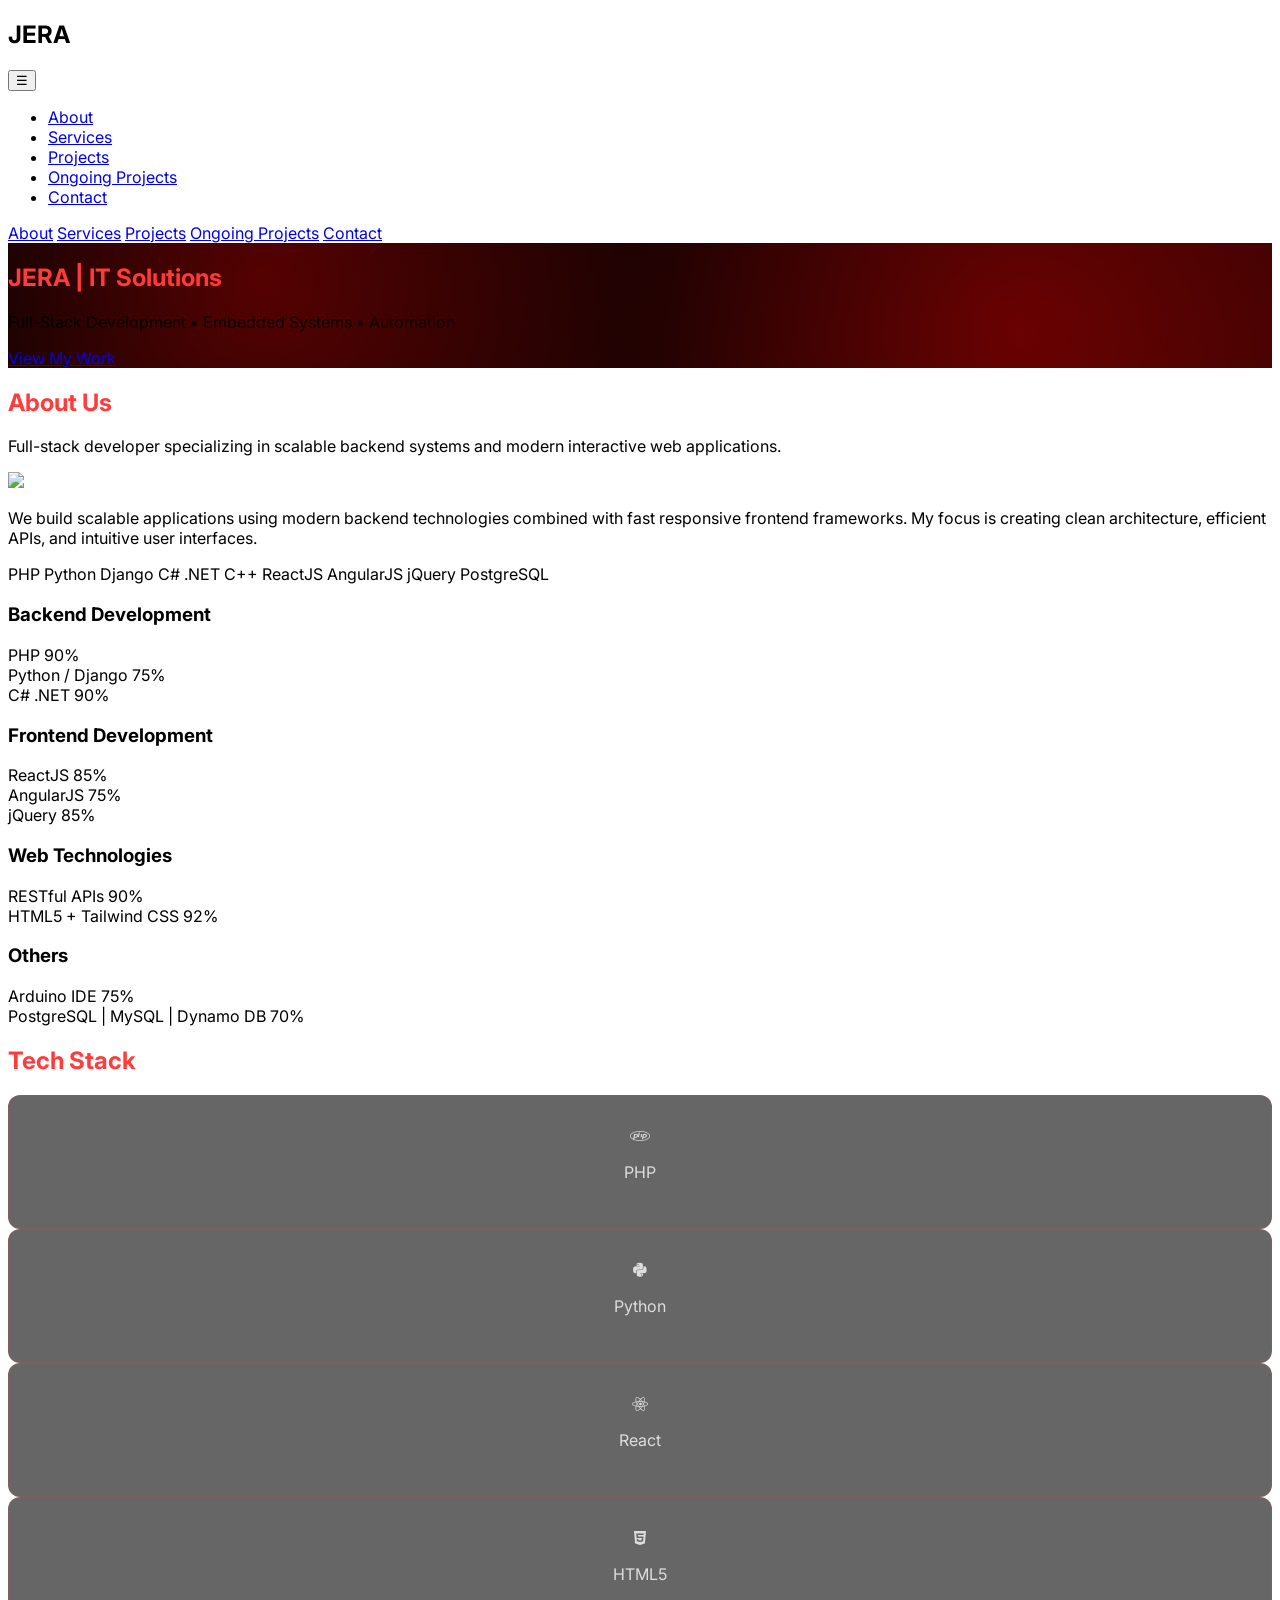
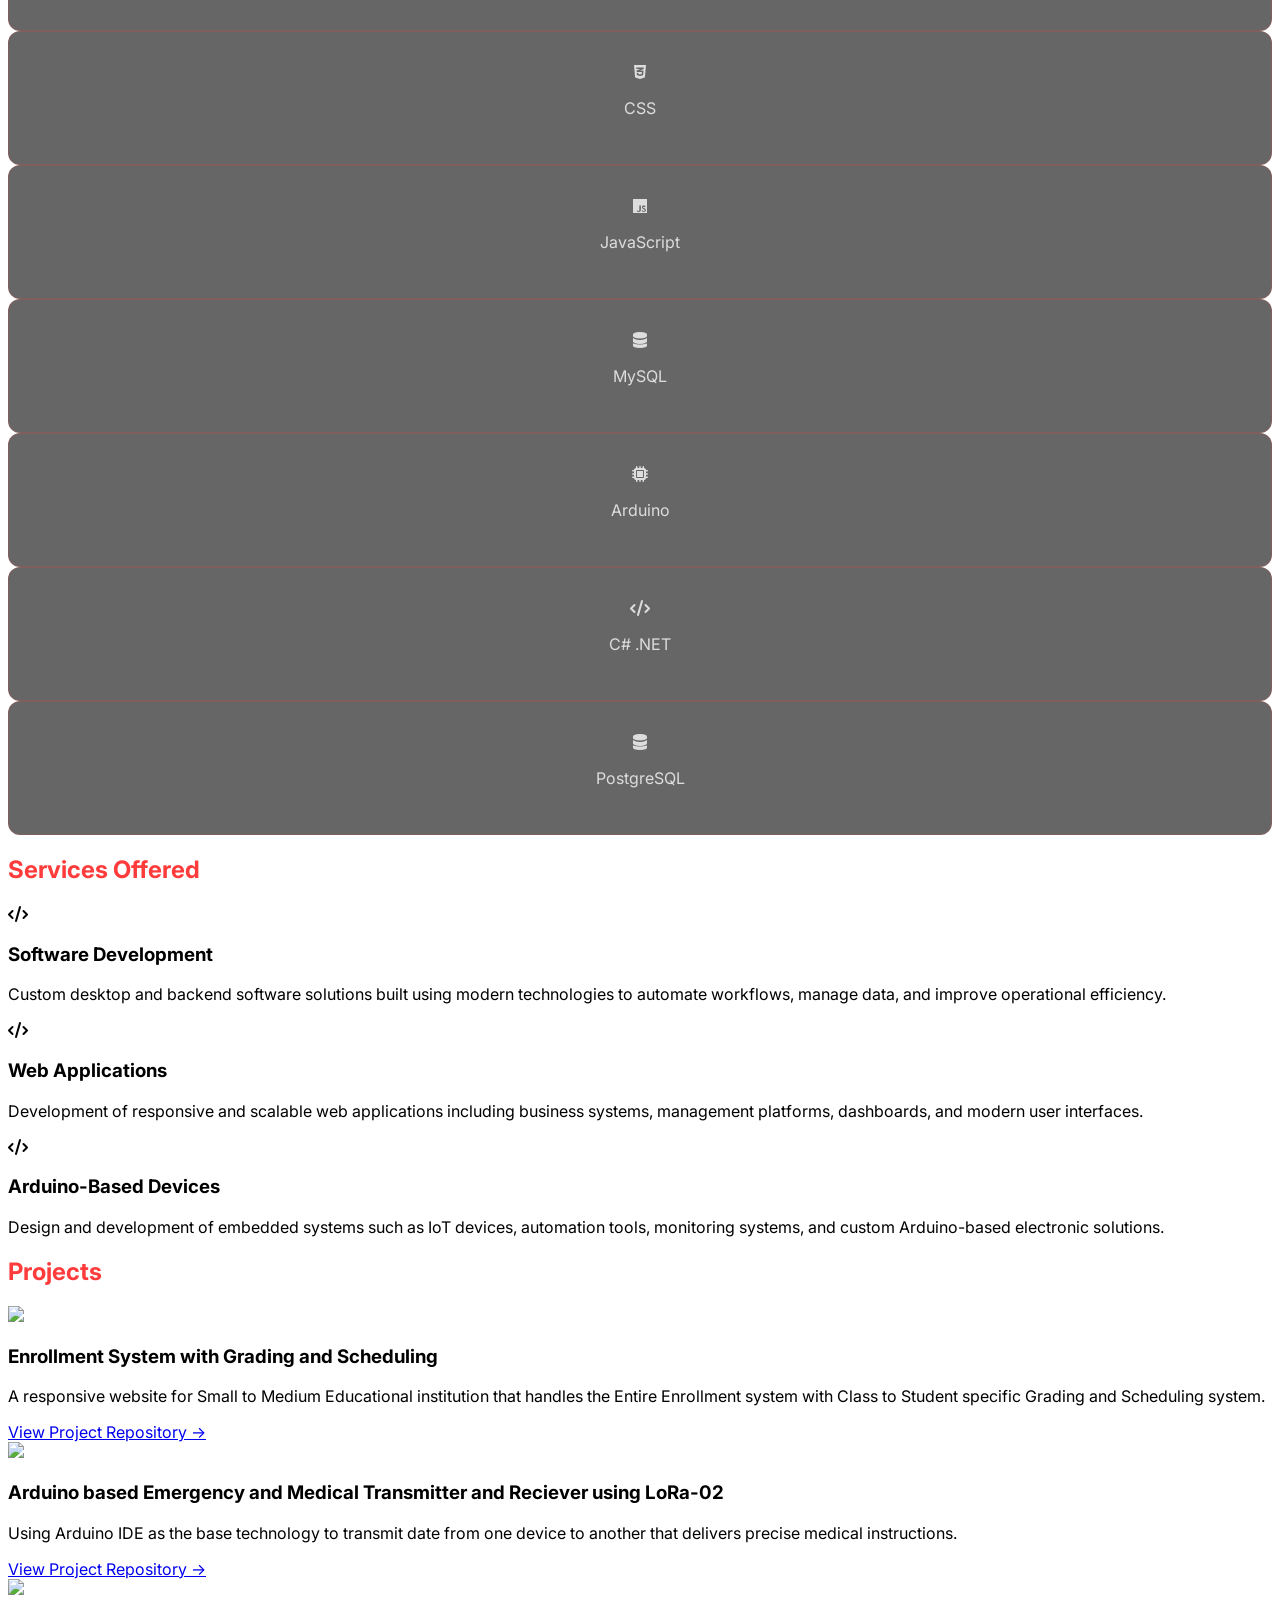
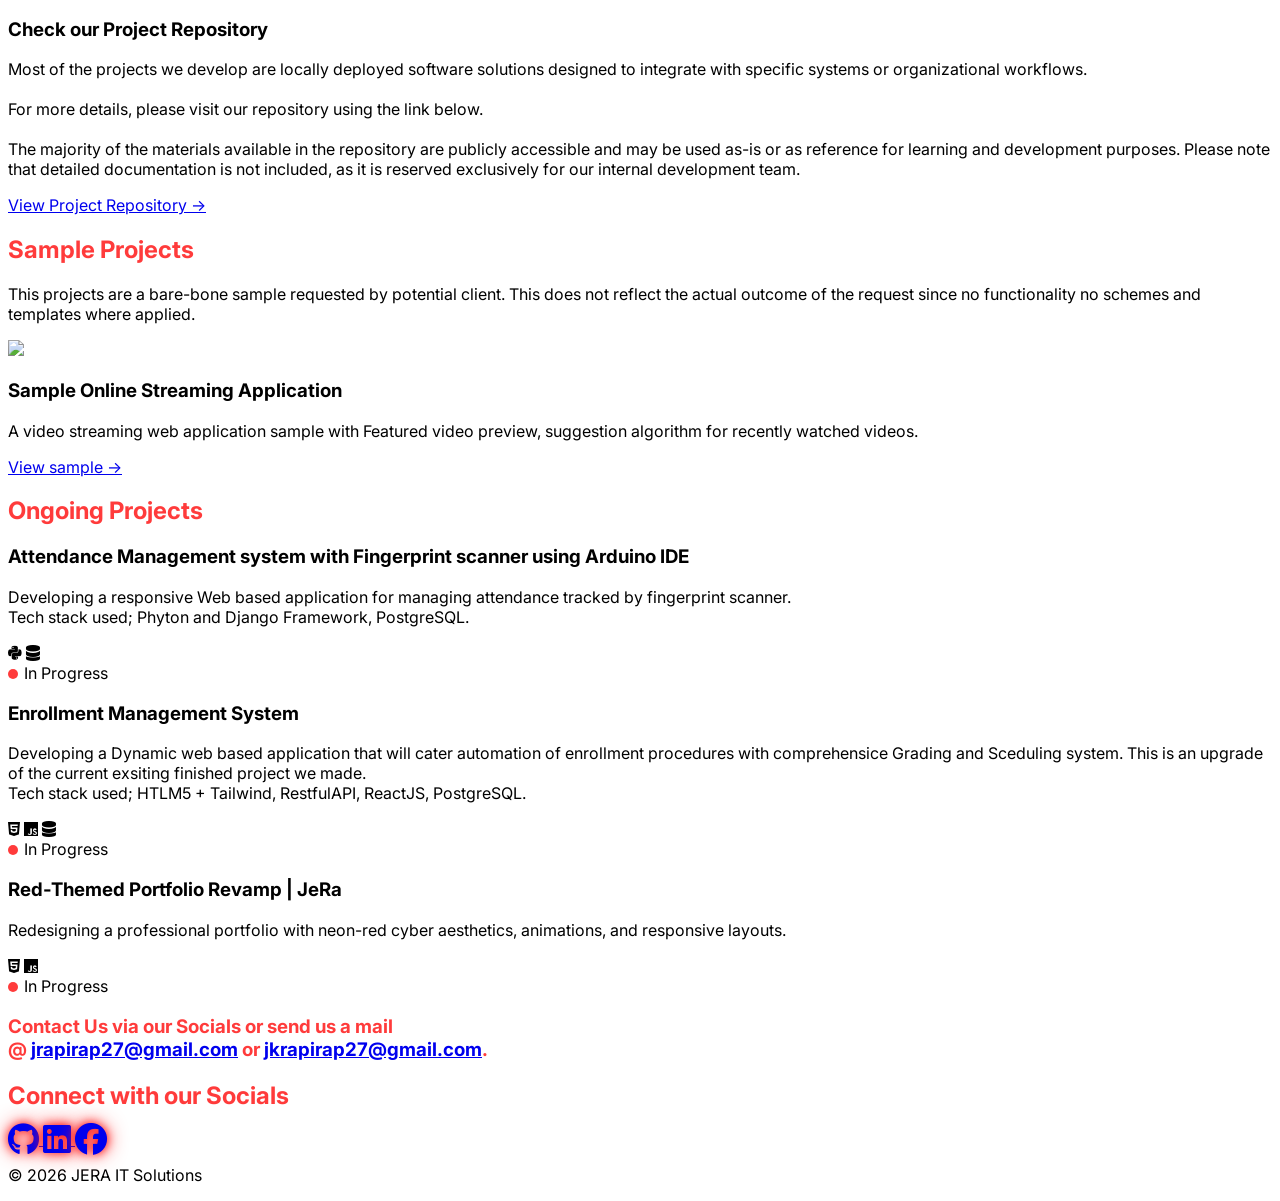
==== index.html @ 1ac3132b "Add files via upload" ====
<!DOCTYPE html>
<html lang="en" class="scroll-smooth">
<head>
    <meta charset="UTF-8">
    <meta name="viewport" content="width=device-width, initial-scale=1.0">
    <title>JeRa - IT Solutions</title>
    <!-- Tailwind CDN -->
    <script src="https://cdn.tailwindcss.com"></script>
    <link rel="stylesheet" href="https://cdnjs.cloudflare.com/ajax/libs/font-awesome/6.6.0/css/all.min.css">
    <link rel="stylesheet" href="https://cdn.jsdelivr.net/gh/devicons/devicon@latest/devicon.min.css">
    <style>
        @import url('https://fonts.googleapis.com/css2?family=Inter:wght@400;500;600;700&family=Space+Grotesk:wght@500;600;700&display=swap');
        
        :root{
            --red-primary:#ef4444;
            --red-dark:#7f1d1d;
            --red-glow:#ff2b2b;
        }

        .neon-text{
            color:#ff3b3b;
            text-shadow:
            0 0 10px #ff0000,
            0 0 20px #ff0000,
            0 0 40px #ff3333,
            0 0 80px #ff0000;
        }

        body {
            font-family: 'Inter', system_ui, sans-serif;
        }
        
        .hero{
            background:
            radial-gradient(circle at 20% 30%, rgba(255,0,0,0.3), transparent 40%),
            radial-gradient(circle at 80% 70%, rgba(255,0,0,0.3), transparent 40%),
            #020202;
            position:relative;
            overflow:hidden;
        }

        .hero::before{
            content:"";
            position:absolute;
            width:200%;
            height:200%;
            background:linear-gradient(120deg, transparent, rgba(255,0,0,0.2), transparent);
            animation:heroMove 10s linear infinite;
        }

        @keyframes heroMove{
            0%{transform:translateX(-50%) rotate(0deg);}
            100%{transform:translateX(50%) rotate(360deg);}
        }

        .reveal{
            opacity:0;
            transform:translateY(40px);
            transition:all 0.8s ease;
        }

        .reveal.active{
            opacity:1;
            transform:translateY(0);
        }

        .project-img{
            transition:transform 0.6s ease;
        }

        .project-img:hover{
            transform:scale(1.12);
        }

        .project-card span::before {
            content: '';
            display: inline-block;
            width: 10px;
            height: 10px;
            background: #ff3b3b;
            border-radius: 50%;
            margin-right: 6px;
            animation: blink 1.2s infinite;
        }

        @keyframes blink {
            0%, 50%, 100% { opacity: 1; }
            25%, 75% { opacity: 0; }
        }        

        .service-icon{
            transition: transform 0.3s ease;
        }

        .service-icon:hover{
            transform: scale(1.2);
        }        

        .stack-card{
            background: rgba(0,0,0,0.6);
            border:1px solid rgba(239,68,68,0.2);
            backdrop-filter: blur(12px);
            padding:30px;
            border-radius:12px;
            text-align:center;
            color:#ddd;
            transition: all 0.3s ease;
        }

        .stack-card:hover{
            transform: translateY(-10px) scale(1.05);
            box-shadow:0 0 30px rgba(239,68,68,0.5);
        }        

        .social-icon {
            transition: all 0.3s ease;
            text-shadow: 0 0 10px #ff0000, 0 0 20px #ff2b2b;
        }

        .social-icon:hover {
            text-shadow: 0 0 20px #ff0000, 0 0 40px #ff3333, 0 0 60px #ff4444;
        }

        .glass {
            background: rgba(255,255,255,0.05);
            backdrop-filter: blur(20px);
            border: 1px solid rgba(255,255,255,0.1);
        }

        .neon-text {
            text-shadow: 0 0 30px var(--neon-cyan),
                         0 0 60px var(--neon-violet);
        }

        .card-hover {
            transition: all 0.4s cubic-bezier(0.4, 0, 0.2, 1);
        }
        
        .card-hover:hover {
            transform: translateY(-20px) scale(1.03);
            box-shadow: 0 0 60px -10px rgb(0 245 255 / 0.6);
        }

        .scanline {
            position: relative;
        }
        
        .scanline::after {
            content: '';
            position: absolute;
            top: 0;
            left: 0;
            width: 100%;
            height: 100%;
            background: linear-gradient(transparent, rgba(0,245,255,0.15), transparent);
            /* animation: scan 4s linear infinite; */
        }

        @keyframes scan {
            0% { transform: translateY(-100%); }
            100% { transform: translateY(400%); }
        }

        .gallery-img {
            transition: all 0.6s cubic-bezier(0.23, 1, 0.32, 1);
        }
        
        .gallery-img:hover {
            transform: scale(1.08);
            filter: brightness(1.2) contrast(1.15);
        }

        .audio-wave {
            animation: waveform 1.2s infinite ease-in-out;
        }
        .avatar {
            width:  50px;           /* or any size you want */
            height: 50px;
            object-fit: cover;       /* very important – prevents stretching */
            border-radius: 50%;      /* this makes it circular */
            border: 1px solid #00aff0;   /* optional: Skype-like blue border */
            box-shadow: 0 4px 12px rgba(0, 0, 0, 0.2); /* optional nice shadow */
            }
            /* Gallery modal enhancements */
        #gallery-modal {
            opacity: 0;
            backdrop-filter: blur(8px);
        }

        #gallery-modal img {
            height: 90vh;
            transition: transform 0.4s ease;
        }

        #gallery-modal img:hover {
            transform: scale(1.02);
        }

        .card:hover .overlay {
            opacity: 0;
            transition: opacity 0.7s;
        }        
    </style>    
</head>

<body class="bg-red-900 text-gray-300 overflow-x-hidden">

<!-- Navbar -->
<header class="fixed w-full z-50 backdrop-blur-lg bg-black/40 border-b border-red-500/20">
  <nav class="max-w-6xl mx-auto flex justify-between items-center p-4">

    <!-- Logo -->
    <h1 class="text-xl font-bold text-red-500 tracking-widest logo-font">
      JERA
    </h1>

    <!-- Hamburger Button -->
    <button id="menu-btn" class="md:hidden text-gray-300 text-2xl">
      ☰
    </button>

    <!-- Desktop Menu -->
    <ul class="hidden md:flex gap-6 text-gray-300">
      <li><a href="#about" class="hover:text-red-400 transition">About</a></li>
      <li><a href="#services" class="hover:text-red-400 transition">Services</a></li>
      <li><a href="#projects" class="hover:text-red-400 transition">Projects</a></li>
      <li><a href="#ongoing-projects" class="hover:text-red-400 transition">Ongoing Projects</a></li>
      <li><a href="#contact" class="hover:text-red-400 transition">Contact</a></li>
    </ul>

  </nav>

  <!-- Mobile Menu -->
  <div id="mobile-menu" class="hidden md:hidden flex flex-col gap-4 p-4 bg-black/90 text-gray-300 border-t border-red-500/20">
    <a href="#about" class="hover:text-red-400 transition">About</a>
    <a href="#services" class="hover:text-red-400 transition">Services</a>
    <a href="#projects" class="hover:text-red-400 transition">Projects</a>
    <a href="#ongoing-projects" class="hover:text-red-400 transition">Ongoing Projects</a>
    <a href="#contact" class="hover:text-red-400 transition">Contact</a>
  </div>
</header>

<!-- Hero -->
<section class="hero h-screen flex items-center justify-center text-center text-white">
  <div class="z-10">
    <h2 class="text-6xl font-bold mb-6 neon-text">JERA | IT Solutions</h2>
    <p class="text-xl text-gray-200 mb-8">
      Full-Stack Development • Embedded Systems • Automation
    </p>

    <a href="#projects"
    class="px-8 py-3 bg-red-600 rounded-xl font-semibold
    hover:bg-red-700 shadow-lg shadow-red-600/40 transition">
      View My Work
    </a>
  </div>
</section>

<!-- About -->
<section id="about" class="reveal py-24 bg-gradient-to-b from-black to-red-500">
  <div class="max-w-7xl mx-auto px-6">

    <!-- Section Title -->
    <div class="text-center mb-16">
      <h2 class="text-4xl font-bold text-red-500 neon-text">About Us</h2>
      <p class="text-gray-200 mt-4 max-w-2xl mx-auto">
        Full-stack developer specializing in scalable backend systems and
        modern interactive web applications.
      </p>
    </div>

    <div class="grid md:grid-cols-2 gap-16 items-start">

      <!-- LEFT SIDE -->
      <div>
        <div class="overflow-hidden rounded-xl group">
          <img src="https://lh3.googleusercontent.com/d/1ExCo89WO0HVMukbGLh0-NM4XYe43iur9=w1000"
              class="rounded-xl shadow-2xl shadow-red-500/40 border border-red-500/30 
                      transform transition duration-500 
                      group-hover:scale-110 group-hover:brightness-110">
        </div>

        <p class="text-white mt-6 leading-relaxed">
          We build scalable applications using modern backend technologies
          combined with fast responsive frontend frameworks. My focus is
          creating clean architecture, efficient APIs, and intuitive user
          interfaces.
        </p>

        <!-- Tech Stack Icons -->
        <div class="mt-6 flex flex-wrap gap-3">

            <span class="px-4 py-2 bg-blue-100 text-blue-700 rounded-lg text-sm font-medium">PHP</span>
            <span class="px-4 py-2 bg-green-100 text-green-700 rounded-lg text-sm font-medium">Python</span>
            <span class="px-4 py-2 bg-purple-100 text-purple-700 rounded-lg text-sm font-medium">Django</span>
            <span class="px-4 py-2 bg-red-100 text-red-700 rounded-lg text-sm font-medium">C# .NET</span>
            <span class="px-4 py-2 bg-yellow-100 text-yellow-700 rounded-lg text-sm font-medium">C++</span>
            <span class="px-4 py-2 bg-indigo-100 text-indigo-700 rounded-lg text-sm font-medium">ReactJS</span>
            <span class="px-4 py-2 bg-pink-100 text-pink-700 rounded-lg text-sm font-medium">AngularJS</span>
            <span class="px-4 py-2 bg-gray-200 text-gray-700 rounded-lg text-sm font-medium">jQuery</span>
            <span class="px-4 py-2 bg-gray-200 text-pink-700 rounded-lg text-sm font-medium">PostgreSQL</span>
        </div>
      </div>

      <!-- RIGHT SIDE SKILLS -->
      <div>

        <!-- Backend -->
        <div class="mb-8">
          <h3 class="text-xl font-semibold mb-4 text-gray-300">Backend Development</h3>

          <div class="mb-4">
            <div class="flex justify-between mb-1">
              <span>PHP</span>
              <span>90%</span>
            </div>
            <div class="w-full bg-gray-200 rounded-full h-2">
              <div class="bg-blue-600 h-2 rounded-full w-[90%]"></div>
            </div>
          </div>

          <div class="mb-4">
            <div class="flex justify-between mb-1">
              <span>Python / Django</span>
              <span>75%</span>
            </div>
            <div class="w-full bg-gray-200 rounded-full h-2">
              <div class="bg-green-600 h-2 rounded-full w-[75%]"></div>
            </div>
          </div>

          <div>
            <div class="flex justify-between mb-1">
              <span>C# .NET</span>
              <span>90%</span>
            </div>
            <div class="w-full bg-gray-200 rounded-full h-2">
              <div class="bg-purple-600 h-2 rounded-full w-[90%]"></div>
            </div>
          </div>
        </div>

        <!-- Frontend -->
        <div class="mb-8">
          <h3 class="text-xl font-semibold mb-4 text-gray-300">Frontend Development</h3>

          <div class="mb-4">
            <div class="flex justify-between mb-1">
              <span>ReactJS</span>
              <span>85%</span>
            </div>
            <div class="w-full bg-gray-200 rounded-full h-2">
              <div class="bg-cyan-500 h-2 rounded-full w-[85%]"></div>
            </div>
          </div>

          <div class="mb-4">
            <div class="flex justify-between mb-1">
              <span>AngularJS</span>
              <span>75%</span>
            </div>
            <div class="w-full bg-gray-200 rounded-full h-2">
              <div class="bg-red-500 h-2 rounded-full w-[75%]"></div>
            </div>
          </div>

          <div>
            <div class="flex justify-between mb-1">
              <span>jQuery</span>
              <span>85%</span>
            </div>
            <div class="w-full bg-gray-200 rounded-full h-2">
              <div class="bg-gray-700 h-2 rounded-full w-[85%]"></div>
            </div>
          </div>
        </div>

        <!-- Web Technologies -->
        <div>
          <h3 class="text-xl font-semibold mb-4 text-gray-300">Web Technologies</h3>

          <div class="mb-4">
            <div class="flex justify-between mb-1">
              <span>RESTful APIs</span>
              <span>90%</span>
            </div>
            <div class="w-full bg-gray-200 rounded-full h-2">
              <div class="bg-orange-500 h-2 rounded-full w-[90%]"></div>
            </div>
          </div>

          <div class="mb-4">
            <div class="flex justify-between mb-1">
              <span>HTML5 + Tailwind CSS</span>
              <span>92%</span>
            </div>
            <div class="w-full bg-gray-200 rounded-full h-2">
              <div class="bg-teal-500 h-2 rounded-full w-[92%]"></div>
            </div>
          </div>

        </div>

        <!-- Arduino Technologies -->
        <div>
          <h3 class="text-xl font-semibold mb-4 text-gray-300">Others</h3>

          <div class="mb-4">
            <div class="flex justify-between mb-1">
              <span>Arduino IDE</span>
              <span>75%</span>
            </div>
            <div class="w-full bg-gray-200 rounded-full h-2">
              <div class="bg-teal-900 h-2 rounded-full w-[75%]"></div>
            </div>
          </div>

          <div class="mb-4">
            <div class="flex justify-between mb-1">
              <span>PostgreSQL | MySQL | Dynamo DB</span>
              <span>70%</span>
            </div>
            <div class="w-full bg-gray-200 rounded-full h-2">
              <div class="bg-pink-500 h-2 rounded-full w-[70%]"></div>
            </div>
          </div>          
        </div>        

      </div>

    </div>
  </div>
</section>

<section id="tech-stack" class="reveal py-24 bg-gradient-to-b from-red-500 to-black/60 text-white">

  <h2 class="text-3xl font-bold text-center mb-16 text-gray-200 neon-text">
    Tech Stack
  </h2>

  <div class="max-w-6xl mx-auto grid grid-cols-2 md:grid-cols-4 gap-10 px-6">

    <!-- PHP -->
    <div class="stack-card">
      <i class="fa-brands fa-php text-5xl text-red-500 mb-4"></i>
      <p>PHP</p>
    </div>

    <!-- Python -->
    <div class="stack-card">
      <i class="fa-brands fa-python text-5xl text-red-500 mb-4"></i>
      <p>Python</p>
    </div>

    <!-- React -->
    <div class="stack-card">
      <i class="fa-brands fa-react text-5xl text-red-500 mb-4"></i>
      <p>React</p>
    </div>

    <!-- HTML -->
    <div class="stack-card">
      <i class="fa-brands fa-html5 text-5xl text-red-500 mb-4"></i>
      <p>HTML5</p>
    </div>

    <!-- CSS -->
    <div class="stack-card">
      <i class="fa-brands fa-css3-alt text-5xl text-red-500 mb-4"></i>
      <p>CSS</p>
    </div>

    <!-- JS -->
    <div class="stack-card">
      <i class="fa-brands fa-js text-5xl text-red-500 mb-4"></i>
      <p>JavaScript</p>
    </div>

    <!-- Database -->
    <div class="stack-card">
      <i class="fa-solid fa-database text-5xl text-red-500 mb-4"></i>
      <p>MySQL</p>
    </div>

    <!-- Arduino -->
    <div class="stack-card">
      <i class="fa-solid fa-microchip text-5xl text-red-500 mb-4"></i>
      <p>Arduino</p>
    </div>

    <div class="stack-card">
    <i class="fa-solid fa-code text-5xl text-red-500 mb-4"></i>
        <p>C# .NET</p>
    </div>

    <div class="stack-card">
        <i class="fa-solid fa-database text-5xl text-red-500 mb-4"></i>
        <p>PostgreSQL</p>
    </div>
  </div>

</section>

<section id="services" class="reveal py-24 bg-gradient-to-b from-black/60 to-black backdrop-blur-lg shadow-lg">

  <h2 class="text-3xl font-bold text-center mb-16 text-red-500 neon-text">
    Services Offered
  </h2>

  <div class="max-w-6xl mx-auto grid md:grid-cols-3 gap-10 px-6">

    <!-- Software Development -->
    <div class="bg-black/60 backdrop-blur-lg border border-red-500/20 rounded-xl
    p-8 text-center shadow-lg hover:shadow-red-500/40 hover:-translate-y-3 transition duration-300">

      <i class="fa-solid fa-code service-icon text-4xl text-red-500 mb-6"></i>

      <h3 class="text-xl font-semibold mb-3 text-red-400">
        Software Development
      </h3>

      <p class="text-gray-200">
        Custom desktop and backend software solutions built using modern
        technologies to automate workflows, manage data, and improve
        operational efficiency.
      </p>

    </div>

    <!-- Web Applications -->
    <div class="bg-black/60 backdrop-blur-lg border border-red-500/20 rounded-xl
    p-8 text-center shadow-lg hover:shadow-red-500/40 hover:-translate-y-3 transition duration-300">

      <i class="fa-solid fa-code service-icon text-4xl text-red-500 mb-6"></i>

      <h3 class="text-xl font-semibold mb-3 text-red-400">
        Web Applications
      </h3>

      <p class="text-gray-200">
        Development of responsive and scalable web applications including
        business systems, management platforms, dashboards, and modern
        user interfaces.
      </p>

    </div>

    <!-- Arduino Devices -->
    <div class="bg-black/60 backdrop-blur-lg border border-red-500/20 rounded-xl
    p-8 text-center shadow-lg hover:shadow-red-500/40 hover:-translate-y-3 transition duration-300">

      <i class="fa-solid fa-code service-icon text-4xl text-red-500 mb-6"></i>

      <h3 class="text-xl font-semibold mb-3 text-red-400">
        Arduino-Based Devices
      </h3>

      <p class="text-gray-200">
        Design and development of embedded systems such as IoT devices,
        automation tools, monitoring systems, and custom Arduino-based
        electronic solutions.
      </p>

    </div>

  </div>

</section>

<!-- Projects -->
<section id="projects" class="reveal py-24 bg-black text-white">
  <div class="max-w-6xl mx-auto px-6">
    <h2 class="text-3xl font-bold text-center mb-12 text-red-500 neon-text">Projects</h2>

    <div class="grid md:grid-cols-3 gap-8">

      <!-- Project Card -->
      <div class="card bg-black/50 backdrop-blur-xl border border-red-500/20 rounded-xl shadow-lg hover:shadow-red-500/40 transition duration-300 hover:-translate-y-4"> 
        <div class="relative overflow-hidden group">
          <div class="absolute inset-0 flex items-center justify-center bg-black/40" id="loader">
            <div class="w-8 h-8 border-4 border-red-500 border-t-transparent rounded-full animate-spin"></div>
          </div>
          <img src="https://lh3.googleusercontent.com/d/1l4umaZQM8X5EB-Pi2LjHsZ992CKSxOUO=w1000" class="project-img w-full" onload="this.previousElementSibling.style.display='none'" >
          <div class="absolute inset-0 bg-red-600/40 backdrop-blur-sm opacity-100 group-hover:opacity-10 transition duration-500"></div>
        </div>        
        <div class="p-5">
            <h3 class="text-xl font-semibold mb-2 text-red-400">
              Enrollment System with Grading and Scheduling
            </h3>
            <p class="text-gray-200 mb-3">
              A responsive website for Small to Medium Educational institution that handles the Entire Enrollment system with Class to Student specific Grading and Scheduling system.
            </p>
            <a href="https://github.com/jrapirap-local/Enrolment-Management-system-with-Gradng-and-Sceduling"
              class="text-red-400 font-medium hover:text-red-500"
              target="_blank">
              View Project Repository →
            </a>
        </div>
      </div>
      <div class="card bg-black/50 backdrop-blur-xl border border-red-500/20 rounded-xl shadow-lg hover:shadow-red-500/40 transition duration-300 hover:-translate-y-4">
        <div class="relative overflow-hidden group">
          <div class="absolute inset-0 flex items-center justify-center bg-black/40" id="loader">
            <div class="w-8 h-8 border-4 border-red-500 border-t-transparent rounded-full animate-spin"></div>
          </div>
          <img src="https://lh3.googleusercontent.com/d/1LMKwOX7fU62uqXlq9dDKEbSEcb7TctAk=w1000" class="project-img w-full" onload="this.previousElementSibling.style.display='none'" >
          <div class="absolute inset-0 bg-red-600/40 backdrop-blur-sm opacity-100 group-hover:opacity-10 transition duration-500"></div>
        </div>        
        <div class="p-5">
            <h3 class="text-xl font-semibold mb-2 text-red-400">
              Arduino based Emergency and Medical Transmitter and Reciever using LoRa-02
            </h3>
            <p class="text-gray-200 mb-3">
              Using Arduino IDE as the base technology to transmit date from one device to another that delivers precise medical instructions.
            </p>
            <a href="https://github.com/jrapirap-local/Arduino-Based-Transmitter-and-Reciever" class="text-red-400 font-medium hover:text-red-500" target="_blank">
              View Project Repository →
            </a>
        </div>
      </div>
      <div class="card bg-black/50 backdrop-blur-xl border border-red-500/20 rounded-xl shadow-lg hover:shadow-red-500/40 transition duration-300 hover:-translate-y-4">
        <div class="relative overflow-hidden group">
          <div class="absolute inset-0 flex items-center justify-center bg-black/40" id="loader">
            <div class="w-8 h-8 border-4 border-red-500 border-t-transparent rounded-full animate-spin"></div>
          </div>
          <img src="https://lh3.googleusercontent.com/d/14zzYaTIVxlOBr5CbDF7iHO3hnd9A1mWu=w1000" class="project-img w-full" onload="this.previousElementSibling.style.display='none'" >
          <div class="absolute inset-0 bg-red-600/40 backdrop-blur-sm opacity-100 group-hover:opacity-10 transition duration-500"></div>
        </div>        
        <div class="p-5">
            <h3 class="text-xl font-semibold mb-2 text-red-400">
              Check our Project Repository
            </h3>
            <p class="text-gray-200 mb-3">
              Most of the projects we develop are locally deployed software solutions designed to integrate with specific systems or organizational workflows.<br/><br/> For more details, please visit our repository using the link below. <br><br>The majority of the materials available in the repository are publicly accessible and may be used as-is or as reference for learning and development purposes. Please note that detailed documentation is not included, as it is reserved exclusively for our internal development team.
            </p>
            <a href="https://github.com/jrapirap-local?tab=repositories" class="text-red-400 font-medium hover:text-red-500" target="_blank">
              View Project Repository →
            </a>
        </div>
      </div>  

    </div>
  </div>
</section>

<!-- Sample Projects -->
<section id="sample-projects" class="reveal py-24 bg-gradient-to-b from-black to-bg-red/80 text-white">
  <div class="max-w-6xl mx-auto px-6">
    <div class="text-center mb-16">
      <h2 class="text-3xl font-bold text-center mb-12 text-red-500 neon-text">Sample Projects</h2>
      <p  class="text-gray-200 mt-4 max-w-2xl mx-auto">This projects are a bare-bone sample requested by potential client. This does not reflect the actual outcome of the request since no functionality no schemes and templates where applied.</p>
    </div>

    <div class="grid md:grid-cols-3 gap-8">

      <!-- Project Card -->
      <div class="card bg-black/50 backdrop-blur-xl border border-red-500/20 rounded-xl shadow-lg hover:shadow-red-500/40 transition duration-300 hover:-translate-y-4"> 
        <div class="relative overflow-hidden group">
          <div class="absolute inset-0 flex items-center justify-center bg-black/40" id="loader">
            <div class="w-8 h-8 border-4 border-red-500 border-t-transparent rounded-full animate-spin"></div>
          </div>
          <img src="https://lh3.googleusercontent.com/d/1msmxWlndZdxyZYv5-EoHbpTJpXX-vW6h=w1000" class="project-img w-full" onload="this.previousElementSibling.style.display='none'" >
          <div class="absolute inset-0 bg-red-600/40 backdrop-blur-sm opacity-100 group-hover:opacity-10 transition duration-500"></div>
        </div>        
        <div class="p-5">
            <h3 class="text-xl font-semibold mb-2 text-red-400">
              Sample Online Streaming Application
            </h3>
            <p class="text-gray-200 mb-3">
              A video streaming web application sample with Featured video preview, suggestion algorithm for recently watched videos.
            </p>
            <a href="sample-streaming-aoo.html"
              class="text-red-400 font-medium hover:text-red-500"
              target="_blank">
              View sample →
            </a>
        </div>
      </div>

    </div>
  </div>
</section>

<section id="ongoing-projects" class="reveal py-24 bg-gradient-to-b from-bg-red/80 to-black/80">
  <h2 class="text-3xl font-bold text-center mb-16 text-gray-200 neon-text">
    Ongoing Projects
  </h2>

  <div class="max-w-6xl mx-auto grid md:grid-cols-3 gap-10 px-6">

    <!-- Project 1 -->
    <div class="project-card bg-black/60 backdrop-blur-lg border border-red-500/20 rounded-xl p-8 text-center shadow-lg hover:shadow-red-500/40 hover:-translate-y-3 transition duration-300">
      <h3 class="text-xl font-semibold mb-3 text-red-400">Attendance Management system with Fingerprint scanner using Arduino IDE</h3>
      <p class="text-gray-200 mb-4">Developing a responsive Web based application for managing attendance tracked by fingerprint scanner. <br/>Tech stack used; Phyton and Django Framework, PostgreSQL.</p>
      <i class="fa-brands fa-python text-2xl text-red-500 m-2"></i>
      <i class="fa-solid fa-database text-2xl text-red-500 m-2"></i>
      <br/>
      <span class="text-sm text-red-500 font-medium">In Progress</span>
    </div>

    <!-- Project 2 -->
    <div class="project-card bg-black/60 backdrop-blur-lg border border-red-500/20 rounded-xl p-8 text-center shadow-lg hover:shadow-red-500/40 hover:-translate-y-3 transition duration-300">
      <h3 class="text-xl font-semibold mb-3 text-red-400">Enrollment Management System</h3>
      <p class="text-gray-200 mb-4">Developing a Dynamic web based application that will cater automation of enrollment procedures with comprehensice Grading and Sceduling system. This is an upgrade of the current exsiting finished project we made. <br>Tech stack used; HTLM5 + Tailwind, RestfulAPI, ReactJS, PostgreSQL.</p>
      <i class="fa-brands fa-html5 text-2xl text-red-500 m-2"></i>
      <i class="fa-brands fa-js text-2xl text-red-500 m-2"></i>
      <i class="fa-solid fa-database text-2xl text-red-500 m-2"></i>
      <br/>
      <span class="text-sm text-red-500 font-medium">In Progress</span>
    </div>

    <!-- Project 3 -->
    <div class="project-card bg-black/60 backdrop-blur-lg border border-red-500/20 rounded-xl p-8 text-center shadow-lg hover:shadow-red-500/40 hover:-translate-y-3 transition duration-300">
      <h3 class="text-xl font-semibold mb-3 text-red-400">Red-Themed Portfolio Revamp | JeRa</h3>
      <p class="text-gray-200 mb-4">Redesigning a professional portfolio with neon-red cyber aesthetics, animations, and responsive layouts.</p>
      <i class="fa-brands fa-html5 text-2xl text-red-500 m-2"></i>
      <i class="fa-brands fa-js text-2xl text-red-500 m-2"></i>
      <br/>      
      <span class="text-sm text-red-500 font-medium">In Progress</span>
    </div>

  </div>
</section>

<!-- Contact -->
<section id="contact" class="reveal py-24 bg-black text-white flex flex-col items-center">
    <h3 class="text-3xl font-bold text-center mb-10 text-red-500 neon-text">
        Contact Us via our Socials or send us a mail<br/> @ <a href="https://mail.google.com/mail/?view=cm&fs=1&to=jrapirap27@gmail.com&su=Hello&body=Hi%20there%2C%20I%20am%20interested%20in%20your%20services." class="text-white" target="_blank">jrapirap27@gmail.com</a> or <a href="https://mail.google.com/mail/?view=cm&fs=1&to=jkrapirap27@gmail.com&su=Hello&body=Hi%20there%2C%20I%20am%20interested%20in%20your%20services." class="text-white" target="_blank">jkrapirap27@gmail.com</a>.
    </h3>

  <h2 class="text-3xl font-bold text-center mb-10 text-red-500 neon-text">
    Connect with our Socials
  </h2>

  <div class="flex justify-center gap-10">

    <!-- GitHub -->
    <a href="https://github.com/jrapirap-local" target="_blank"
       class="social-icon text-red-500 hover:text-red-400 transition transform hover:scale-125">
      <i class="fa-brands fa-github fa-2xl"></i>
    </a>

    <!-- LinkedIn -->
    <a href="https://linkedin.com/in/jeffrey-rapirap-924b37395" target="_blank"
       class="social-icon text-red-500 hover:text-red-400 transition transform hover:scale-125">
      <i class="fa-brands fa-linkedin fa-2xl"></i>
    </a>

    <!-- Facebook -->
    <a href="https://facebook.com/jeraitsolution" target="_blank"
       class="social-icon text-red-500 hover:text-red-400 transition transform hover:scale-125">
      <i class="fa-brands fa-facebook fa-2xl"></i>
    </a>

  </div>
</section>

<!-- Footer -->
<footer class="bg-black border-t border-red-500/20 text-gray-500 text-center py-6">
    <p>© 2026 JERA IT Solutions</p>
</footer>

<script>
  const menuBtn = document.getElementById("menu-btn");
  const mobileMenu = document.getElementById("mobile-menu");

  menuBtn.addEventListener("click", () => {
    mobileMenu.classList.toggle("hidden");
  });


  const reveal = document.querySelectorAll(".reveal");

  function show(){
  const windowHeight = window.innerHeight;

  reveal.forEach(el=>{
  const top = el.getBoundingClientRect().top;

  if(top < windowHeight - 80){
  el.classList.add("active");
  }
  });
  }

  window.addEventListener("scroll", show);   

</script>
</body>
</html>
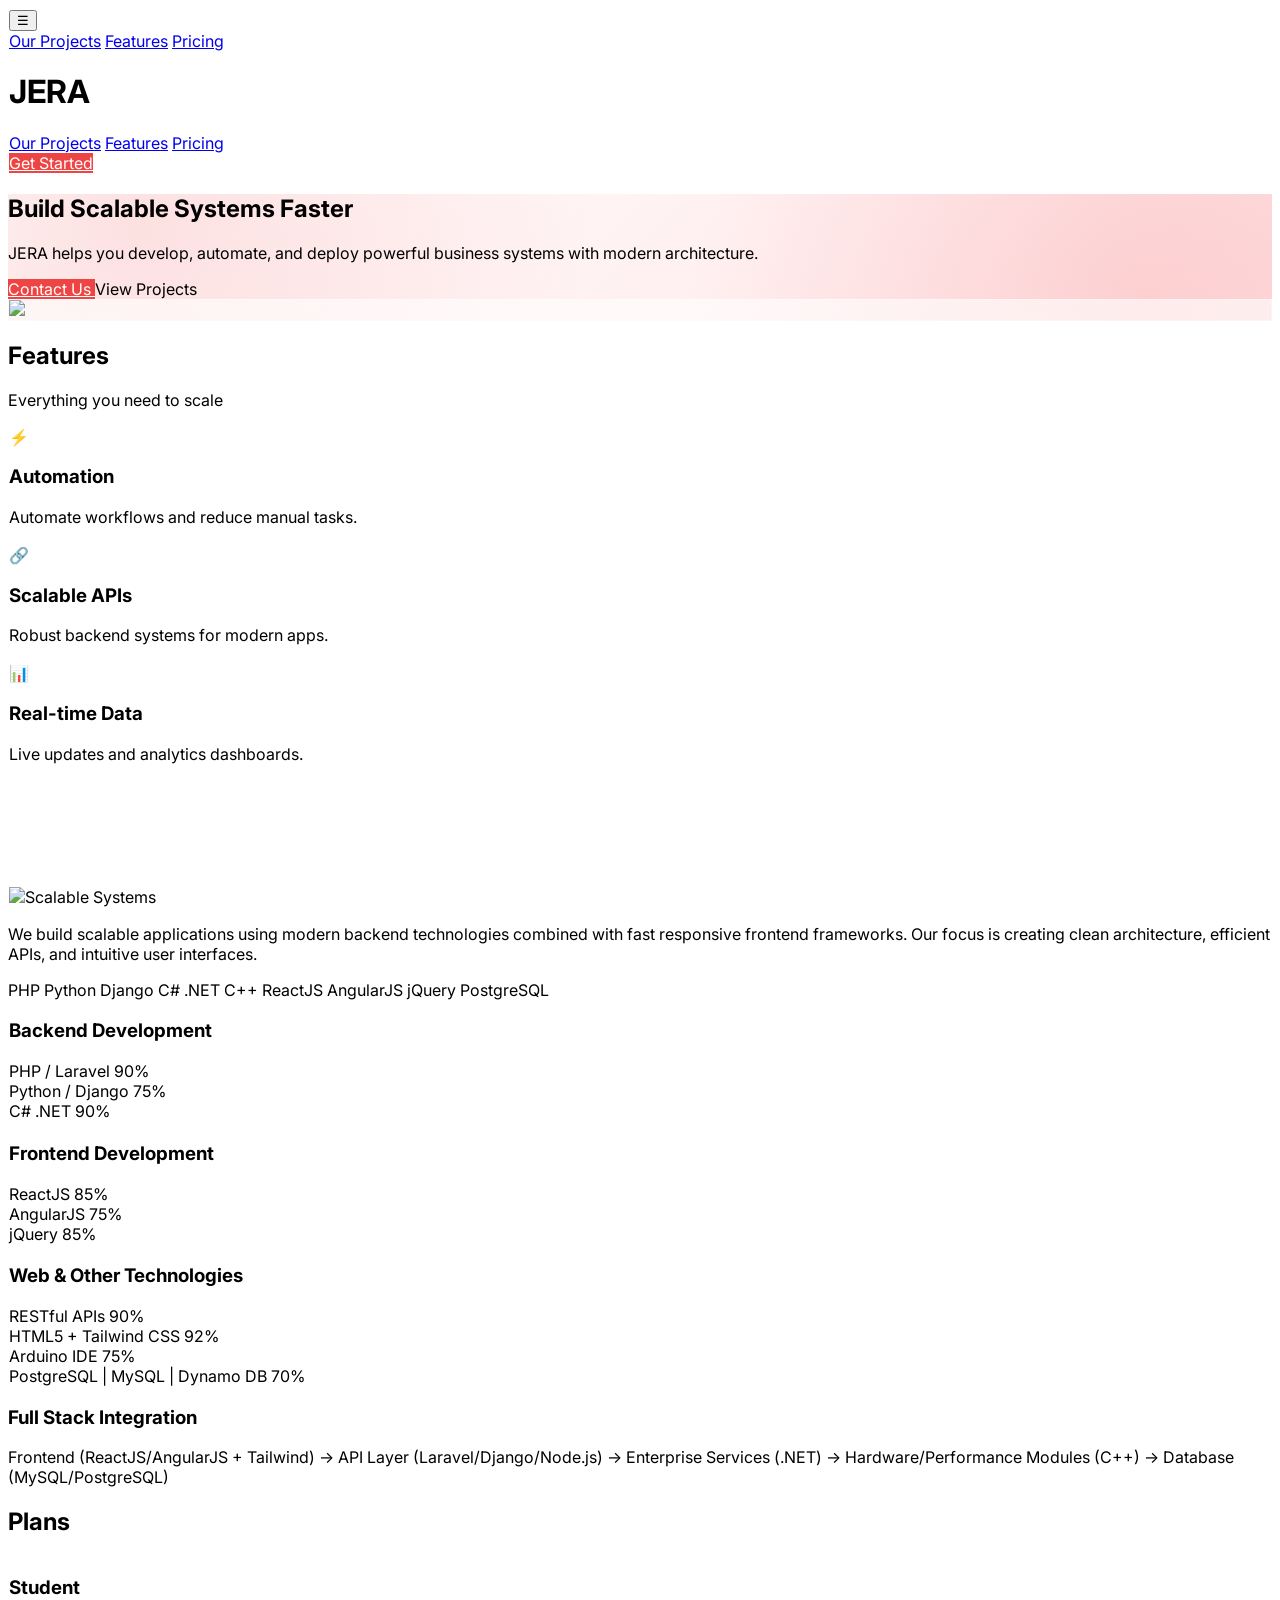
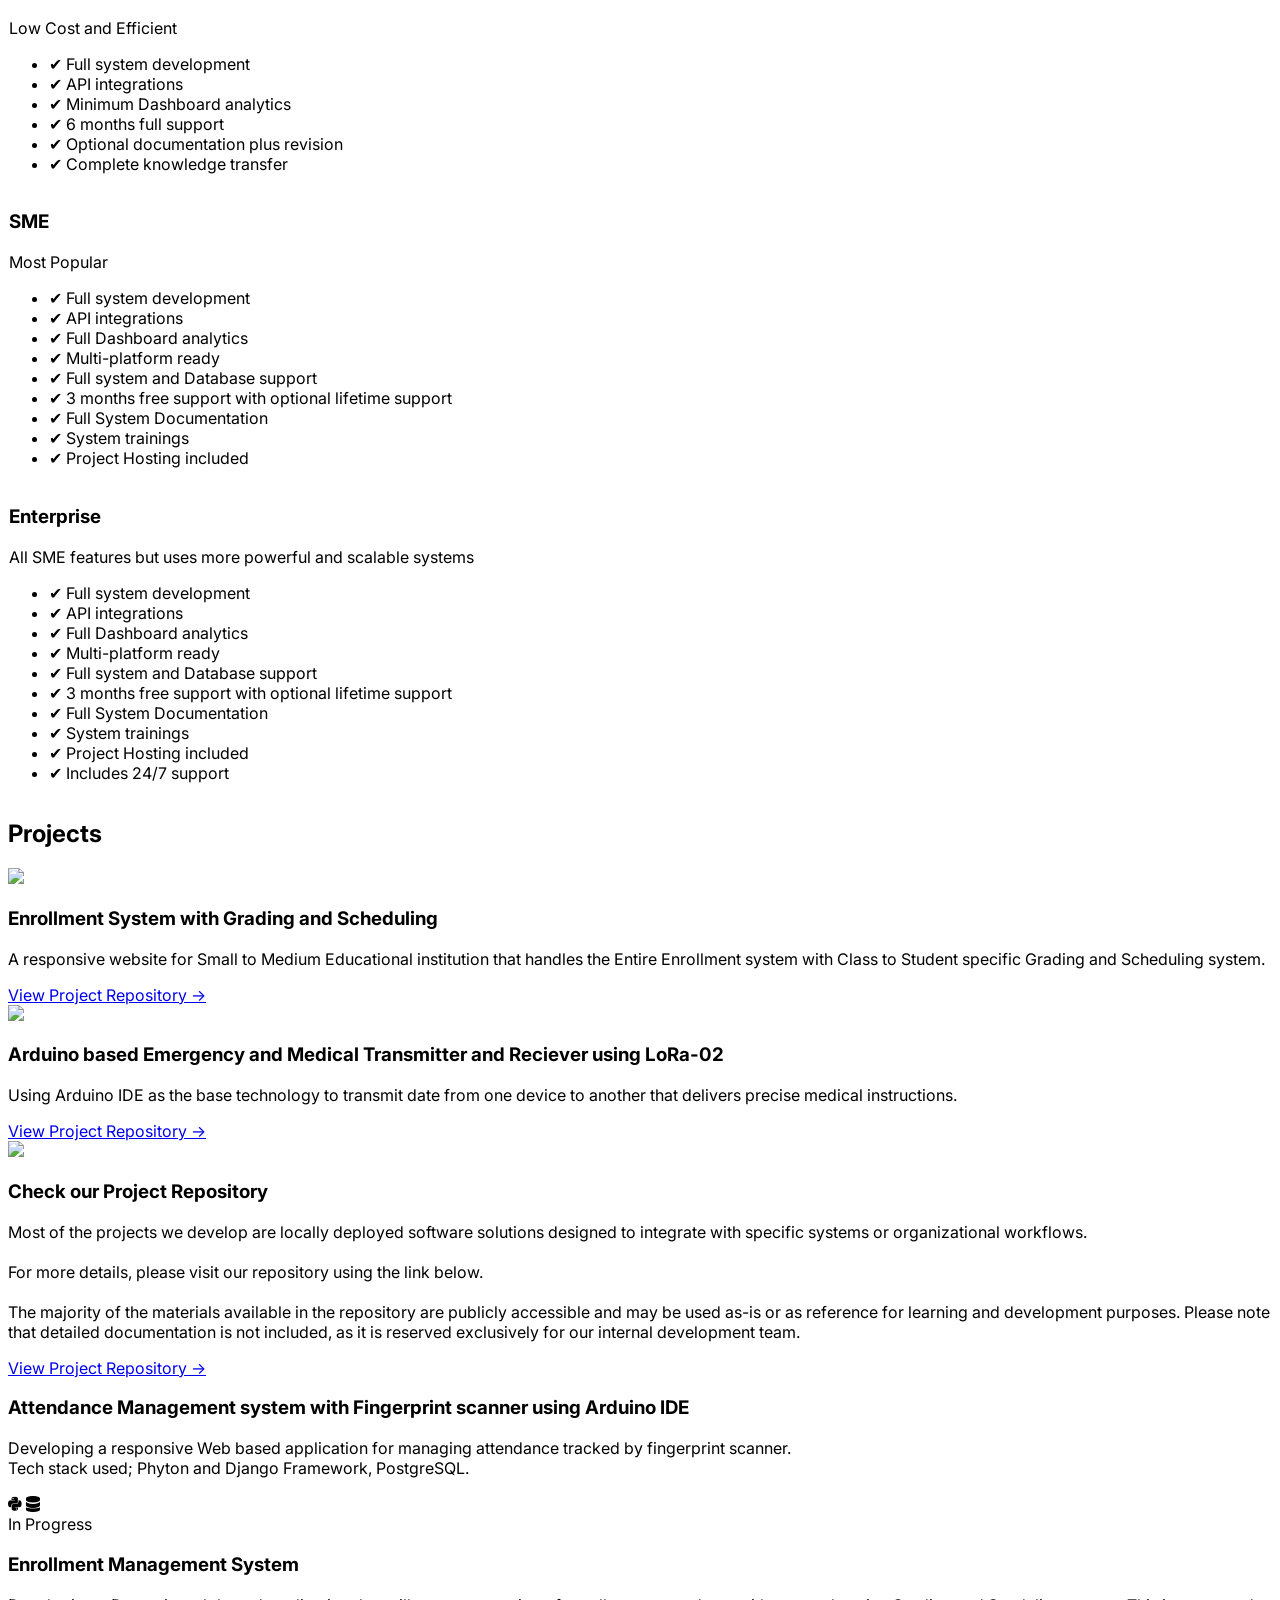
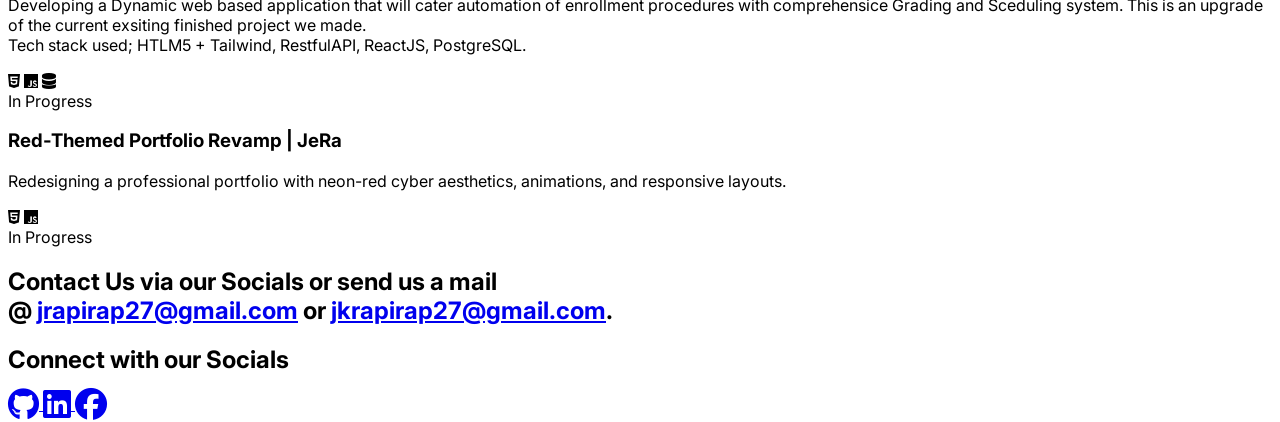
==== commit b49f2dac: "Add files via upload" ====
--- a/index.html
+++ b/index.html
@@ -1,269 +1,150 @@
 <!DOCTYPE html>
-<html lang="en" class="scroll-smooth">
+<html lang="en">
 <head>
-    <meta charset="UTF-8">
-    <meta name="viewport" content="width=device-width, initial-scale=1.0">
-    <title>JeRa - IT Solutions</title>
-    <!-- Tailwind CDN -->
-    <script src="https://cdn.tailwindcss.com"></script>
-    <link rel="stylesheet" href="https://cdnjs.cloudflare.com/ajax/libs/font-awesome/6.6.0/css/all.min.css">
-    <link rel="stylesheet" href="https://cdn.jsdelivr.net/gh/devicons/devicon@latest/devicon.min.css">
-    <style>
-        @import url('https://fonts.googleapis.com/css2?family=Inter:wght@400;500;600;700&family=Space+Grotesk:wght@500;600;700&display=swap');
-        
-        :root{
-            --red-primary:#ef4444;
-            --red-dark:#7f1d1d;
-            --red-glow:#ff2b2b;
-        }
-
-        .neon-text{
-            color:#ff3b3b;
-            text-shadow:
-            0 0 10px #ff0000,
-            0 0 20px #ff0000,
-            0 0 40px #ff3333,
-            0 0 80px #ff0000;
-        }
-
-        body {
-            font-family: 'Inter', system_ui, sans-serif;
-        }
-        
-        .hero{
-            background:
-            radial-gradient(circle at 20% 30%, rgba(255,0,0,0.3), transparent 40%),
-            radial-gradient(circle at 80% 70%, rgba(255,0,0,0.3), transparent 40%),
-            #020202;
-            position:relative;
-            overflow:hidden;
-        }
-
-        .hero::before{
-            content:"";
-            position:absolute;
-            width:200%;
-            height:200%;
-            background:linear-gradient(120deg, transparent, rgba(255,0,0,0.2), transparent);
-            animation:heroMove 10s linear infinite;
-        }
-
-        @keyframes heroMove{
-            0%{transform:translateX(-50%) rotate(0deg);}
-            100%{transform:translateX(50%) rotate(360deg);}
-        }
-
-        .reveal{
-            opacity:0;
-            transform:translateY(40px);
-            transition:all 0.8s ease;
-        }
-
-        .reveal.active{
-            opacity:1;
-            transform:translateY(0);
-        }
-
-        .project-img{
-            transition:transform 0.6s ease;
-        }
-
-        .project-img:hover{
-            transform:scale(1.12);
-        }
-
-        .project-card span::before {
-            content: '';
-            display: inline-block;
-            width: 10px;
-            height: 10px;
-            background: #ff3b3b;
-            border-radius: 50%;
-            margin-right: 6px;
-            animation: blink 1.2s infinite;
-        }
-
-        @keyframes blink {
-            0%, 50%, 100% { opacity: 1; }
-            25%, 75% { opacity: 0; }
-        }        
-
-        .service-icon{
-            transition: transform 0.3s ease;
-        }
-
-        .service-icon:hover{
-            transform: scale(1.2);
-        }        
-
-        .stack-card{
-            background: rgba(0,0,0,0.6);
-            border:1px solid rgba(239,68,68,0.2);
-            backdrop-filter: blur(12px);
-            padding:30px;
-            border-radius:12px;
-            text-align:center;
-            color:#ddd;
-            transition: all 0.3s ease;
-        }
-
-        .stack-card:hover{
-            transform: translateY(-10px) scale(1.05);
-            box-shadow:0 0 30px rgba(239,68,68,0.5);
-        }        
-
-        .social-icon {
-            transition: all 0.3s ease;
-            text-shadow: 0 0 10px #ff0000, 0 0 20px #ff2b2b;
-        }
-
-        .social-icon:hover {
-            text-shadow: 0 0 20px #ff0000, 0 0 40px #ff3333, 0 0 60px #ff4444;
-        }
-
-        .glass {
-            background: rgba(255,255,255,0.05);
-            backdrop-filter: blur(20px);
-            border: 1px solid rgba(255,255,255,0.1);
-        }
-
-        .neon-text {
-            text-shadow: 0 0 30px var(--neon-cyan),
-                         0 0 60px var(--neon-violet);
-        }
-
-        .card-hover {
-            transition: all 0.4s cubic-bezier(0.4, 0, 0.2, 1);
-        }
-        
-        .card-hover:hover {
-            transform: translateY(-20px) scale(1.03);
-            box-shadow: 0 0 60px -10px rgb(0 245 255 / 0.6);
-        }
-
-        .scanline {
-            position: relative;
-        }
-        
-        .scanline::after {
-            content: '';
-            position: absolute;
-            top: 0;
-            left: 0;
-            width: 100%;
-            height: 100%;
-            background: linear-gradient(transparent, rgba(0,245,255,0.15), transparent);
-            /* animation: scan 4s linear infinite; */
-        }
-
-        @keyframes scan {
-            0% { transform: translateY(-100%); }
-            100% { transform: translateY(400%); }
-        }
-
-        .gallery-img {
-            transition: all 0.6s cubic-bezier(0.23, 1, 0.32, 1);
-        }
-        
-        .gallery-img:hover {
-            transform: scale(1.08);
-            filter: brightness(1.2) contrast(1.15);
-        }
-
-        .audio-wave {
-            animation: waveform 1.2s infinite ease-in-out;
-        }
-        .avatar {
-            width:  50px;           /* or any size you want */
-            height: 50px;
-            object-fit: cover;       /* very important – prevents stretching */
-            border-radius: 50%;      /* this makes it circular */
-            border: 1px solid #00aff0;   /* optional: Skype-like blue border */
-            box-shadow: 0 4px 12px rgba(0, 0, 0, 0.2); /* optional nice shadow */
-            }
-            /* Gallery modal enhancements */
-        #gallery-modal {
-            opacity: 0;
-            backdrop-filter: blur(8px);
-        }
-
-        #gallery-modal img {
-            height: 90vh;
-            transition: transform 0.4s ease;
-        }
-
-        #gallery-modal img:hover {
-            transform: scale(1.02);
-        }
-
-        .card:hover .overlay {
-            opacity: 0;
-            transition: opacity 0.7s;
-        }        
-    </style>    
+<meta charset="UTF-8">
+<meta name="viewport" content="width=device-width, initial-scale=1.0">
+<title>JERA | IT Solutions</title>
+  <script src="https://cdn.tailwindcss.com"></script>
+  <link href="https://fonts.googleapis.com/css2?family=Inter:wght@400;500;600;700&display=swap" rel="stylesheet">
+  <script src="https://unpkg.com/aos@2.3.1/dist/aos.js"></script>
+  <link href="https://unpkg.com/aos@2.3.1/dist/aos.css" rel="stylesheet">
+  <link rel="stylesheet" href="https://cdnjs.cloudflare.com/ajax/libs/font-awesome/6.6.0/css/all.min.css">
+  <link rel="stylesheet" href="https://cdn.jsdelivr.net/gh/devicons/devicon@latest/devicon.min.css">
+<style>
+@import url('https://fonts.googleapis.com/css2?family=Inter:wght@400;500;600;700&family=Space+Grotesk:wght@500;600;700&display=swap');
+
+html {
+  scroll-behavior: smooth;
+}
+
+body{font-family:Inter, sans-serif;}
+
+#mobileMenu {
+  transition: all 0.3s ease;
+}
+
+.glass{
+  background: rgba(255,255,255,0.6);
+  backdrop-filter: blur(20px);
+  border:1px solid rgba(255,255,255,0.3);
+}
+
+.hero-bg{
+  background: radial-gradient(circle at 10% 20%, rgba(239,68,68,0.15), transparent 40%),
+              radial-gradient(circle at 90% 80%, rgba(239,68,68,0.15), transparent 40%),
+              linear-gradient(135deg,#ffffff,#ffe4e6);
+}
+
+.btn-primary{
+  background:#ef4444;
+  color:white;
+}
+
+.btn-primary:hover{
+  background:#dc2626;
+}
+
+.card-hover{
+  transition: all .4s ease;
+}
+.card-hover:hover{
+  transform: translateY(-10px) scale(1.02);
+  box-shadow: 0 20px 40px rgba(239,68,68,0.2);
+}
+
+</style>
 </head>
 
-<body class="bg-red-900 text-gray-300 overflow-x-hidden">
-
-<!-- Navbar -->
-<header class="fixed w-full z-50 backdrop-blur-lg bg-black/40 border-b border-red-500/20">
-  <nav class="max-w-6xl mx-auto flex justify-between items-center p-4">
-
-    <!-- Logo -->
-    <h1 class="text-xl font-bold text-red-500 tracking-widest logo-font">
-      JERA
-    </h1>
-
-    <!-- Hamburger Button -->
-    <button id="menu-btn" class="md:hidden text-gray-300 text-2xl">
-      ☰
-    </button>
-
-    <!-- Desktop Menu -->
-    <ul class="hidden md:flex gap-6 text-gray-300">
-      <li><a href="#about" class="hover:text-red-400 transition">About</a></li>
-      <li><a href="#services" class="hover:text-red-400 transition">Services</a></li>
-      <li><a href="#projects" class="hover:text-red-400 transition">Projects</a></li>
-      <li><a href="#ongoing-projects" class="hover:text-red-400 transition">Ongoing Projects</a></li>
-      <li><a href="#contact" class="hover:text-red-400 transition">Contact</a></li>
-    </ul>
-
-  </nav>
-
-  <!-- Mobile Menu -->
-  <div id="mobile-menu" class="hidden md:hidden flex flex-col gap-4 p-4 bg-black/90 text-gray-300 border-t border-red-500/20">
-    <a href="#about" class="hover:text-red-400 transition">About</a>
-    <a href="#services" class="hover:text-red-400 transition">Services</a>
-    <a href="#projects" class="hover:text-red-400 transition">Projects</a>
-    <a href="#ongoing-projects" class="hover:text-red-400 transition">Ongoing Projects</a>
-    <a href="#contact" class="hover:text-red-400 transition">Contact</a>
+<body class="bg-gradient-to-br from-white via-red-50 to-red-100 text-gray-800">
+
+<!-- NAVBAR -->
+<header class="fixed w-full top-0 z-50 glass">
+  <button id="menuBtn" class="md:hidden text-xl">☰</button>
+
+  <div id="mobileMenu" class="hidden absolute top-16 left-0 w-full bg-white shadow-md p-6 flex flex-col gap-4 md:hidden">
+    <a href="#projects">Our Projects</a>
+    <a href="#features">Features</a>
+    <a href="#pricing">Pricing</a>
+  </div>
+
+  <div class="max-w-7xl mx-auto flex justify-between items-center p-4">
+    <h1 class="font-bold text-xl text-red-500">JERA</h1>
+    <div class="hidden md:flex gap-6">
+      <a href="#projects" class="hover:text-red-500">Our Projects</a>
+      <a href="#features" class="hover:text-red-500">Features</a>
+      <a href="#pricing" class="hover:text-red-500">Pricing</a>
+    </div>
+    <a href="#cta" class="btn-primary px-5 py-2 rounded-lg">Get Started</a>
   </div>
 </header>
 
-<!-- Hero -->
-<section class="hero h-screen flex items-center justify-center text-center text-white">
-  <div class="z-10">
-    <h2 class="text-6xl font-bold mb-6 neon-text">JERA | IT Solutions</h2>
-    <p class="text-xl text-gray-200 mb-8">
-      Full-Stack Development • Embedded Systems • Automation
-    </p>
-
-    <a href="#projects"
-    class="px-8 py-3 bg-red-600 rounded-xl font-semibold
-    hover:bg-red-700 shadow-lg shadow-red-600/40 transition">
-      View My Work
-    </a>
-  </div>
-</section>
-
-<!-- About -->
-<section id="about" class="reveal py-24 bg-gradient-to-b from-black to-red-500">
+<!-- HERO -->
+<section class="hero-bg min-h-screen flex items-center">
+  <div class="max-w-6xl mx-auto px-6 grid md:grid-cols-2 gap-10 items-center">
+    <div>
+      <h1 class="text-5xl md:text-6xl font-bold leading-tight mb-6">
+        Build 
+        <span class="text-transparent bg-clip-text bg-gradient-to-r from-red-500 to-pink-500">
+          Scalable Systems
+        </span>
+        Faster
+      </h1>
+      <p class="text-gray-600 mb-6">
+        JERA helps you develop, automate, and deploy powerful business systems with modern architecture.
+      </p>
+      <div class="flex gap-4">
+        <a href="#cta" class="btn-primary px-6 py-3 rounded-xl shadow-lg">
+          Contact Us
+        </a>
+        <a class="px-6 py-3 rounded-xl border border-gray-300 hover:bg-gray-100">
+          View Projects
+        </a>
+      </div>
+    </div>
+
+    <div class="glass rounded-2xl p-6 shadow-xl">
+      <img src="https://lh3.googleusercontent.com/d/1ExCo89WO0HVMukbGLh0-NM4XYe43iur9=w1000" class="rounded-xl">
+    </div>
+  </div>
+</section>
+
+<!-- FEATURES -->
+<section  data-aos="fade-up" id="features" class="py-24">
+  <div class="max-w-6xl mx-auto text-center mb-16">
+    <h2 class="text-3xl font-bold">Features</h2>
+    <p class="text-gray-600">Everything you need to scale</p>
+  </div>
+
+  <div class="max-w-6xl mx-auto grid md:grid-cols-3 gap-8 px-6">
+    <div class="glass p-8 rounded-xl card-hover text-center">
+      <div class="text-red-500 text-3xl mb-4">⚡</div>
+      <h3 class="font-semibold text-lg mb-3">Automation</h3>
+      <p class="text-gray-600">Automate workflows and reduce manual tasks.</p>
+    </div>
+
+    <div class="glass p-8 rounded-xl card-hover text-center">
+      <div class="text-red-500 text-3xl mb-4">🔗</div>
+      <h3 class="font-semibold text-lg mb-3">Scalable APIs</h3>
+      <p class="text-gray-600">Robust backend systems for modern apps.</p>
+    </div>    
+
+    <div class="glass p-8 rounded-xl card-hover text-center">
+      <div class="text-red-500 text-3xl mb-4">📊</div>
+      <h3 class="font-semibold text-lg mb-3">Real-time Data</h3>
+      <p class="text-gray-600">Live updates and analytics dashboards.</p>
+    </div>     
+
+  </div>
+</section>
+
+<!-- ABOUT -->
+<section id="about" class="py-24 bg-gradient-to-b from-black to-red-500">
   <div class="max-w-7xl mx-auto px-6">
 
     <!-- Section Title -->
     <div class="text-center mb-16">
-      <h2 class="text-4xl font-bold text-red-500 neon-text">About Us</h2>
-      <p class="text-gray-200 mt-4 max-w-2xl mx-auto">
+      <h2 class="text-4xl font-bold text-red-500 neon-text" data-aos="fade-up">About Us</h2>
+      <p class="text-gray-200 mt-4 max-w-2xl mx-auto" data-aos="fade-up" data-aos-delay="100">
         Full-stack developer specializing in scalable backend systems and
         modern interactive web applications.
       </p>
@@ -272,319 +153,248 @@
     <div class="grid md:grid-cols-2 gap-16 items-start">
 
       <!-- LEFT SIDE -->
-      <div>
-        <div class="overflow-hidden rounded-xl group">
+      <div data-aos="fade-right">
+        <div class="overflow-hidden rounded-2xl glass shadow-lg group">
           <img src="https://lh3.googleusercontent.com/d/1ExCo89WO0HVMukbGLh0-NM4XYe43iur9=w1000"
-              class="rounded-xl shadow-2xl shadow-red-500/40 border border-red-500/30 
-                      transform transition duration-500 
-                      group-hover:scale-110 group-hover:brightness-110">
-        </div>
-
-        <p class="text-white mt-6 leading-relaxed">
+              alt="Scalable Systems"
+              class="rounded-2xl shadow-2xl shadow-red-500/40 border border-red-500/30
+                     transform transition duration-500 group-hover:scale-110 group-hover:brightness-110">
+        </div>
+
+        <p class="text-white mt-6 leading-relaxed" data-aos="fade-up" data-aos-delay="200">
           We build scalable applications using modern backend technologies
-          combined with fast responsive frontend frameworks. My focus is
+          combined with fast responsive frontend frameworks. Our focus is
           creating clean architecture, efficient APIs, and intuitive user
           interfaces.
         </p>
 
         <!-- Tech Stack Icons -->
-        <div class="mt-6 flex flex-wrap gap-3">
-
-            <span class="px-4 py-2 bg-blue-100 text-blue-700 rounded-lg text-sm font-medium">PHP</span>
-            <span class="px-4 py-2 bg-green-100 text-green-700 rounded-lg text-sm font-medium">Python</span>
-            <span class="px-4 py-2 bg-purple-100 text-purple-700 rounded-lg text-sm font-medium">Django</span>
-            <span class="px-4 py-2 bg-red-100 text-red-700 rounded-lg text-sm font-medium">C# .NET</span>
-            <span class="px-4 py-2 bg-yellow-100 text-yellow-700 rounded-lg text-sm font-medium">C++</span>
-            <span class="px-4 py-2 bg-indigo-100 text-indigo-700 rounded-lg text-sm font-medium">ReactJS</span>
-            <span class="px-4 py-2 bg-pink-100 text-pink-700 rounded-lg text-sm font-medium">AngularJS</span>
-            <span class="px-4 py-2 bg-gray-200 text-gray-700 rounded-lg text-sm font-medium">jQuery</span>
-            <span class="px-4 py-2 bg-gray-200 text-pink-700 rounded-lg text-sm font-medium">PostgreSQL</span>
+        <div class="mt-6 flex flex-wrap gap-3" data-aos="fade-up" data-aos-delay="300">
+          <span class="px-4 py-2 bg-blue-100 text-blue-700 rounded-lg text-sm font-medium">PHP</span>
+          <span class="px-4 py-2 bg-green-100 text-green-700 rounded-lg text-sm font-medium">Python</span>
+          <span class="px-4 py-2 bg-purple-100 text-purple-700 rounded-lg text-sm font-medium">Django</span>
+          <span class="px-4 py-2 bg-red-100 text-red-700 rounded-lg text-sm font-medium">C# .NET</span>
+          <span class="px-4 py-2 bg-yellow-100 text-yellow-700 rounded-lg text-sm font-medium">C++</span>
+          <span class="px-4 py-2 bg-indigo-100 text-indigo-700 rounded-lg text-sm font-medium">ReactJS</span>
+          <span class="px-4 py-2 bg-pink-100 text-pink-700 rounded-lg text-sm font-medium">AngularJS</span>
+          <span class="px-4 py-2 bg-gray-200 text-gray-700 rounded-lg text-sm font-medium">jQuery</span>
+          <span class="px-4 py-2 bg-gray-200 text-pink-700 rounded-lg text-sm font-medium">PostgreSQL</span>
         </div>
       </div>
 
       <!-- RIGHT SIDE SKILLS -->
-      <div>
-
-        <!-- Backend -->
-        <div class="mb-8">
-          <h3 class="text-xl font-semibold mb-4 text-gray-300">Backend Development</h3>
-
-          <div class="mb-4">
-            <div class="flex justify-between mb-1">
-              <span>PHP</span>
-              <span>90%</span>
-            </div>
-            <div class="w-full bg-gray-200 rounded-full h-2">
-              <div class="bg-blue-600 h-2 rounded-full w-[90%]"></div>
+      <div class="space-y-10" data-aos="fade-left">
+
+        <!-- Skill Card Template -->
+        <div class="glass p-6 rounded-2xl shadow-lg">
+          <h3 class="text-xl font-semibold mb-4 text-red-500 neon-text">Backend Development</h3>
+          <div class="space-y-4">
+            <div>
+              <div class="flex justify-between mb-1">
+                <span>PHP / Laravel</span>
+                <span>90%</span>
+              </div>
+              <div class="w-full bg-gray-200 rounded-full h-2">
+                <div class="bg-blue-600 h-2 rounded-full w-[90%]"></div>
+              </div>
+            </div>
+
+            <div>
+              <div class="flex justify-between mb-1">
+                <span>Python / Django</span>
+                <span>75%</span>
+              </div>
+              <div class="w-full bg-gray-200 rounded-full h-2">
+                <div class="bg-green-600 h-2 rounded-full w-[75%]"></div>
+              </div>
+            </div>
+
+            <div>
+              <div class="flex justify-between mb-1">
+                <span>C# .NET</span>
+                <span>90%</span>
+              </div>
+              <div class="w-full bg-gray-200 rounded-full h-2">
+                <div class="bg-purple-600 h-2 rounded-full w-[90%]"></div>
+              </div>
             </div>
           </div>
-
-          <div class="mb-4">
-            <div class="flex justify-between mb-1">
-              <span>Python / Django</span>
-              <span>75%</span>
-            </div>
-            <div class="w-full bg-gray-200 rounded-full h-2">
-              <div class="bg-green-600 h-2 rounded-full w-[75%]"></div>
+        </div>
+
+        <!-- Frontend -->
+        <div class="glass p-6 rounded-2xl shadow-lg">
+          <h3 class="text-xl font-semibold mb-4 text-red-500 neon-text">Frontend Development</h3>
+          <div class="space-y-4">
+            <div>
+              <div class="flex justify-between mb-1">
+                <span>ReactJS</span>
+                <span>85%</span>
+              </div>
+              <div class="w-full bg-gray-200 rounded-full h-2">
+                <div class="bg-cyan-500 h-2 rounded-full w-[85%]"></div>
+              </div>
+            </div>
+
+            <div>
+              <div class="flex justify-between mb-1">
+                <span>AngularJS</span>
+                <span>75%</span>
+              </div>
+              <div class="w-full bg-gray-200 rounded-full h-2">
+                <div class="bg-red-500 h-2 rounded-full w-[75%]"></div>
+              </div>
+            </div>
+
+            <div>
+              <div class="flex justify-between mb-1">
+                <span>jQuery</span>
+                <span>85%</span>
+              </div>
+              <div class="w-full bg-gray-200 rounded-full h-2">
+                <div class="bg-gray-700 h-2 rounded-full w-[85%]"></div>
+              </div>
             </div>
           </div>
-
-          <div>
-            <div class="flex justify-between mb-1">
-              <span>C# .NET</span>
-              <span>90%</span>
-            </div>
-            <div class="w-full bg-gray-200 rounded-full h-2">
-              <div class="bg-purple-600 h-2 rounded-full w-[90%]"></div>
+        </div>
+
+        <!-- Web & Other Technologies -->
+        <div class="glass p-6 rounded-2xl shadow-lg">
+          <h3 class="text-xl font-semibold mb-4 text-red-500 neon-text">Web & Other Technologies</h3>
+          <div class="space-y-4">
+            <div>
+              <div class="flex justify-between mb-1">
+                <span>RESTful APIs</span>
+                <span>90%</span>
+              </div>
+              <div class="w-full bg-gray-200 rounded-full h-2">
+                <div class="bg-orange-500 h-2 rounded-full w-[90%]"></div>
+              </div>
+            </div>
+
+            <div>
+              <div class="flex justify-between mb-1">
+                <span>HTML5 + Tailwind CSS</span>
+                <span>92%</span>
+              </div>
+              <div class="w-full bg-gray-200 rounded-full h-2">
+                <div class="bg-teal-500 h-2 rounded-full w-[92%]"></div>
+              </div>
+            </div>
+
+            <div>
+              <div class="flex justify-between mb-1">
+                <span>Arduino IDE</span>
+                <span>75%</span>
+              </div>
+              <div class="w-full bg-gray-200 rounded-full h-2">
+                <div class="bg-teal-900 h-2 rounded-full w-[75%]"></div>
+              </div>
+            </div>
+
+            <div>
+              <div class="flex justify-between mb-1">
+                <span>PostgreSQL | MySQL | Dynamo DB</span>
+                <span>70%</span>
+              </div>
+              <div class="w-full bg-gray-200 rounded-full h-2">
+                <div class="bg-pink-500 h-2 rounded-full w-[70%]"></div>
+              </div>
             </div>
           </div>
         </div>
 
-        <!-- Frontend -->
-        <div class="mb-8">
-          <h3 class="text-xl font-semibold mb-4 text-gray-300">Frontend Development</h3>
-
-          <div class="mb-4">
-            <div class="flex justify-between mb-1">
-              <span>ReactJS</span>
-              <span>85%</span>
-            </div>
-            <div class="w-full bg-gray-200 rounded-full h-2">
-              <div class="bg-cyan-500 h-2 rounded-full w-[85%]"></div>
-            </div>
-          </div>
-
-          <div class="mb-4">
-            <div class="flex justify-between mb-1">
-              <span>AngularJS</span>
-              <span>75%</span>
-            </div>
-            <div class="w-full bg-gray-200 rounded-full h-2">
-              <div class="bg-red-500 h-2 rounded-full w-[75%]"></div>
-            </div>
-          </div>
-
-          <div>
-            <div class="flex justify-between mb-1">
-              <span>jQuery</span>
-              <span>85%</span>
-            </div>
-            <div class="w-full bg-gray-200 rounded-full h-2">
-              <div class="bg-gray-700 h-2 rounded-full w-[85%]"></div>
-            </div>
-          </div>
-        </div>
-
-        <!-- Web Technologies -->
-        <div>
-          <h3 class="text-xl font-semibold mb-4 text-gray-300">Web Technologies</h3>
-
-          <div class="mb-4">
-            <div class="flex justify-between mb-1">
-              <span>RESTful APIs</span>
-              <span>90%</span>
-            </div>
-            <div class="w-full bg-gray-200 rounded-full h-2">
-              <div class="bg-orange-500 h-2 rounded-full w-[90%]"></div>
-            </div>
-          </div>
-
-          <div class="mb-4">
-            <div class="flex justify-between mb-1">
-              <span>HTML5 + Tailwind CSS</span>
-              <span>92%</span>
-            </div>
-            <div class="w-full bg-gray-200 rounded-full h-2">
-              <div class="bg-teal-500 h-2 rounded-full w-[92%]"></div>
-            </div>
-          </div>
-
-        </div>
-
-        <!-- Arduino Technologies -->
-        <div>
-          <h3 class="text-xl font-semibold mb-4 text-gray-300">Others</h3>
-
-          <div class="mb-4">
-            <div class="flex justify-between mb-1">
-              <span>Arduino IDE</span>
-              <span>75%</span>
-            </div>
-            <div class="w-full bg-gray-200 rounded-full h-2">
-              <div class="bg-teal-900 h-2 rounded-full w-[75%]"></div>
-            </div>
-          </div>
-
-          <div class="mb-4">
-            <div class="flex justify-between mb-1">
-              <span>PostgreSQL | MySQL | Dynamo DB</span>
-              <span>70%</span>
-            </div>
-            <div class="w-full bg-gray-200 rounded-full h-2">
-              <div class="bg-pink-500 h-2 rounded-full w-[70%]"></div>
-            </div>
-          </div>          
-        </div>        
-
       </div>
-
-    </div>
-  </div>
-</section>
-
-<section id="tech-stack" class="reveal py-24 bg-gradient-to-b from-red-500 to-black/60 text-white">
-
-  <h2 class="text-3xl font-bold text-center mb-16 text-gray-200 neon-text">
-    Tech Stack
-  </h2>
-
-  <div class="max-w-6xl mx-auto grid grid-cols-2 md:grid-cols-4 gap-10 px-6">
-
-    <!-- PHP -->
-    <div class="stack-card">
-      <i class="fa-brands fa-php text-5xl text-red-500 mb-4"></i>
-      <p>PHP</p>
-    </div>
-
-    <!-- Python -->
-    <div class="stack-card">
-      <i class="fa-brands fa-python text-5xl text-red-500 mb-4"></i>
-      <p>Python</p>
-    </div>
-
-    <!-- React -->
-    <div class="stack-card">
-      <i class="fa-brands fa-react text-5xl text-red-500 mb-4"></i>
-      <p>React</p>
-    </div>
-
-    <!-- HTML -->
-    <div class="stack-card">
-      <i class="fa-brands fa-html5 text-5xl text-red-500 mb-4"></i>
-      <p>HTML5</p>
-    </div>
-
-    <!-- CSS -->
-    <div class="stack-card">
-      <i class="fa-brands fa-css3-alt text-5xl text-red-500 mb-4"></i>
-      <p>CSS</p>
-    </div>
-
-    <!-- JS -->
-    <div class="stack-card">
-      <i class="fa-brands fa-js text-5xl text-red-500 mb-4"></i>
-      <p>JavaScript</p>
-    </div>
-
-    <!-- Database -->
-    <div class="stack-card">
-      <i class="fa-solid fa-database text-5xl text-red-500 mb-4"></i>
-      <p>MySQL</p>
-    </div>
-
-    <!-- Arduino -->
-    <div class="stack-card">
-      <i class="fa-solid fa-microchip text-5xl text-red-500 mb-4"></i>
-      <p>Arduino</p>
-    </div>
-
-    <div class="stack-card">
-    <i class="fa-solid fa-code text-5xl text-red-500 mb-4"></i>
-        <p>C# .NET</p>
-    </div>
-
-    <div class="stack-card">
-        <i class="fa-solid fa-database text-5xl text-red-500 mb-4"></i>
-        <p>PostgreSQL</p>
-    </div>
-  </div>
-
-</section>
-
-<section id="services" class="reveal py-24 bg-gradient-to-b from-black/60 to-black backdrop-blur-lg shadow-lg">
-
-  <h2 class="text-3xl font-bold text-center mb-16 text-red-500 neon-text">
-    Services Offered
-  </h2>
-
-  <div class="max-w-6xl mx-auto grid md:grid-cols-3 gap-10 px-6">
-
-    <!-- Software Development -->
-    <div class="bg-black/60 backdrop-blur-lg border border-red-500/20 rounded-xl
-    p-8 text-center shadow-lg hover:shadow-red-500/40 hover:-translate-y-3 transition duration-300">
-
-      <i class="fa-solid fa-code service-icon text-4xl text-red-500 mb-6"></i>
-
-      <h3 class="text-xl font-semibold mb-3 text-red-400">
-        Software Development
-      </h3>
-
+    </div>
+    <!-- Full Stack Integration -->
+    <div class="max-w-5xl mx-auto mt-16 text-center" data-aos="fade-up" data-aos-delay="300">
+      <h3 class="text-2xl font-semibold mb-4">Full Stack Integration</h3>
       <p class="text-gray-200">
-        Custom desktop and backend software solutions built using modern
-        technologies to automate workflows, manage data, and improve
-        operational efficiency.
+        Frontend (ReactJS/AngularJS + Tailwind) → API Layer (Laravel/Django/Node.js) → Enterprise Services (.NET) → Hardware/Performance Modules (C++) → Database (MySQL/PostgreSQL)
       </p>
-
-    </div>
-
-    <!-- Web Applications -->
-    <div class="bg-black/60 backdrop-blur-lg border border-red-500/20 rounded-xl
-    p-8 text-center shadow-lg hover:shadow-red-500/40 hover:-translate-y-3 transition duration-300">
-
-      <i class="fa-solid fa-code service-icon text-4xl text-red-500 mb-6"></i>
-
-      <h3 class="text-xl font-semibold mb-3 text-red-400">
-        Web Applications
-      </h3>
-
-      <p class="text-gray-200">
-        Development of responsive and scalable web applications including
-        business systems, management platforms, dashboards, and modern
-        user interfaces.
-      </p>
-
-    </div>
-
-    <!-- Arduino Devices -->
-    <div class="bg-black/60 backdrop-blur-lg border border-red-500/20 rounded-xl
-    p-8 text-center shadow-lg hover:shadow-red-500/40 hover:-translate-y-3 transition duration-300">
-
-      <i class="fa-solid fa-code service-icon text-4xl text-red-500 mb-6"></i>
-
-      <h3 class="text-xl font-semibold mb-3 text-red-400">
-        Arduino-Based Devices
-      </h3>
-
-      <p class="text-gray-200">
-        Design and development of embedded systems such as IoT devices,
-        automation tools, monitoring systems, and custom Arduino-based
-        electronic solutions.
-      </p>
-
-    </div>
-
-  </div>
-
-</section>
-
-<!-- Projects -->
-<section id="projects" class="reveal py-24 bg-black text-white">
+    </div>
+
+  </div>
+</section>
+
+<!-- PRICING -->
+<section  data-aos="fade-up" name="pricing" id="pricing" class="py-24 bg-white/60">
+  <div class="text-center mb-16">
+    <h2 class="text-3xl font-bold">Plans</h2>
+  </div>
+
+  <div class="max-w-5xl mx-auto grid md:grid-cols-3 gap-8 px-6">
+    <div class="glass p-8 rounded-xl text-center">
+      <h3 class="font-semibold mb-4">Student</h3>
+      <p class="text-sm text-red-500 mb-2">Low Cost and Efficient</p>
+
+      <ul class="text-sm text-gray-600 mb-4 space-y-1">
+        <li>✔ Full system development</li>
+        <li>✔ API integrations</li>
+        <li>✔ Minimum Dashboard analytics</li>
+        <li>✔ 6 months full support</li>
+        <li>✔ Optional documentation plus revision</li>
+        <li>✔ Complete knowledge transfer</li>
+      </ul>
+      <!-- <a class="btn-primary px-6 py-2 rounded-lg">Choose</a> -->
+    </div>
+
+    <div class="glass p-8 rounded-xl text-center border-2 border-red-500 scale-105 bg-black/80 shadow-xl">
+      <h3 class="text-3xl text-gray-200 font-semibold mb-2">SME</h3>
+      <p class="text-sm text-red-500 mb-2">Most Popular</p>
+
+      <ul class="text-sm text-gray-400 mb-4 space-y-1">
+        <li>✔ Full system development</li>
+        <li>✔ API integrations</li>
+        <li>✔ Full Dashboard analytics</li>
+        <li>✔ Multi-platform ready</li>
+        <li>✔ Full system and Database support</li>
+        <li>✔ 3 months free support with optional lifetime support</li>
+        <li>✔ Full System Documentation</li>
+        <li>✔ System trainings</li>
+        <li>✔ Project Hosting included</li>
+      </ul>
+
+      <!-- <a class="btn-primary px-6 py-2 rounded-lg">Choose</a> -->
+    </div>
+
+    <div class="glass p-8 rounded-xl text-center">
+      <h3 class="font-semibold mb-4">Enterprise</h3>
+      <p class="text-sm text-red-500 mb-2">All SME features but uses more powerful and scalable systems</p>
+
+      <ul class="text-sm text-gray-600 mb-4 space-y-1">
+        <li>✔ Full system development</li>
+        <li>✔ API integrations</li>
+        <li>✔ Full Dashboard analytics</li>
+        <li>✔ Multi-platform ready</li>
+        <li>✔ Full system and Database support</li>
+        <li>✔ 3 months free support with optional lifetime support</li>
+        <li>✔ Full System Documentation</li>
+        <li>✔ System trainings</li>
+        <li>✔ Project Hosting included</li>
+        <li>✔ Includes 24/7 support</li>
+      </ul>
+      <!-- <a class="btn-primary px-6 py-2 rounded-lg">Contact</a> -->
+    </div>
+  </div>
+</section>
+
+<section data-aos="fade-up" id="projects" class="py-24 bg-white/60">
   <div class="max-w-6xl mx-auto px-6">
-    <h2 class="text-3xl font-bold text-center mb-12 text-red-500 neon-text">Projects</h2>
+    <h2 class="text-3xl font-bold text-center mb-12 text-red-500">Projects</h2>
 
     <div class="grid md:grid-cols-3 gap-8">
 
       <!-- Project Card -->
-      <div class="card bg-black/50 backdrop-blur-xl border border-red-500/20 rounded-xl shadow-lg hover:shadow-red-500/40 transition duration-300 hover:-translate-y-4"> 
+      <div class="card bg-black/80 backdrop-blur-xl border border-red-500/20 rounded-xl shadow-lg hover:shadow-red-500/40 transition duration-300 hover:-translate-y-4"> 
         <div class="relative overflow-hidden group">
           <div class="absolute inset-0 flex items-center justify-center bg-black/40" id="loader">
             <div class="w-8 h-8 border-4 border-red-500 border-t-transparent rounded-full animate-spin"></div>
           </div>
           <img src="https://lh3.googleusercontent.com/d/1l4umaZQM8X5EB-Pi2LjHsZ992CKSxOUO=w1000" class="project-img w-full" onload="this.previousElementSibling.style.display='none'" >
-          <div class="absolute inset-0 bg-red-600/40 backdrop-blur-sm opacity-100 group-hover:opacity-10 transition duration-500"></div>
+          <div class="absolute inset-0 bg-red-600/30 backdrop-blur-sm opacity-100 group-hover:opacity-10 transition duration-500"></div>
         </div>        
         <div class="p-5">
-            <h3 class="text-xl font-semibold mb-2 text-red-400">
+            <h3 class="text-xl font-semibold mb-2 text-red-500">
               Enrollment System with Grading and Scheduling
             </h3>
             <p class="text-gray-200 mb-3">
@@ -597,16 +407,16 @@
             </a>
         </div>
       </div>
-      <div class="card bg-black/50 backdrop-blur-xl border border-red-500/20 rounded-xl shadow-lg hover:shadow-red-500/40 transition duration-300 hover:-translate-y-4">
+      <div class="card bg-black/80 backdrop-blur-xl border border-red-500/20 rounded-xl shadow-lg hover:shadow-red-500/40 transition duration-300 hover:-translate-y-4">
         <div class="relative overflow-hidden group">
           <div class="absolute inset-0 flex items-center justify-center bg-black/40" id="loader">
             <div class="w-8 h-8 border-4 border-red-500 border-t-transparent rounded-full animate-spin"></div>
           </div>
           <img src="https://lh3.googleusercontent.com/d/1LMKwOX7fU62uqXlq9dDKEbSEcb7TctAk=w1000" class="project-img w-full" onload="this.previousElementSibling.style.display='none'" >
-          <div class="absolute inset-0 bg-red-600/40 backdrop-blur-sm opacity-100 group-hover:opacity-10 transition duration-500"></div>
+          <div class="absolute inset-0 bg-red-600/30 backdrop-blur-sm opacity-100 group-hover:opacity-10 transition duration-500"></div>
         </div>        
         <div class="p-5">
-            <h3 class="text-xl font-semibold mb-2 text-red-400">
+            <h3 class="text-xl font-semibold mb-2 text-red-500">
               Arduino based Emergency and Medical Transmitter and Reciever using LoRa-02
             </h3>
             <p class="text-gray-200 mb-3">
@@ -617,16 +427,16 @@
             </a>
         </div>
       </div>
-      <div class="card bg-black/50 backdrop-blur-xl border border-red-500/20 rounded-xl shadow-lg hover:shadow-red-500/40 transition duration-300 hover:-translate-y-4">
+      <div class="card bg-black/80 backdrop-blur-xl border border-red-500/20 rounded-xl shadow-lg hover:shadow-red-500/40 transition duration-300 hover:-translate-y-4">
         <div class="relative overflow-hidden group">
           <div class="absolute inset-0 flex items-center justify-center bg-black/40" id="loader">
             <div class="w-8 h-8 border-4 border-red-500 border-t-transparent rounded-full animate-spin"></div>
           </div>
           <img src="https://lh3.googleusercontent.com/d/14zzYaTIVxlOBr5CbDF7iHO3hnd9A1mWu=w1000" class="project-img w-full" onload="this.previousElementSibling.style.display='none'" >
-          <div class="absolute inset-0 bg-red-600/40 backdrop-blur-sm opacity-100 group-hover:opacity-10 transition duration-500"></div>
+          <div class="absolute inset-0 bg-red-600/30 backdrop-blur-sm opacity-100 group-hover:opacity-10 transition duration-500"></div>
         </div>        
         <div class="p-5">
-            <h3 class="text-xl font-semibold mb-2 text-red-400">
+            <h3 class="text-xl font-semibold mb-2 text-red-500">
               Check our Project Repository
             </h3>
             <p class="text-gray-200 mb-3">
@@ -642,49 +452,7 @@
   </div>
 </section>
 
-<!-- Sample Projects -->
-<section id="sample-projects" class="reveal py-24 bg-gradient-to-b from-black to-bg-red/80 text-white">
-  <div class="max-w-6xl mx-auto px-6">
-    <div class="text-center mb-16">
-      <h2 class="text-3xl font-bold text-center mb-12 text-red-500 neon-text">Sample Projects</h2>
-      <p  class="text-gray-200 mt-4 max-w-2xl mx-auto">This projects are a bare-bone sample requested by potential client. This does not reflect the actual outcome of the request since no functionality no schemes and templates where applied.</p>
-    </div>
-
-    <div class="grid md:grid-cols-3 gap-8">
-
-      <!-- Project Card -->
-      <div class="card bg-black/50 backdrop-blur-xl border border-red-500/20 rounded-xl shadow-lg hover:shadow-red-500/40 transition duration-300 hover:-translate-y-4"> 
-        <div class="relative overflow-hidden group">
-          <div class="absolute inset-0 flex items-center justify-center bg-black/40" id="loader">
-            <div class="w-8 h-8 border-4 border-red-500 border-t-transparent rounded-full animate-spin"></div>
-          </div>
-          <img src="https://lh3.googleusercontent.com/d/1msmxWlndZdxyZYv5-EoHbpTJpXX-vW6h=w1000" class="project-img w-full" onload="this.previousElementSibling.style.display='none'" >
-          <div class="absolute inset-0 bg-red-600/40 backdrop-blur-sm opacity-100 group-hover:opacity-10 transition duration-500"></div>
-        </div>        
-        <div class="p-5">
-            <h3 class="text-xl font-semibold mb-2 text-red-400">
-              Sample Online Streaming Application
-            </h3>
-            <p class="text-gray-200 mb-3">
-              A video streaming web application sample with Featured video preview, suggestion algorithm for recently watched videos.
-            </p>
-            <a href="sample-streaming-aoo.html"
-              class="text-red-400 font-medium hover:text-red-500"
-              target="_blank">
-              View sample →
-            </a>
-        </div>
-      </div>
-
-    </div>
-  </div>
-</section>
-
-<section id="ongoing-projects" class="reveal py-24 bg-gradient-to-b from-bg-red/80 to-black/80">
-  <h2 class="text-3xl font-bold text-center mb-16 text-gray-200 neon-text">
-    Ongoing Projects
-  </h2>
-
+<section data-aos="fade-up" id="ongoing-projects" class="py-24 bg-white/60">
   <div class="max-w-6xl mx-auto grid md:grid-cols-3 gap-10 px-6">
 
     <!-- Project 1 -->
@@ -721,69 +489,64 @@
   </div>
 </section>
 
-<!-- Contact -->
-<section id="contact" class="reveal py-24 bg-black text-white flex flex-col items-center">
-    <h3 class="text-3xl font-bold text-center mb-10 text-red-500 neon-text">
-        Contact Us via our Socials or send us a mail<br/> @ <a href="https://mail.google.com/mail/?view=cm&fs=1&to=jrapirap27@gmail.com&su=Hello&body=Hi%20there%2C%20I%20am%20interested%20in%20your%20services." class="text-white" target="_blank">jrapirap27@gmail.com</a> or <a href="https://mail.google.com/mail/?view=cm&fs=1&to=jkrapirap27@gmail.com&su=Hello&body=Hi%20there%2C%20I%20am%20interested%20in%20your%20services." class="text-white" target="_blank">jkrapirap27@gmail.com</a>.
-    </h3>
-
-  <h2 class="text-3xl font-bold text-center mb-10 text-red-500 neon-text">
+<!-- CTA -->
+<section data-aos="fade-up" id="cta" class="py-24 text-center bg-black/80">
+  <h2 class="text-4xl text-red-500 font-bold mb-6">
+    Contact Us via our Socials or send us a mail<br/>
+    @ 
+    <a href="mailto:jrapirap27@gmail.com?subject=Hello&body=Hi there, I am interested in your services." 
+       class="text-gray-300 hover:underline transition-all">jrapirap27@gmail.com</a> or 
+    <a href="mailto:jkrapirap27@gmail.com?subject=Hello&body=Hi there, I am interested in your services." 
+       class="text-gray-300 hover:underline transition-all">jkrapirap27@gmail.com</a>.
+  </h2>
+
+  <h2 class="text-3xl font-bold text-center mb-10 text-red-500">
     Connect with our Socials
   </h2>
 
   <div class="flex justify-center gap-10">
-
     <!-- GitHub -->
     <a href="https://github.com/jrapirap-local" target="_blank"
-       class="social-icon text-red-500 hover:text-red-400 transition transform hover:scale-125">
+       class="social-icon text-red-500 hover:text-red-400 transition transform hover:scale-125"
+       aria-label="GitHub Profile">
       <i class="fa-brands fa-github fa-2xl"></i>
     </a>
 
     <!-- LinkedIn -->
     <a href="https://linkedin.com/in/jeffrey-rapirap-924b37395" target="_blank"
-       class="social-icon text-red-500 hover:text-red-400 transition transform hover:scale-125">
+       class="social-icon text-red-500 hover:text-red-400 transition transform hover:scale-125"
+       aria-label="LinkedIn Profile">
       <i class="fa-brands fa-linkedin fa-2xl"></i>
     </a>
 
     <!-- Facebook -->
     <a href="https://facebook.com/jeraitsolution" target="_blank"
-       class="social-icon text-red-500 hover:text-red-400 transition transform hover:scale-125">
+       class="social-icon text-red-500 hover:text-red-400 transition transform hover:scale-125"
+       aria-label="Facebook Profile">
       <i class="fa-brands fa-facebook fa-2xl"></i>
     </a>
-
-  </div>
-</section>
-
-<!-- Footer -->
-<footer class="bg-black border-t border-red-500/20 text-gray-500 text-center py-6">
-    <p>© 2026 JERA IT Solutions</p>
-</footer>
-
+  </div>
+</section>
+
+</body>
 <script>
-  const menuBtn = document.getElementById("menu-btn");
-  const mobileMenu = document.getElementById("mobile-menu");
-
-  menuBtn.addEventListener("click", () => {
-    mobileMenu.classList.toggle("hidden");
+  const menu = document.getElementById("mobileMenu");
+  document.getElementById("menuBtn").onclick = () => {
+    menu.classList.toggle("hidden");
+    menu.classList.toggle("opacity-0");
+    menu.classList.toggle("translate-y-2");
+  };
+
+  window.addEventListener("scroll", () => {
+    const header = document.querySelector("header");
+    if (window.scrollY > 50) {
+      header.classList.add("shadow-md", "bg-white/80");
+    } else {
+      header.classList.remove("shadow-md", "bg-white/80");
+    }
   });
 
-
-  const reveal = document.querySelectorAll(".reveal");
-
-  function show(){
-  const windowHeight = window.innerHeight;
-
-  reveal.forEach(el=>{
-  const top = el.getBoundingClientRect().top;
-
-  if(top < windowHeight - 80){
-  el.classList.add("active");
-  }
-  });
-  }
-
-  window.addEventListener("scroll", show);   
-
+  AOS.init();
 </script>
-</body>
-</html>+
+</html>
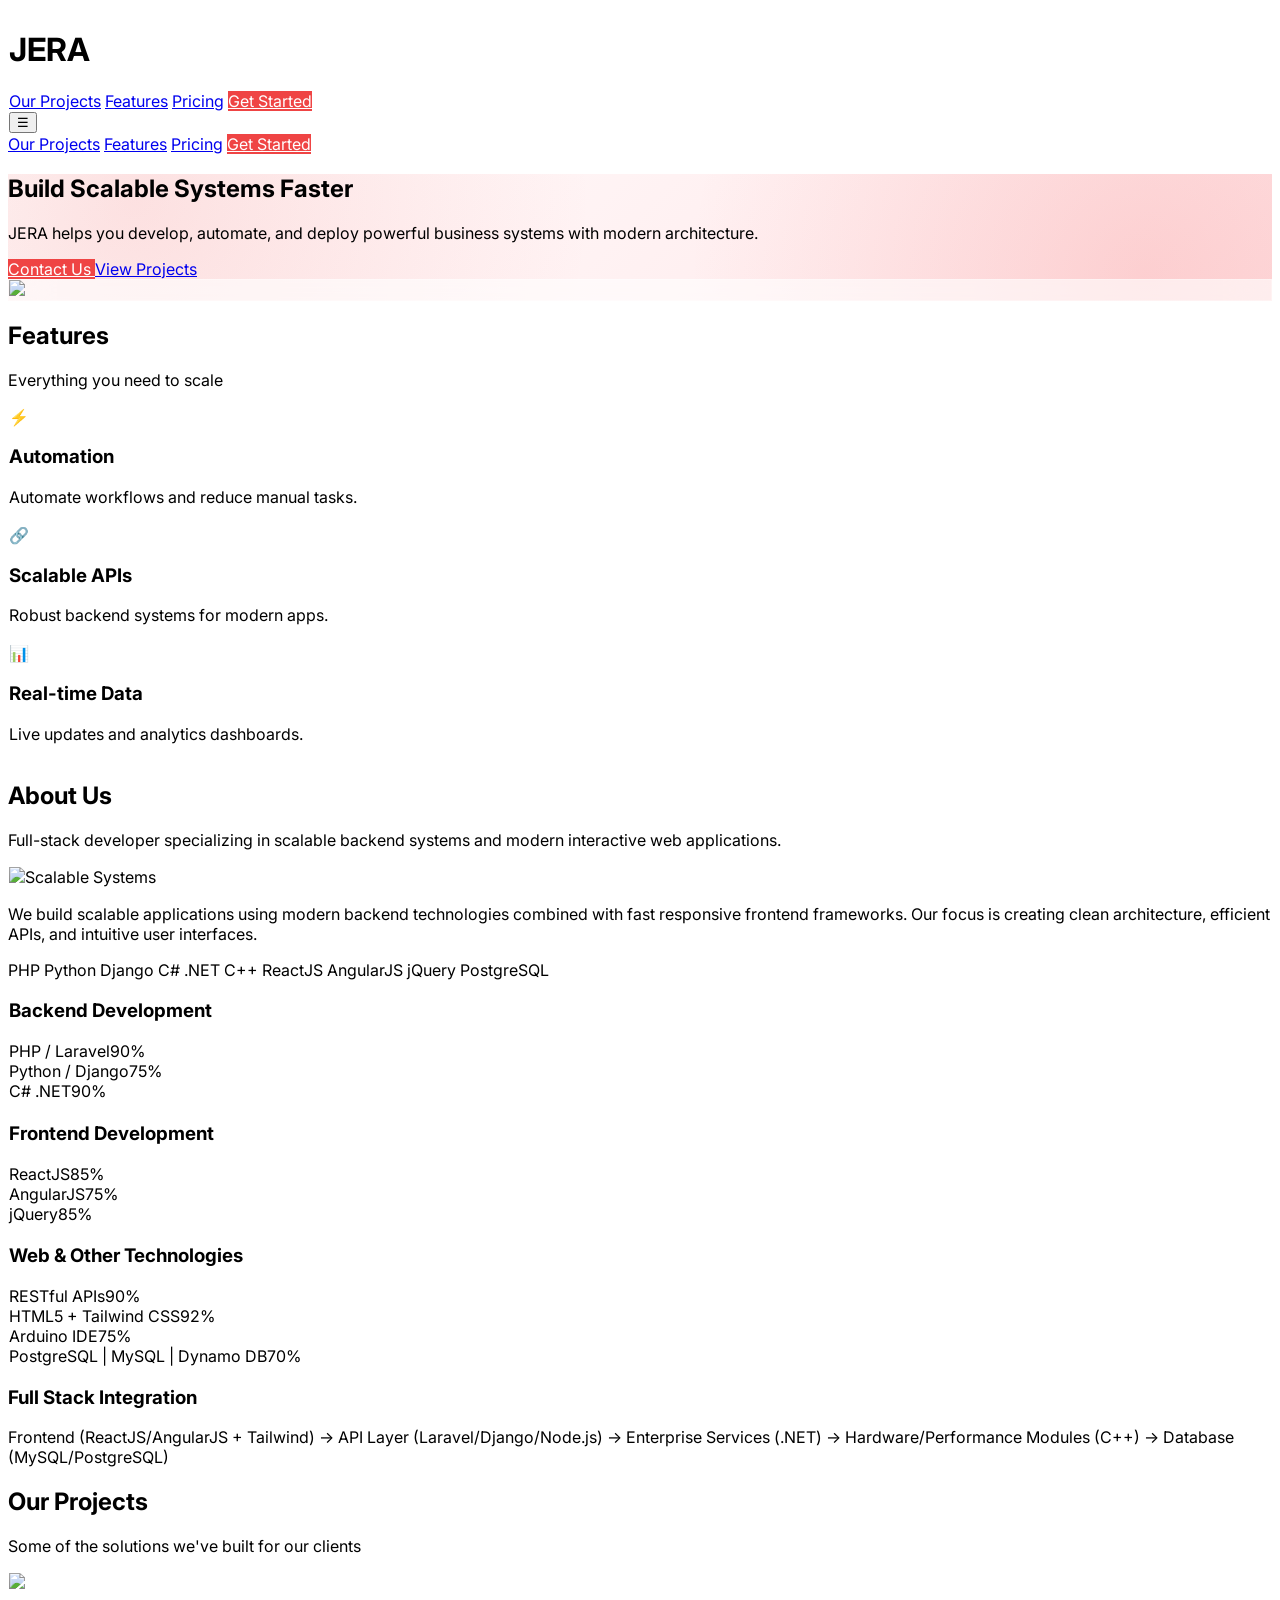
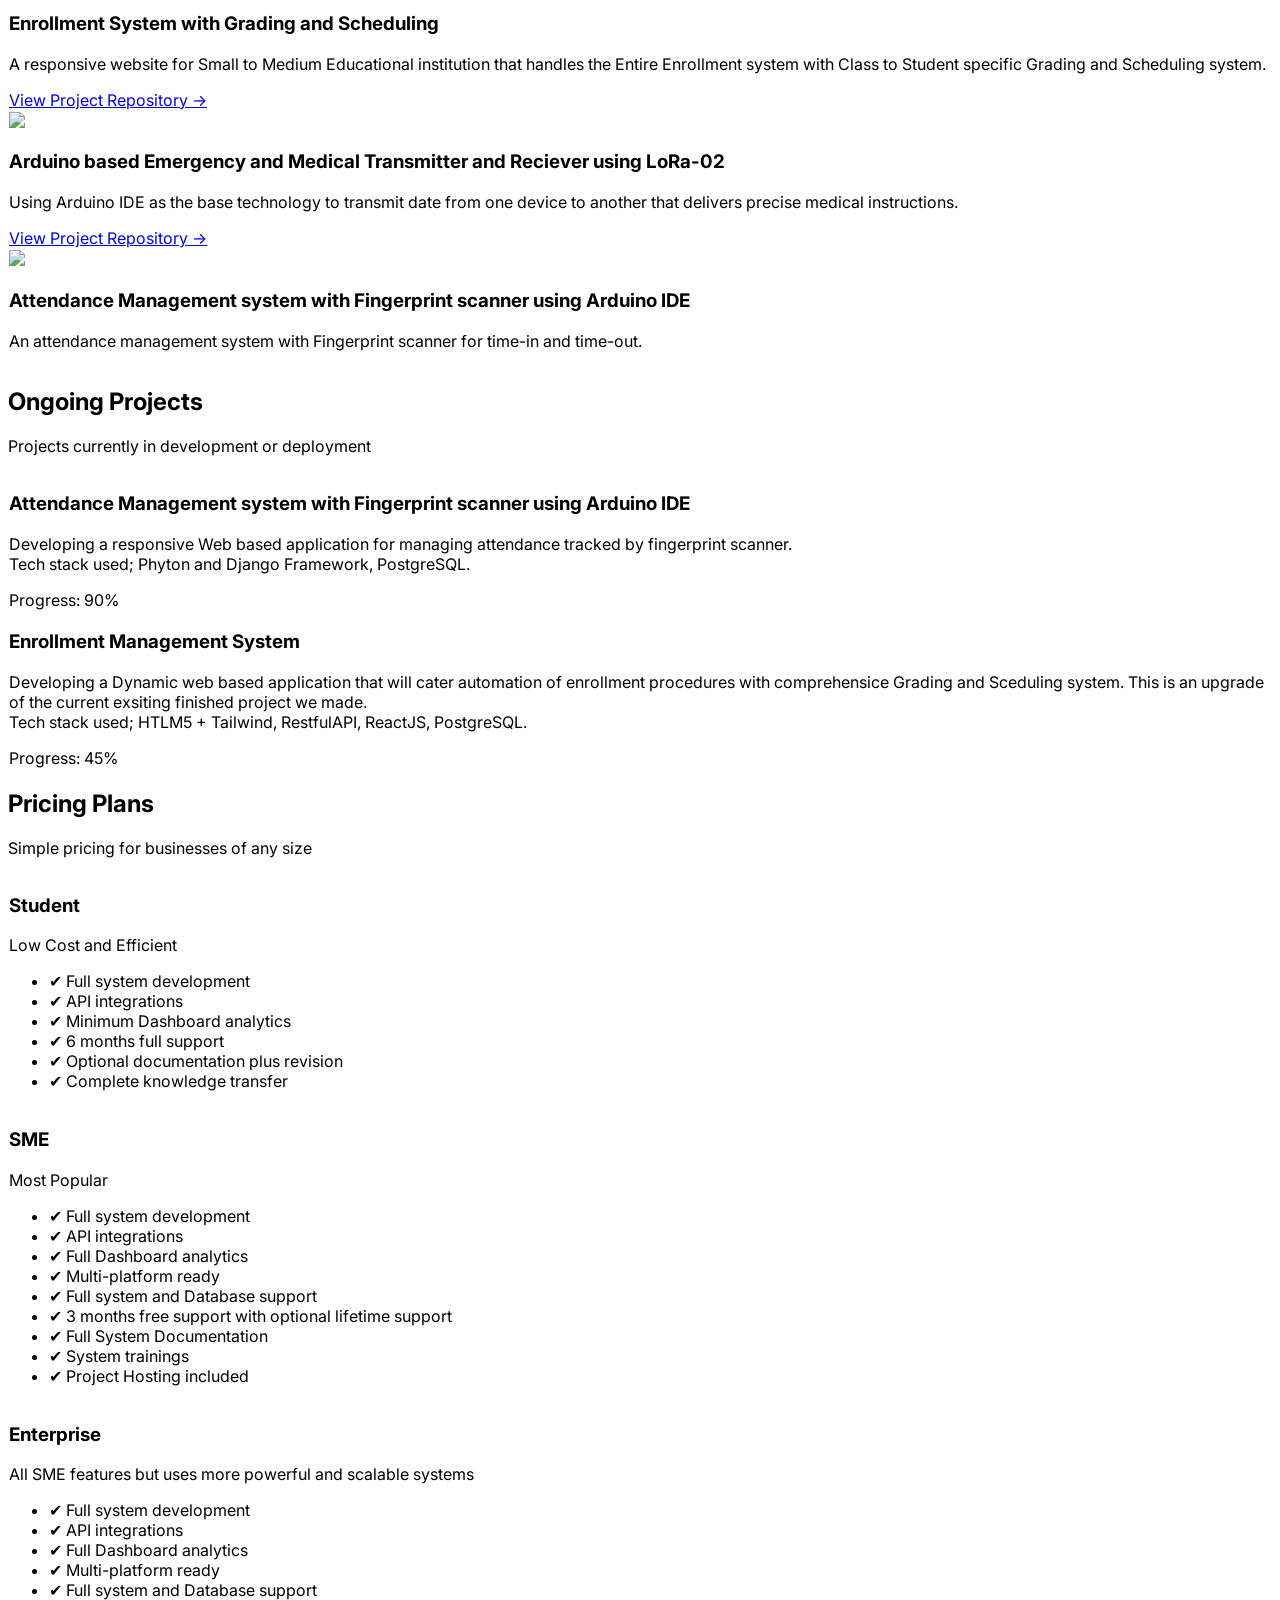
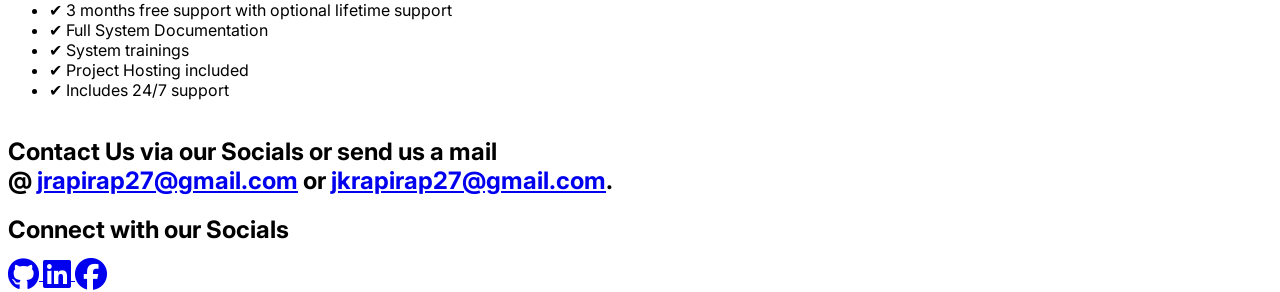
==== commit a88e53f3: "Add files via upload" ====
--- a/index.html
+++ b/index.html
@@ -4,85 +4,61 @@
 <meta charset="UTF-8">
 <meta name="viewport" content="width=device-width, initial-scale=1.0">
 <title>JERA | IT Solutions</title>
-  <script src="https://cdn.tailwindcss.com"></script>
-  <link href="https://fonts.googleapis.com/css2?family=Inter:wght@400;500;600;700&display=swap" rel="stylesheet">
-  <script src="https://unpkg.com/aos@2.3.1/dist/aos.js"></script>
-  <link href="https://unpkg.com/aos@2.3.1/dist/aos.css" rel="stylesheet">
-  <link rel="stylesheet" href="https://cdnjs.cloudflare.com/ajax/libs/font-awesome/6.6.0/css/all.min.css">
-  <link rel="stylesheet" href="https://cdn.jsdelivr.net/gh/devicons/devicon@latest/devicon.min.css">
+<script src="https://cdn.tailwindcss.com"></script>
+<link href="https://fonts.googleapis.com/css2?family=Inter:wght@400;500;600;700&family=Space+Grotesk:wght@500;600;700&display=swap" rel="stylesheet">
+<script src="https://unpkg.com/aos@2.3.1/dist/aos.js"></script>
+<link href="https://unpkg.com/aos@2.3.1/dist/aos.css" rel="stylesheet">
+<link rel="stylesheet" href="https://cdnjs.cloudflare.com/ajax/libs/font-awesome/6.6.0/css/all.min.css">
+<link rel="stylesheet" href="https://cdn.jsdelivr.net/gh/devicons/devicon@latest/devicon.min.css">
 <style>
-@import url('https://fonts.googleapis.com/css2?family=Inter:wght@400;500;600;700&family=Space+Grotesk:wght@500;600;700&display=swap');
-
-html {
-  scroll-behavior: smooth;
-}
-
-body{font-family:Inter, sans-serif;}
-
-#mobileMenu {
-  transition: all 0.3s ease;
-}
-
-.glass{
+html { scroll-behavior: smooth; }
+body { font-family: Inter, sans-serif; }
+.glass {
   background: rgba(255,255,255,0.6);
   backdrop-filter: blur(20px);
   border:1px solid rgba(255,255,255,0.3);
 }
-
-.hero-bg{
+.hero-bg {
   background: radial-gradient(circle at 10% 20%, rgba(239,68,68,0.15), transparent 40%),
               radial-gradient(circle at 90% 80%, rgba(239,68,68,0.15), transparent 40%),
               linear-gradient(135deg,#ffffff,#ffe4e6);
 }
-
-.btn-primary{
-  background:#ef4444;
-  color:white;
+.btn-primary {
+  background:#ef4444; color:white;
 }
-
-.btn-primary:hover{
-  background:#dc2626;
-}
-
-.card-hover{
-  transition: all .4s ease;
-}
-.card-hover:hover{
-  transform: translateY(-10px) scale(1.02);
-  box-shadow: 0 20px 40px rgba(239,68,68,0.2);
-}
-
+.btn-primary:hover { background:#dc2626; }
+.card-hover { transition: all .4s ease; }
+.card-hover:hover { transform: translateY(-10px) scale(1.02); box-shadow: 0 20px 40px rgba(239,68,68,0.2); }
 </style>
 </head>
-
 <body class="bg-gradient-to-br from-white via-red-50 to-red-100 text-gray-800">
 
 <!-- NAVBAR -->
-<header class="fixed w-full top-0 z-50 glass">
-  <button id="menuBtn" class="md:hidden text-xl">☰</button>
-
-  <div id="mobileMenu" class="hidden absolute top-16 left-0 w-full bg-white shadow-md p-6 flex flex-col gap-4 md:hidden">
-    <a href="#projects">Our Projects</a>
-    <a href="#features">Features</a>
-    <a href="#pricing">Pricing</a>
-  </div>
-
-  <div class="max-w-7xl mx-auto flex justify-between items-center p-4">
-    <h1 class="font-bold text-xl text-red-500">JERA</h1>
-    <div class="hidden md:flex gap-6">
-      <a href="#projects" class="hover:text-red-500">Our Projects</a>
-      <a href="#features" class="hover:text-red-500">Features</a>
-      <a href="#pricing" class="hover:text-red-500">Pricing</a>
-    </div>
+<header class="fixed w-full top-0 z-50 glass flex justify-between items-center p-4">
+  <h1 class="font-bold text-xl text-red-500">JERA</h1>
+  <nav class="hidden md:flex gap-6">
+    <a href="#projects" class="hover:text-red-500">Our Projects</a>
+    <a href="#features" class="hover:text-red-500">Features</a>
+    <a href="#pricing" class="hover:text-red-500">Pricing</a>
     <a href="#cta" class="btn-primary px-5 py-2 rounded-lg">Get Started</a>
-  </div>
+  </nav>
+  <!-- Mobile Menu Button -->
+  <button id="menuBtn" class="md:hidden text-2xl">☰</button>
 </header>
+
+<!-- MOBILE MENU -->
+<div id="mobileMenu" class="fixed inset-0 bg-black/80 backdrop-blur-lg z-40 flex flex-col items-center justify-center gap-6 text-white text-xl p-8 hidden">
+  <a href="#projects" onclick="toggleMenu()">Our Projects</a>
+  <a href="#features" onclick="toggleMenu()">Features</a>
+  <a href="#pricing" onclick="toggleMenu()">Pricing</a>
+  <a href="#cta" class="btn-primary px-8 py-3 rounded-xl" onclick="toggleMenu()">Get Started</a>
+</div>
 
 <!-- HERO -->
 <section class="hero-bg min-h-screen flex items-center">
-  <div class="max-w-6xl mx-auto px-6 grid md:grid-cols-2 gap-10 items-center">
+  <div class="max-w-6xl mx-auto px-6 grid sm:grid-cols-1 md:grid-cols-2 gap-10 items-center text-center md:text-left">
     <div>
-      <h1 class="text-5xl md:text-6xl font-bold leading-tight mb-6">
+      <h1 class="text-4xl sm:text-5xl md:text-6xl font-bold leading-tight mb-6">
         Build 
         <span class="text-transparent bg-clip-text bg-gradient-to-r from-red-500 to-pink-500">
           Scalable Systems
@@ -92,84 +68,68 @@
       <p class="text-gray-600 mb-6">
         JERA helps you develop, automate, and deploy powerful business systems with modern architecture.
       </p>
-      <div class="flex gap-4">
+      <div class="flex flex-col sm:flex-row justify-center md:justify-start gap-4">
         <a href="#cta" class="btn-primary px-6 py-3 rounded-xl shadow-lg">
           Contact Us
         </a>
-        <a class="px-6 py-3 rounded-xl border border-gray-300 hover:bg-gray-100">
+        <a href="#projects" class="px-6 py-3 rounded-xl border border-gray-300 hover:bg-gray-100">
           View Projects
         </a>
       </div>
     </div>
-
-    <div class="glass rounded-2xl p-6 shadow-xl">
-      <img src="https://lh3.googleusercontent.com/d/1ExCo89WO0HVMukbGLh0-NM4XYe43iur9=w1000" class="rounded-xl">
+    <div class="glass rounded-2xl p-6 shadow-xl w-full md:w-auto mx-auto">
+      <img src="https://lh3.googleusercontent.com/d/1ExCo89WO0HVMukbGLh0-NM4XYe43iur9=w1000" class="rounded-xl w-full md:w-auto">
     </div>
   </div>
 </section>
 
 <!-- FEATURES -->
-<section  data-aos="fade-up" id="features" class="py-24">
+<section id="features" data-aos="fade-up" class="py-24">
   <div class="max-w-6xl mx-auto text-center mb-16">
     <h2 class="text-3xl font-bold">Features</h2>
     <p class="text-gray-600">Everything you need to scale</p>
   </div>
-
-  <div class="max-w-6xl mx-auto grid md:grid-cols-3 gap-8 px-6">
-    <div class="glass p-8 rounded-xl card-hover text-center">
+  <div class="max-w-6xl mx-auto grid sm:grid-cols-1 md:grid-cols-3 gap-6 px-6">
+    <div class="glass p-6 sm:p-4 rounded-xl card-hover text-center">
       <div class="text-red-500 text-3xl mb-4">⚡</div>
       <h3 class="font-semibold text-lg mb-3">Automation</h3>
       <p class="text-gray-600">Automate workflows and reduce manual tasks.</p>
     </div>
-
-    <div class="glass p-8 rounded-xl card-hover text-center">
+    <div class="glass p-6 sm:p-4 rounded-xl card-hover text-center">
       <div class="text-red-500 text-3xl mb-4">🔗</div>
       <h3 class="font-semibold text-lg mb-3">Scalable APIs</h3>
       <p class="text-gray-600">Robust backend systems for modern apps.</p>
     </div>    
-
-    <div class="glass p-8 rounded-xl card-hover text-center">
+    <div class="glass p-6 sm:p-4 rounded-xl card-hover text-center">
       <div class="text-red-500 text-3xl mb-4">📊</div>
       <h3 class="font-semibold text-lg mb-3">Real-time Data</h3>
       <p class="text-gray-600">Live updates and analytics dashboards.</p>
     </div>     
-
   </div>
 </section>
 
 <!-- ABOUT -->
 <section id="about" class="py-24 bg-gradient-to-b from-black to-red-500">
   <div class="max-w-7xl mx-auto px-6">
-
-    <!-- Section Title -->
     <div class="text-center mb-16">
       <h2 class="text-4xl font-bold text-red-500 neon-text" data-aos="fade-up">About Us</h2>
       <p class="text-gray-200 mt-4 max-w-2xl mx-auto" data-aos="fade-up" data-aos-delay="100">
-        Full-stack developer specializing in scalable backend systems and
-        modern interactive web applications.
+        Full-stack developer specializing in scalable backend systems and modern interactive web applications.
       </p>
     </div>
-
-    <div class="grid md:grid-cols-2 gap-16 items-start">
-
-      <!-- LEFT SIDE -->
+    <div class="grid sm:grid-cols-1 md:grid-cols-2 gap-8 items-start">
       <div data-aos="fade-right">
         <div class="overflow-hidden rounded-2xl glass shadow-lg group">
-          <img src="https://lh3.googleusercontent.com/d/1ExCo89WO0HVMukbGLh0-NM4XYe43iur9=w1000"
-              alt="Scalable Systems"
-              class="rounded-2xl shadow-2xl shadow-red-500/40 border border-red-500/30
-                     transform transition duration-500 group-hover:scale-110 group-hover:brightness-110">
-        </div>
-
+          <img src="https://lh3.googleusercontent.com/d/1ExCo89WO0HVMukbGLh0-NM4XYe43iur9=w1000" alt="Scalable Systems"
+               class="rounded-2xl shadow-2xl shadow-red-500/40 border border-red-500/30 transform transition duration-500 group-hover:scale-110 group-hover:brightness-110 w-full">
+        </div>
         <p class="text-white mt-6 leading-relaxed" data-aos="fade-up" data-aos-delay="200">
           We build scalable applications using modern backend technologies
           combined with fast responsive frontend frameworks. Our focus is
           creating clean architecture, efficient APIs, and intuitive user
           interfaces.
         </p>
-
-        <!-- Tech Stack Icons -->
-        <div class="mt-6 flex flex-wrap gap-3" data-aos="fade-up" data-aos-delay="300">
+        <div class="mt-6 flex flex-wrap justify-center md:justify-start gap-3" data-aos="fade-up" data-aos-delay="300">
           <span class="px-4 py-2 bg-blue-100 text-blue-700 rounded-lg text-sm font-medium">PHP</span>
           <span class="px-4 py-2 bg-green-100 text-green-700 rounded-lg text-sm font-medium">Python</span>
           <span class="px-4 py-2 bg-purple-100 text-purple-700 rounded-lg text-sm font-medium">Django</span>
@@ -182,42 +142,15 @@
         </div>
       </div>
 
-      <!-- RIGHT SIDE SKILLS -->
+      <!-- SKILLS -->
       <div class="space-y-10" data-aos="fade-left">
-
-        <!-- Skill Card Template -->
+        <!-- Backend -->
         <div class="glass p-6 rounded-2xl shadow-lg">
           <h3 class="text-xl font-semibold mb-4 text-red-500 neon-text">Backend Development</h3>
           <div class="space-y-4">
-            <div>
-              <div class="flex justify-between mb-1">
-                <span>PHP / Laravel</span>
-                <span>90%</span>
-              </div>
-              <div class="w-full bg-gray-200 rounded-full h-2">
-                <div class="bg-blue-600 h-2 rounded-full w-[90%]"></div>
-              </div>
-            </div>
-
-            <div>
-              <div class="flex justify-between mb-1">
-                <span>Python / Django</span>
-                <span>75%</span>
-              </div>
-              <div class="w-full bg-gray-200 rounded-full h-2">
-                <div class="bg-green-600 h-2 rounded-full w-[75%]"></div>
-              </div>
-            </div>
-
-            <div>
-              <div class="flex justify-between mb-1">
-                <span>C# .NET</span>
-                <span>90%</span>
-              </div>
-              <div class="w-full bg-gray-200 rounded-full h-2">
-                <div class="bg-purple-600 h-2 rounded-full w-[90%]"></div>
-              </div>
-            </div>
+            <div><div class="flex justify-between mb-1"><span>PHP / Laravel</span><span>90%</span></div><div class="w-full bg-gray-200 rounded-full h-2"><div class="bg-blue-600 h-2 rounded-full w-[90%] sm:w-full"></div></div></div>
+            <div><div class="flex justify-between mb-1"><span>Python / Django</span><span>75%</span></div><div class="w-full bg-gray-200 rounded-full h-2"><div class="bg-green-600 h-2 rounded-full w-[75%] sm:w-full"></div></div></div>
+            <div><div class="flex justify-between mb-1"><span>C# .NET</span><span>90%</span></div><div class="w-full bg-gray-200 rounded-full h-2"><div class="bg-purple-600 h-2 rounded-full w-[90%] sm:w-full"></div></div></div>
           </div>
         </div>
 
@@ -225,103 +158,105 @@
         <div class="glass p-6 rounded-2xl shadow-lg">
           <h3 class="text-xl font-semibold mb-4 text-red-500 neon-text">Frontend Development</h3>
           <div class="space-y-4">
-            <div>
-              <div class="flex justify-between mb-1">
-                <span>ReactJS</span>
-                <span>85%</span>
-              </div>
-              <div class="w-full bg-gray-200 rounded-full h-2">
-                <div class="bg-cyan-500 h-2 rounded-full w-[85%]"></div>
-              </div>
-            </div>
-
-            <div>
-              <div class="flex justify-between mb-1">
-                <span>AngularJS</span>
-                <span>75%</span>
-              </div>
-              <div class="w-full bg-gray-200 rounded-full h-2">
-                <div class="bg-red-500 h-2 rounded-full w-[75%]"></div>
-              </div>
-            </div>
-
-            <div>
-              <div class="flex justify-between mb-1">
-                <span>jQuery</span>
-                <span>85%</span>
-              </div>
-              <div class="w-full bg-gray-200 rounded-full h-2">
-                <div class="bg-gray-700 h-2 rounded-full w-[85%]"></div>
-              </div>
-            </div>
+            <div><div class="flex justify-between mb-1"><span>ReactJS</span><span>85%</span></div><div class="w-full bg-gray-200 rounded-full h-2"><div class="bg-cyan-500 h-2 rounded-full w-[85%] sm:w-full"></div></div></div>
+            <div><div class="flex justify-between mb-1"><span>AngularJS</span><span>75%</span></div><div class="w-full bg-gray-200 rounded-full h-2"><div class="bg-red-500 h-2 rounded-full w-[75%] sm:w-full"></div></div></div>
+            <div><div class="flex justify-between mb-1"><span>jQuery</span><span>85%</span></div><div class="w-full bg-gray-200 rounded-full h-2"><div class="bg-gray-700 h-2 rounded-full w-[85%] sm:w-full"></div></div></div>
           </div>
         </div>
 
-        <!-- Web & Other Technologies -->
+        <!-- Web & Other -->
         <div class="glass p-6 rounded-2xl shadow-lg">
           <h3 class="text-xl font-semibold mb-4 text-red-500 neon-text">Web & Other Technologies</h3>
           <div class="space-y-4">
-            <div>
-              <div class="flex justify-between mb-1">
-                <span>RESTful APIs</span>
-                <span>90%</span>
-              </div>
-              <div class="w-full bg-gray-200 rounded-full h-2">
-                <div class="bg-orange-500 h-2 rounded-full w-[90%]"></div>
-              </div>
-            </div>
-
-            <div>
-              <div class="flex justify-between mb-1">
-                <span>HTML5 + Tailwind CSS</span>
-                <span>92%</span>
-              </div>
-              <div class="w-full bg-gray-200 rounded-full h-2">
-                <div class="bg-teal-500 h-2 rounded-full w-[92%]"></div>
-              </div>
-            </div>
-
-            <div>
-              <div class="flex justify-between mb-1">
-                <span>Arduino IDE</span>
-                <span>75%</span>
-              </div>
-              <div class="w-full bg-gray-200 rounded-full h-2">
-                <div class="bg-teal-900 h-2 rounded-full w-[75%]"></div>
-              </div>
-            </div>
-
-            <div>
-              <div class="flex justify-between mb-1">
-                <span>PostgreSQL | MySQL | Dynamo DB</span>
-                <span>70%</span>
-              </div>
-              <div class="w-full bg-gray-200 rounded-full h-2">
-                <div class="bg-pink-500 h-2 rounded-full w-[70%]"></div>
-              </div>
-            </div>
+            <div><div class="flex justify-between mb-1"><span>RESTful APIs</span><span>90%</span></div><div class="w-full bg-gray-200 rounded-full h-2"><div class="bg-orange-500 h-2 rounded-full w-[90%] sm:w-full"></div></div></div>
+            <div><div class="flex justify-between mb-1"><span>HTML5 + Tailwind CSS</span><span>92%</span></div><div class="w-full bg-gray-200 rounded-full h-2"><div class="bg-teal-500 h-2 rounded-full w-[92%] sm:w-full"></div></div></div>
+            <div><div class="flex justify-between mb-1"><span>Arduino IDE</span><span>75%</span></div><div class="w-full bg-gray-200 rounded-full h-2"><div class="bg-teal-900 h-2 rounded-full w-[75%] sm:w-full"></div></div></div>
+            <div><div class="flex justify-between mb-1"><span>PostgreSQL | MySQL | Dynamo DB</span><span>70%</span></div><div class="w-full bg-gray-200 rounded-full h-2"><div class="bg-pink-500 h-2 rounded-full w-[70%] sm:w-full"></div></div></div>
           </div>
         </div>
-
-      </div>
-    </div>
-    <!-- Full Stack Integration -->
+      </div>
+    </div>
+
     <div class="max-w-5xl mx-auto mt-16 text-center" data-aos="fade-up" data-aos-delay="300">
       <h3 class="text-2xl font-semibold mb-4">Full Stack Integration</h3>
       <p class="text-gray-200">
         Frontend (ReactJS/AngularJS + Tailwind) → API Layer (Laravel/Django/Node.js) → Enterprise Services (.NET) → Hardware/Performance Modules (C++) → Database (MySQL/PostgreSQL)
       </p>
     </div>
-
+  </div>
+</section>
+
+<!-- PROJECTS -->
+<section id="projects" class="py-24 bg-red-50">
+  <div class="max-w-6xl mx-auto text-center mb-16">
+    <h2 class="text-3xl font-bold">Our Projects</h2>
+    <p class="text-gray-600 mt-2">Some of the solutions we've built for our clients</p>
+  </div>
+  <div class="max-w-6xl mx-auto grid sm:grid-cols-1 md:grid-cols-3 gap-6 px-6">
+    <div class="glass p-6 rounded-2xl shadow-lg card-hover text-center">
+      <img src="https://lh3.googleusercontent.com/d/1l4umaZQM8X5EB-Pi2LjHsZ992CKSxOUO=w500" class="rounded-xl mb-4 w-full">
+      <h3 class="font-semibold text-lg mb-2">Enrollment System with Grading and Scheduling</h3>
+      <p class="text-gray-600">A responsive website for Small to Medium Educational institution that handles the Entire Enrollment system with Class to Student specific Grading and Scheduling system.</p>
+      <a href="https://github.com/jrapirap-local/Enrolment-Management-system-with-Gradng-and-Sceduling"
+        class="text-red-400 font-medium hover:text-red-500"
+        target="_blank">
+        View Project Repository →
+      </a>      
+    </div>
+    <div class="glass p-6 rounded-2xl shadow-lg card-hover text-center">
+      <img src="https://lh3.googleusercontent.com/d/1LMKwOX7fU62uqXlq9dDKEbSEcb7TctAk=w500" class="rounded-xl mb-4 w-full">
+      <h3 class="font-semibold text-lg mb-2">Arduino based Emergency and Medical Transmitter and Reciever using LoRa-02</h3>
+      <p class="text-gray-600">Using Arduino IDE as the base technology to transmit date from one device to another that delivers precise medical instructions.</p>
+      <a href="https://github.com/jrapirap-local/Arduino-Based-Transmitter-and-Reciever" class="text-red-400 font-medium hover:text-red-500" target="_blank">
+        View Project Repository →
+      </a>      
+    </div>
+    <div class="glass p-6 rounded-2xl shadow-lg card-hover text-center">
+      <img src="https://lh3.googleusercontent.com/d/1-3j-7jVywbbw5ygkBE9Ik41Wkdxst4tY=w500" class="rounded-xl mb-4 w-full">
+      <h3 class="font-semibold text-lg mb-2">Attendance Management system with Fingerprint scanner using Arduino IDE</h3>
+      <p class="text-gray-600">An attendance management system with Fingerprint scanner for time-in and time-out.</p>
+    </div>
+  </div>
+</section>
+
+<!-- ONGOING PROJECTS -->
+<section id="ongoing" class="py-24 bg-gradient-to-b from-red-100 to-red-200">
+  <div class="max-w-6xl mx-auto text-center mb-16">
+    <h2 class="text-3xl font-bold">Ongoing Projects</h2>
+    <p class="text-gray-600 mt-2">Projects currently in development or deployment</p>
+  </div>
+  <div class="max-w-6xl mx-auto grid sm:grid-cols-1 md:grid-cols-2 gap-6 px-6">
+    <div class="glass p-6 rounded-2xl shadow-lg card-hover">
+      <h3 class="font-semibold text-xl mb-2 text-red-500">Attendance Management system with Fingerprint scanner using Arduino IDE</h3>
+      <p class="text-gray-700 mb-4">Developing a responsive Web based application for managing attendance tracked by fingerprint scanner. <br/>Tech stack used; Phyton and Django Framework, PostgreSQL.</p></p>
+      <div class="flex justify-between text-sm text-gray-600">
+        <span>Progress:</span>
+        <span>90%</span>
+      </div>
+      <div class="w-full bg-gray-200 rounded-full h-2 mt-1">
+        <div class="bg-red-500 h-2 rounded-full w-[90%]"></div>
+      </div>
+    </div>
+    <div class="glass p-6 rounded-2xl shadow-lg card-hover">
+      <h3 class="font-semibold text-xl mb-2 text-red-500">Enrollment Management System</h3>
+      <p class="text-gray-700 mb-4">Developing a Dynamic web based application that will cater automation of enrollment procedures with comprehensice Grading and Sceduling system. This is an upgrade of the current exsiting finished project we made. <br>Tech stack used; HTLM5 + Tailwind, RestfulAPI, ReactJS, PostgreSQL.</p></p>
+      <div class="flex justify-between text-sm text-gray-600">
+        <span>Progress:</span>
+        <span>45%</span>
+      </div>
+      <div class="w-full bg-gray-200 rounded-full h-2 mt-1">
+        <div class="bg-red-500 h-2 rounded-full w-[45%]"></div>
+      </div>
+    </div>
   </div>
 </section>
 
 <!-- PRICING -->
-<section  data-aos="fade-up" name="pricing" id="pricing" class="py-24 bg-white/60">
-  <div class="text-center mb-16">
-    <h2 class="text-3xl font-bold">Plans</h2>
-  </div>
-
+<section id="pricing" class="py-24 bg-red-50">
+  <div class="max-w-6xl mx-auto text-center mb-16">
+    <h2 class="text-3xl font-bold">Pricing Plans</h2>
+    <p class="text-gray-600 mt-2">Simple pricing for businesses of any size</p>
+  </div>
   <div class="max-w-5xl mx-auto grid md:grid-cols-3 gap-8 px-6">
     <div class="glass p-8 rounded-xl text-center">
       <h3 class="font-semibold mb-4">Student</h3>
@@ -378,119 +313,8 @@
   </div>
 </section>
 
-<section data-aos="fade-up" id="projects" class="py-24 bg-white/60">
-  <div class="max-w-6xl mx-auto px-6">
-    <h2 class="text-3xl font-bold text-center mb-12 text-red-500">Projects</h2>
-
-    <div class="grid md:grid-cols-3 gap-8">
-
-      <!-- Project Card -->
-      <div class="card bg-black/80 backdrop-blur-xl border border-red-500/20 rounded-xl shadow-lg hover:shadow-red-500/40 transition duration-300 hover:-translate-y-4"> 
-        <div class="relative overflow-hidden group">
-          <div class="absolute inset-0 flex items-center justify-center bg-black/40" id="loader">
-            <div class="w-8 h-8 border-4 border-red-500 border-t-transparent rounded-full animate-spin"></div>
-          </div>
-          <img src="https://lh3.googleusercontent.com/d/1l4umaZQM8X5EB-Pi2LjHsZ992CKSxOUO=w1000" class="project-img w-full" onload="this.previousElementSibling.style.display='none'" >
-          <div class="absolute inset-0 bg-red-600/30 backdrop-blur-sm opacity-100 group-hover:opacity-10 transition duration-500"></div>
-        </div>        
-        <div class="p-5">
-            <h3 class="text-xl font-semibold mb-2 text-red-500">
-              Enrollment System with Grading and Scheduling
-            </h3>
-            <p class="text-gray-200 mb-3">
-              A responsive website for Small to Medium Educational institution that handles the Entire Enrollment system with Class to Student specific Grading and Scheduling system.
-            </p>
-            <a href="https://github.com/jrapirap-local/Enrolment-Management-system-with-Gradng-and-Sceduling"
-              class="text-red-400 font-medium hover:text-red-500"
-              target="_blank">
-              View Project Repository →
-            </a>
-        </div>
-      </div>
-      <div class="card bg-black/80 backdrop-blur-xl border border-red-500/20 rounded-xl shadow-lg hover:shadow-red-500/40 transition duration-300 hover:-translate-y-4">
-        <div class="relative overflow-hidden group">
-          <div class="absolute inset-0 flex items-center justify-center bg-black/40" id="loader">
-            <div class="w-8 h-8 border-4 border-red-500 border-t-transparent rounded-full animate-spin"></div>
-          </div>
-          <img src="https://lh3.googleusercontent.com/d/1LMKwOX7fU62uqXlq9dDKEbSEcb7TctAk=w1000" class="project-img w-full" onload="this.previousElementSibling.style.display='none'" >
-          <div class="absolute inset-0 bg-red-600/30 backdrop-blur-sm opacity-100 group-hover:opacity-10 transition duration-500"></div>
-        </div>        
-        <div class="p-5">
-            <h3 class="text-xl font-semibold mb-2 text-red-500">
-              Arduino based Emergency and Medical Transmitter and Reciever using LoRa-02
-            </h3>
-            <p class="text-gray-200 mb-3">
-              Using Arduino IDE as the base technology to transmit date from one device to another that delivers precise medical instructions.
-            </p>
-            <a href="https://github.com/jrapirap-local/Arduino-Based-Transmitter-and-Reciever" class="text-red-400 font-medium hover:text-red-500" target="_blank">
-              View Project Repository →
-            </a>
-        </div>
-      </div>
-      <div class="card bg-black/80 backdrop-blur-xl border border-red-500/20 rounded-xl shadow-lg hover:shadow-red-500/40 transition duration-300 hover:-translate-y-4">
-        <div class="relative overflow-hidden group">
-          <div class="absolute inset-0 flex items-center justify-center bg-black/40" id="loader">
-            <div class="w-8 h-8 border-4 border-red-500 border-t-transparent rounded-full animate-spin"></div>
-          </div>
-          <img src="https://lh3.googleusercontent.com/d/14zzYaTIVxlOBr5CbDF7iHO3hnd9A1mWu=w1000" class="project-img w-full" onload="this.previousElementSibling.style.display='none'" >
-          <div class="absolute inset-0 bg-red-600/30 backdrop-blur-sm opacity-100 group-hover:opacity-10 transition duration-500"></div>
-        </div>        
-        <div class="p-5">
-            <h3 class="text-xl font-semibold mb-2 text-red-500">
-              Check our Project Repository
-            </h3>
-            <p class="text-gray-200 mb-3">
-              Most of the projects we develop are locally deployed software solutions designed to integrate with specific systems or organizational workflows.<br/><br/> For more details, please visit our repository using the link below. <br><br>The majority of the materials available in the repository are publicly accessible and may be used as-is or as reference for learning and development purposes. Please note that detailed documentation is not included, as it is reserved exclusively for our internal development team.
-            </p>
-            <a href="https://github.com/jrapirap-local?tab=repositories" class="text-red-400 font-medium hover:text-red-500" target="_blank">
-              View Project Repository →
-            </a>
-        </div>
-      </div>  
-
-    </div>
-  </div>
-</section>
-
-<section data-aos="fade-up" id="ongoing-projects" class="py-24 bg-white/60">
-  <div class="max-w-6xl mx-auto grid md:grid-cols-3 gap-10 px-6">
-
-    <!-- Project 1 -->
-    <div class="project-card bg-black/60 backdrop-blur-lg border border-red-500/20 rounded-xl p-8 text-center shadow-lg hover:shadow-red-500/40 hover:-translate-y-3 transition duration-300">
-      <h3 class="text-xl font-semibold mb-3 text-red-400">Attendance Management system with Fingerprint scanner using Arduino IDE</h3>
-      <p class="text-gray-200 mb-4">Developing a responsive Web based application for managing attendance tracked by fingerprint scanner. <br/>Tech stack used; Phyton and Django Framework, PostgreSQL.</p>
-      <i class="fa-brands fa-python text-2xl text-red-500 m-2"></i>
-      <i class="fa-solid fa-database text-2xl text-red-500 m-2"></i>
-      <br/>
-      <span class="text-sm text-red-500 font-medium">In Progress</span>
-    </div>
-
-    <!-- Project 2 -->
-    <div class="project-card bg-black/60 backdrop-blur-lg border border-red-500/20 rounded-xl p-8 text-center shadow-lg hover:shadow-red-500/40 hover:-translate-y-3 transition duration-300">
-      <h3 class="text-xl font-semibold mb-3 text-red-400">Enrollment Management System</h3>
-      <p class="text-gray-200 mb-4">Developing a Dynamic web based application that will cater automation of enrollment procedures with comprehensice Grading and Sceduling system. This is an upgrade of the current exsiting finished project we made. <br>Tech stack used; HTLM5 + Tailwind, RestfulAPI, ReactJS, PostgreSQL.</p>
-      <i class="fa-brands fa-html5 text-2xl text-red-500 m-2"></i>
-      <i class="fa-brands fa-js text-2xl text-red-500 m-2"></i>
-      <i class="fa-solid fa-database text-2xl text-red-500 m-2"></i>
-      <br/>
-      <span class="text-sm text-red-500 font-medium">In Progress</span>
-    </div>
-
-    <!-- Project 3 -->
-    <div class="project-card bg-black/60 backdrop-blur-lg border border-red-500/20 rounded-xl p-8 text-center shadow-lg hover:shadow-red-500/40 hover:-translate-y-3 transition duration-300">
-      <h3 class="text-xl font-semibold mb-3 text-red-400">Red-Themed Portfolio Revamp | JeRa</h3>
-      <p class="text-gray-200 mb-4">Redesigning a professional portfolio with neon-red cyber aesthetics, animations, and responsive layouts.</p>
-      <i class="fa-brands fa-html5 text-2xl text-red-500 m-2"></i>
-      <i class="fa-brands fa-js text-2xl text-red-500 m-2"></i>
-      <br/>      
-      <span class="text-sm text-red-500 font-medium">In Progress</span>
-    </div>
-
-  </div>
-</section>
-
 <!-- CTA -->
-<section data-aos="fade-up" id="cta" class="py-24 text-center bg-black/80">
+<footer id="cta" class="py-24 bg-black/80 text-white text-center">
   <h2 class="text-4xl text-red-500 font-bold mb-6">
     Contact Us via our Socials or send us a mail<br/>
     @ 
@@ -526,27 +350,22 @@
       <i class="fa-brands fa-facebook fa-2xl"></i>
     </a>
   </div>
-</section>
-
+</footer>
+
+<!-- FOOTER -->
+<!-- <footer class="py-12 bg-red-700 text-white text-center">
+  <p>© 2026 JERA IT Solutions. All rights reserved.</p>
+</footer> -->
+
+<!-- SCRIPTS -->
+<script>
+AOS.init({ duration: 800, once: true });
+const menuBtn = document.getElementById('menuBtn');
+const mobileMenu = document.getElementById('mobileMenu');
+function toggleMenu() {
+  mobileMenu.classList.toggle('hidden');
+}
+menuBtn.addEventListener('click', toggleMenu);
+</script>
 </body>
-<script>
-  const menu = document.getElementById("mobileMenu");
-  document.getElementById("menuBtn").onclick = () => {
-    menu.classList.toggle("hidden");
-    menu.classList.toggle("opacity-0");
-    menu.classList.toggle("translate-y-2");
-  };
-
-  window.addEventListener("scroll", () => {
-    const header = document.querySelector("header");
-    if (window.scrollY > 50) {
-      header.classList.add("shadow-md", "bg-white/80");
-    } else {
-      header.classList.remove("shadow-md", "bg-white/80");
-    }
-  });
-
-  AOS.init();
-</script>
-
-</html>
+</html>
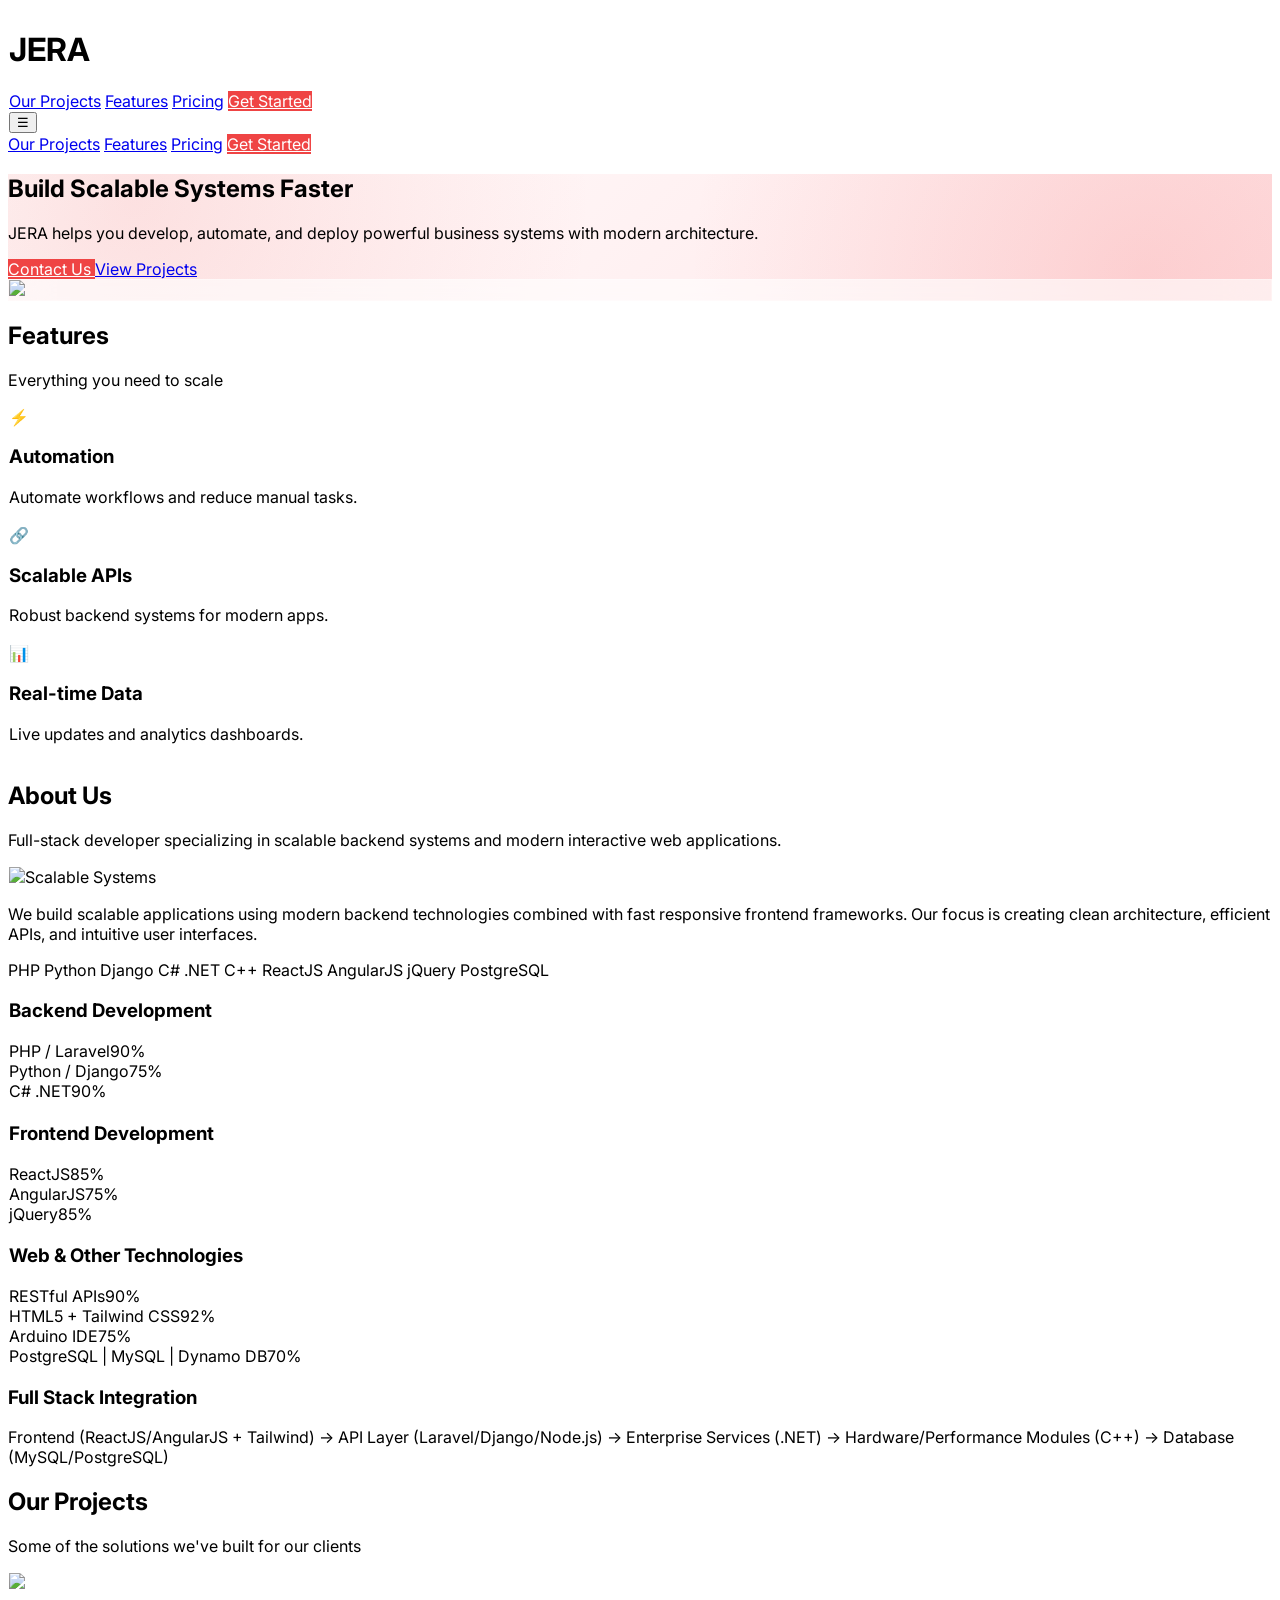
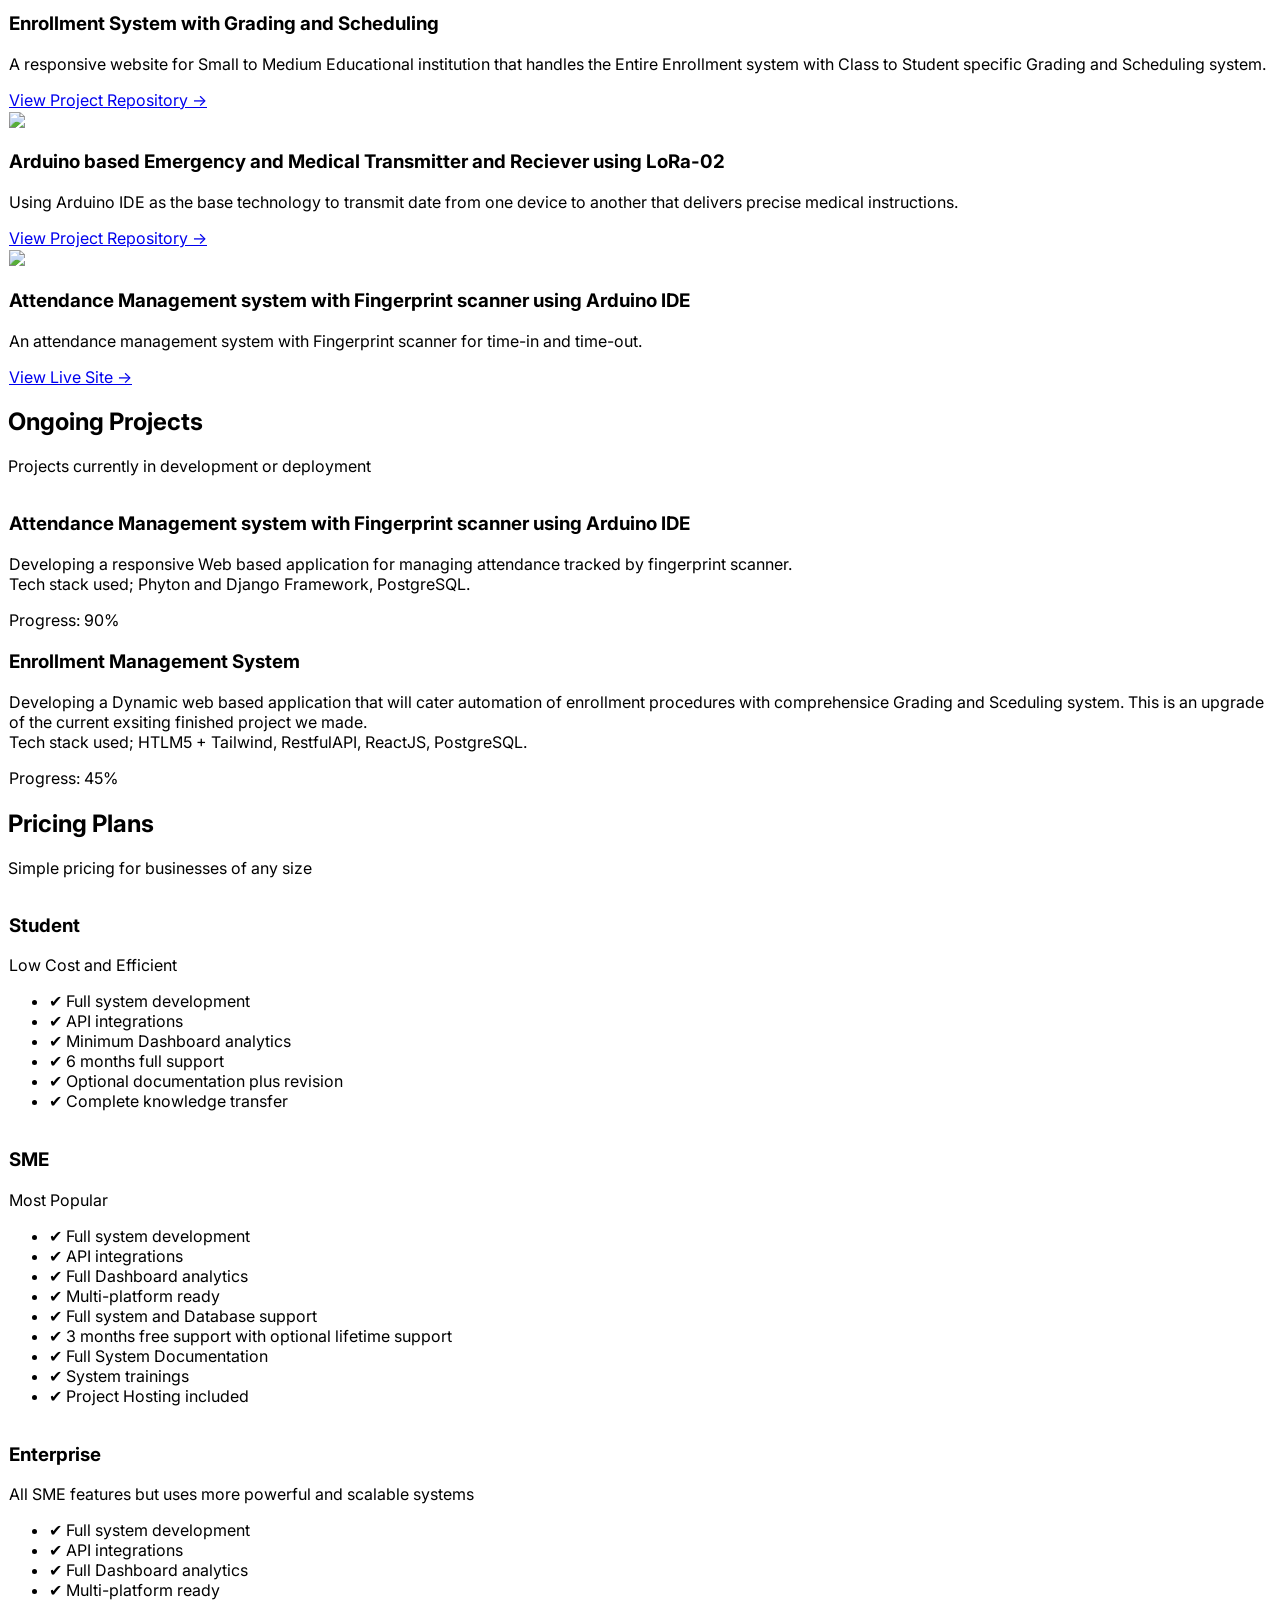
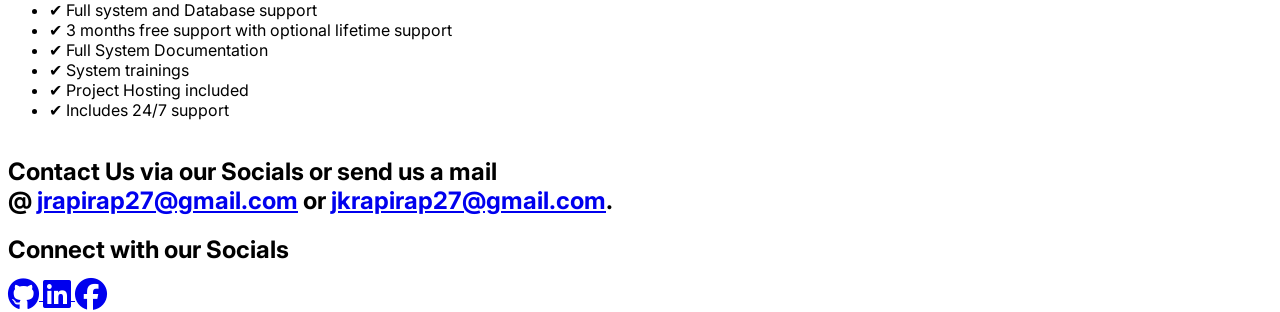
==== commit 99ffe6b8: "Add files via upload" ====
--- a/index.html
+++ b/index.html
@@ -215,6 +215,9 @@
       <img src="https://lh3.googleusercontent.com/d/1-3j-7jVywbbw5ygkBE9Ik41Wkdxst4tY=w500" class="rounded-xl mb-4 w-full">
       <h3 class="font-semibold text-lg mb-2">Attendance Management system with Fingerprint scanner using Arduino IDE</h3>
       <p class="text-gray-600">An attendance management system with Fingerprint scanner for time-in and time-out.</p>
+      <a href="http://72.62.254.36/login/" class="text-red-400 font-medium hover:text-red-500" target="_blank">
+        View Live Site →
+      </a>       
     </div>
   </div>
 </section>
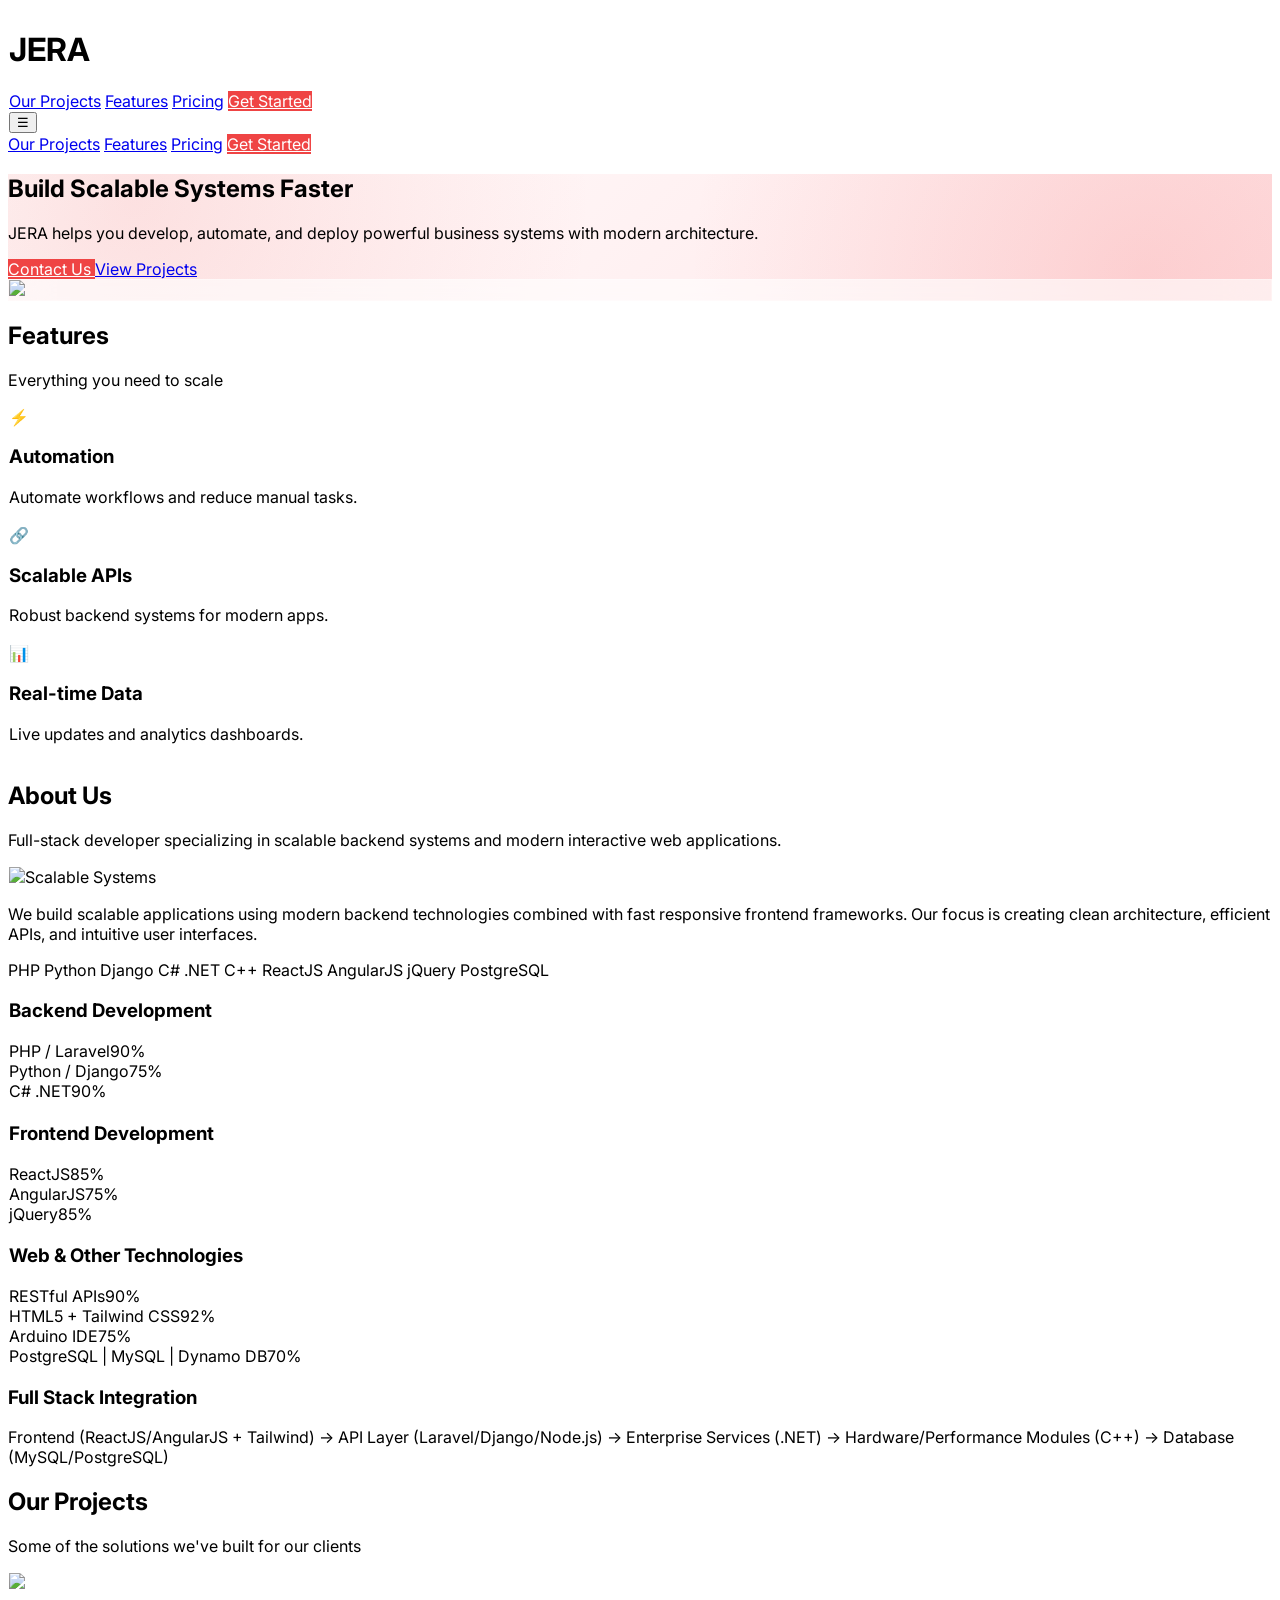
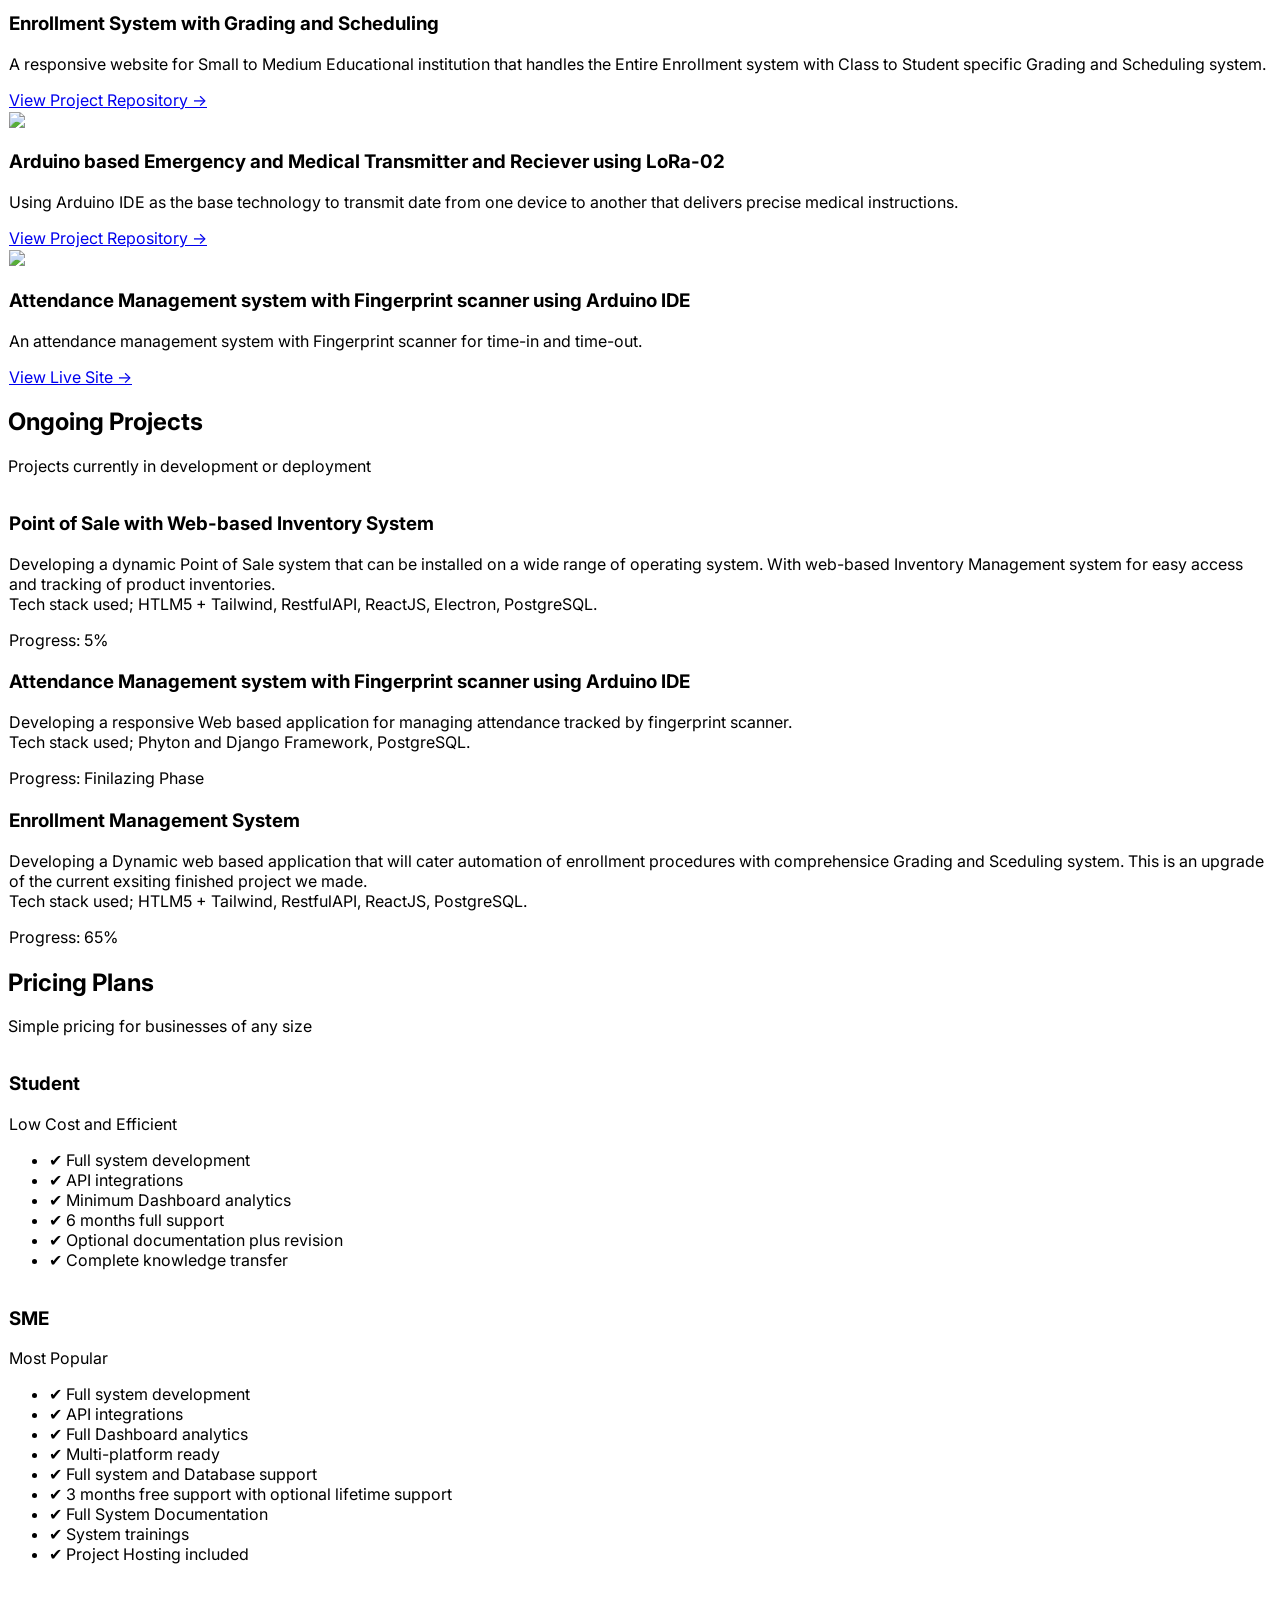
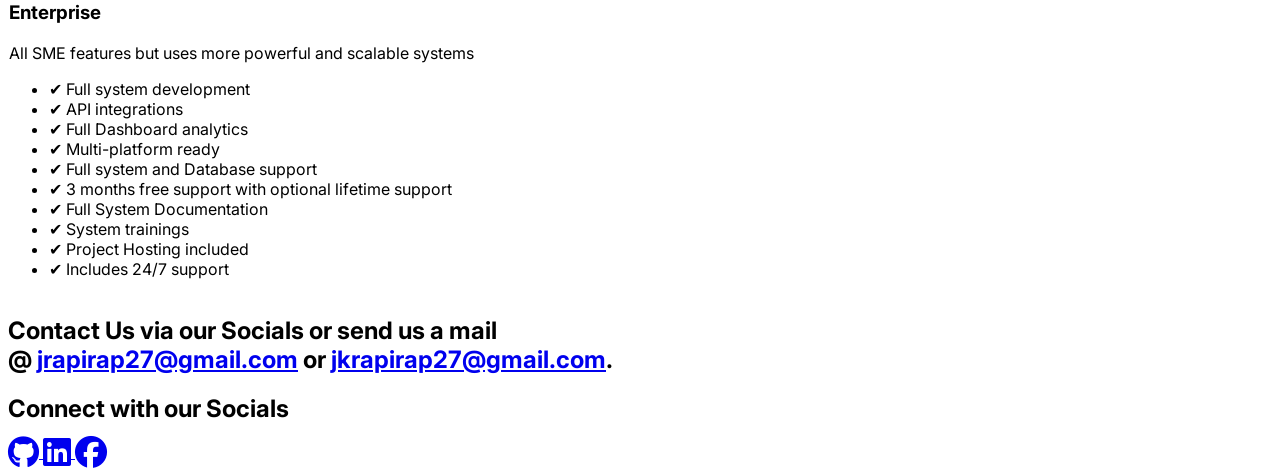
==== commit 392331b7: "New Project Added" ====
--- a/index.html
+++ b/index.html
@@ -230,14 +230,25 @@
   </div>
   <div class="max-w-6xl mx-auto grid sm:grid-cols-1 md:grid-cols-2 gap-6 px-6">
     <div class="glass p-6 rounded-2xl shadow-lg card-hover">
+      <h3 class="font-semibold text-xl mb-2 text-red-500">Point of Sale with Web-based Inventory System</h3>
+      <p class="text-gray-700 mb-4">Developing a dynamic Point of Sale system that can be installed on a wide range of operating system. With web-based Inventory Management system for easy access and tracking of product inventories.<br>Tech stack used; HTLM5 + Tailwind, RestfulAPI, ReactJS, Electron, PostgreSQL.</p></p>
+      <div class="flex justify-between text-sm text-gray-600">
+        <span>Progress:</span>
+        <span>5%</span>
+      </div>
+      <div class="w-full bg-gray-200 rounded-full h-2 mt-1">
+        <div class="bg-red-500 h-2 rounded-full w-[5%]"></div>
+      </div>
+    </div>    
+    <div class="glass p-6 rounded-2xl shadow-lg card-hover">
       <h3 class="font-semibold text-xl mb-2 text-red-500">Attendance Management system with Fingerprint scanner using Arduino IDE</h3>
       <p class="text-gray-700 mb-4">Developing a responsive Web based application for managing attendance tracked by fingerprint scanner. <br/>Tech stack used; Phyton and Django Framework, PostgreSQL.</p></p>
       <div class="flex justify-between text-sm text-gray-600">
         <span>Progress:</span>
-        <span>90%</span>
+        <span>Finilazing Phase</span>
       </div>
       <div class="w-full bg-gray-200 rounded-full h-2 mt-1">
-        <div class="bg-red-500 h-2 rounded-full w-[90%]"></div>
+        <div class="bg-red-500 h-2 rounded-full w-[100%]"></div>
       </div>
     </div>
     <div class="glass p-6 rounded-2xl shadow-lg card-hover">
@@ -245,10 +256,10 @@
       <p class="text-gray-700 mb-4">Developing a Dynamic web based application that will cater automation of enrollment procedures with comprehensice Grading and Sceduling system. This is an upgrade of the current exsiting finished project we made. <br>Tech stack used; HTLM5 + Tailwind, RestfulAPI, ReactJS, PostgreSQL.</p></p>
       <div class="flex justify-between text-sm text-gray-600">
         <span>Progress:</span>
-        <span>45%</span>
+        <span>65%</span>
       </div>
       <div class="w-full bg-gray-200 rounded-full h-2 mt-1">
-        <div class="bg-red-500 h-2 rounded-full w-[45%]"></div>
+        <div class="bg-red-500 h-2 rounded-full w-[65%]"></div>
       </div>
     </div>
   </div>
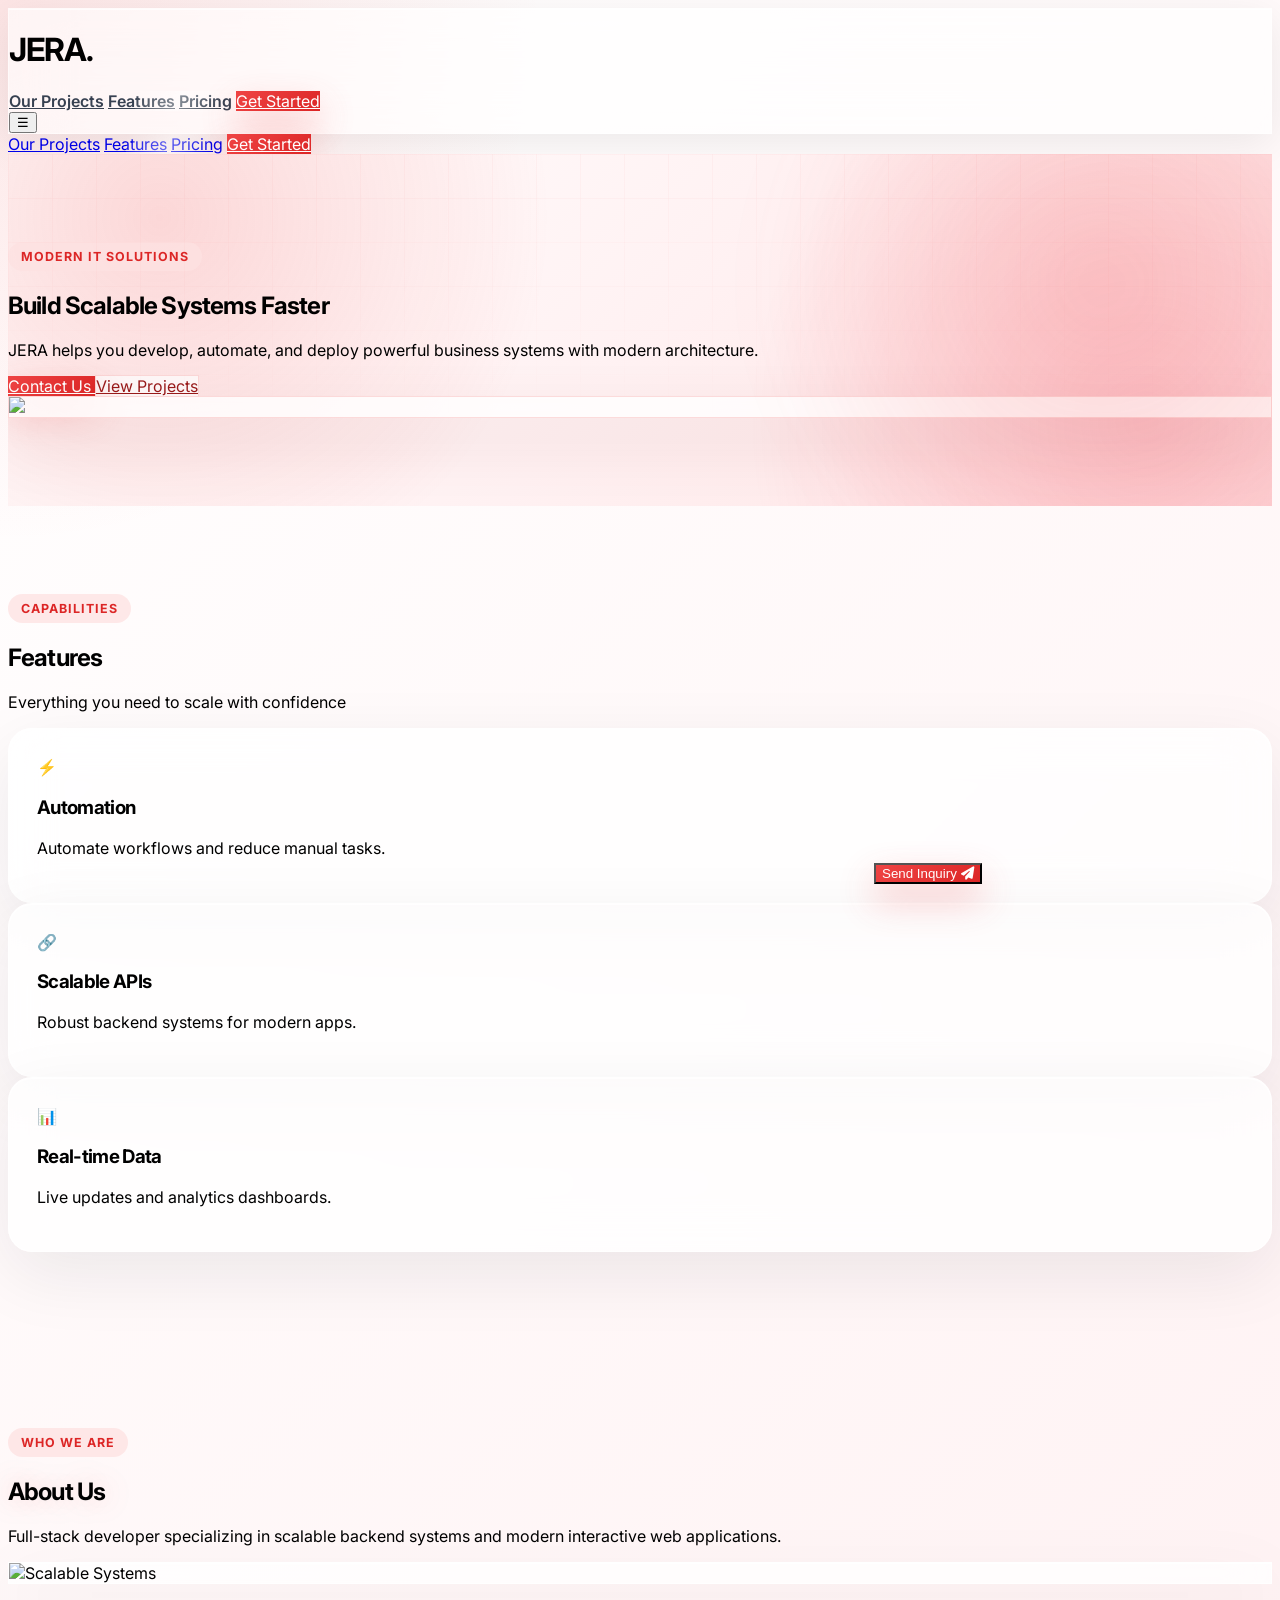
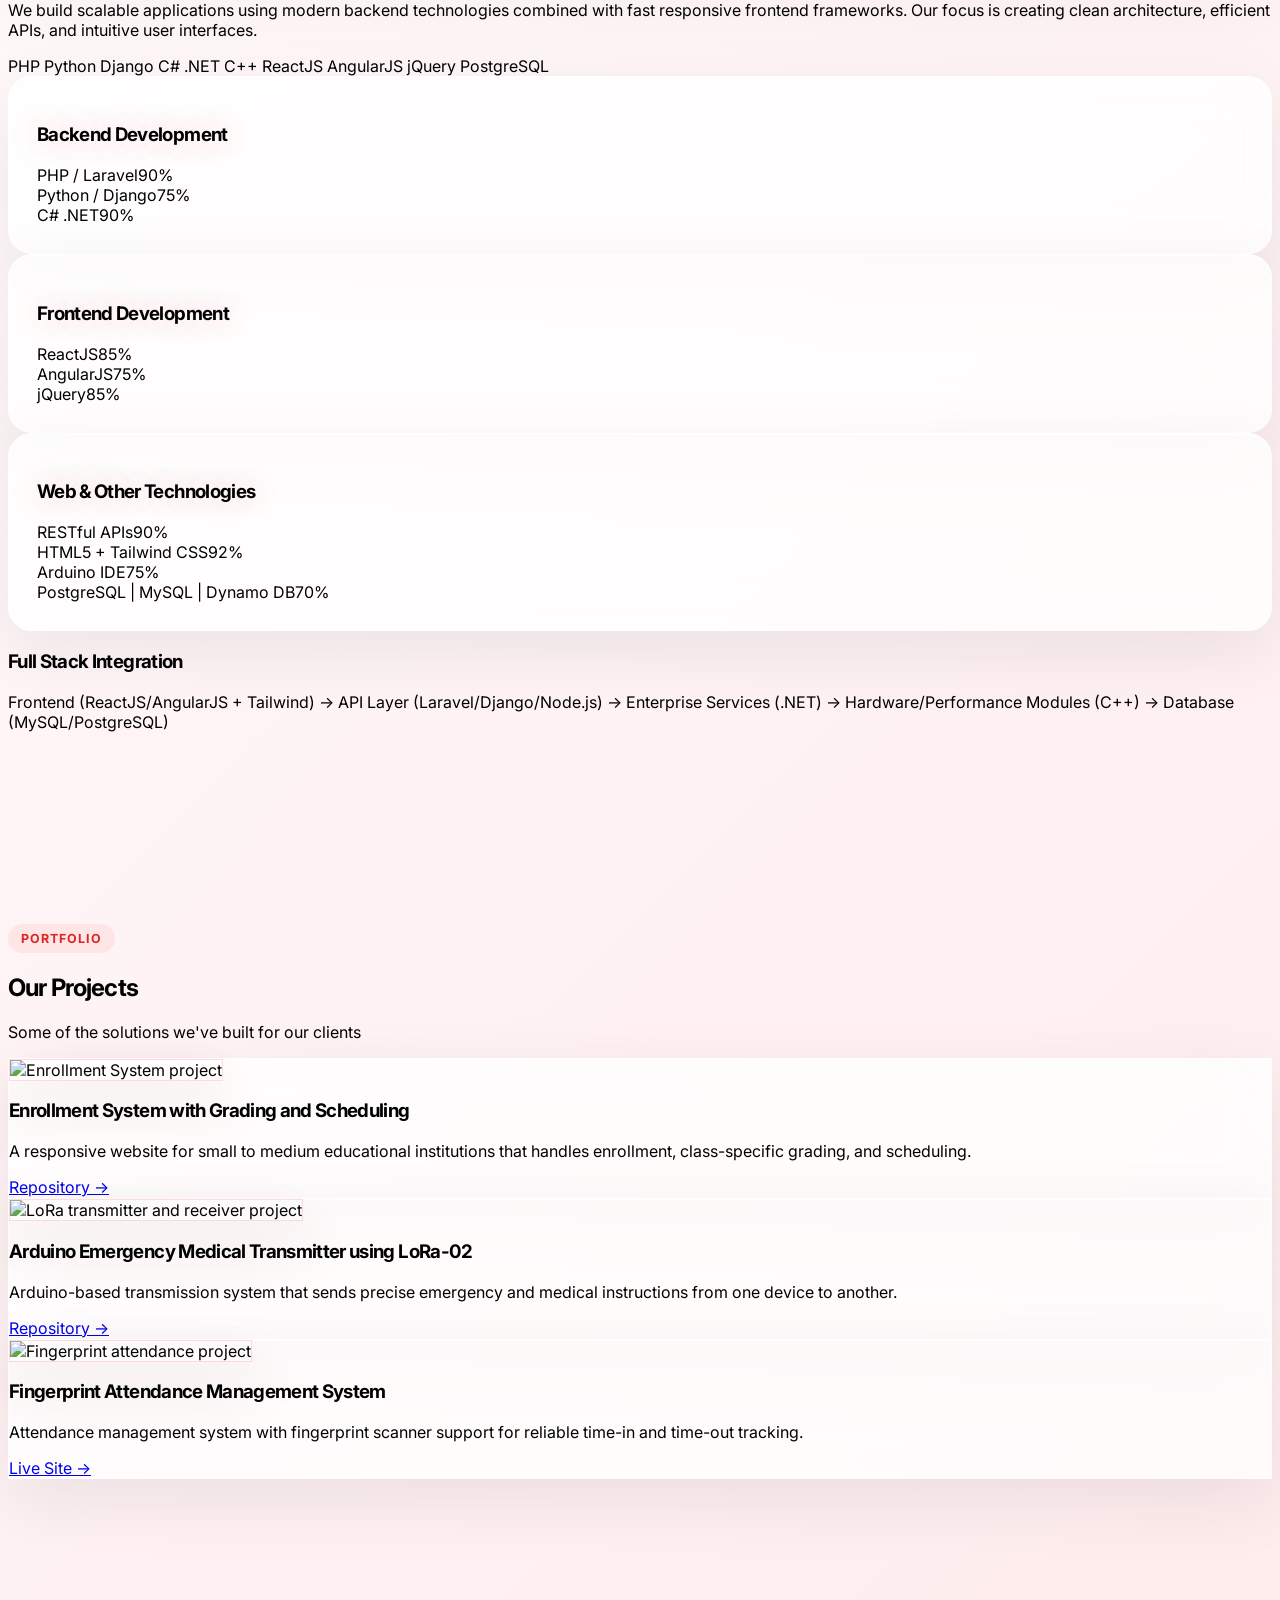
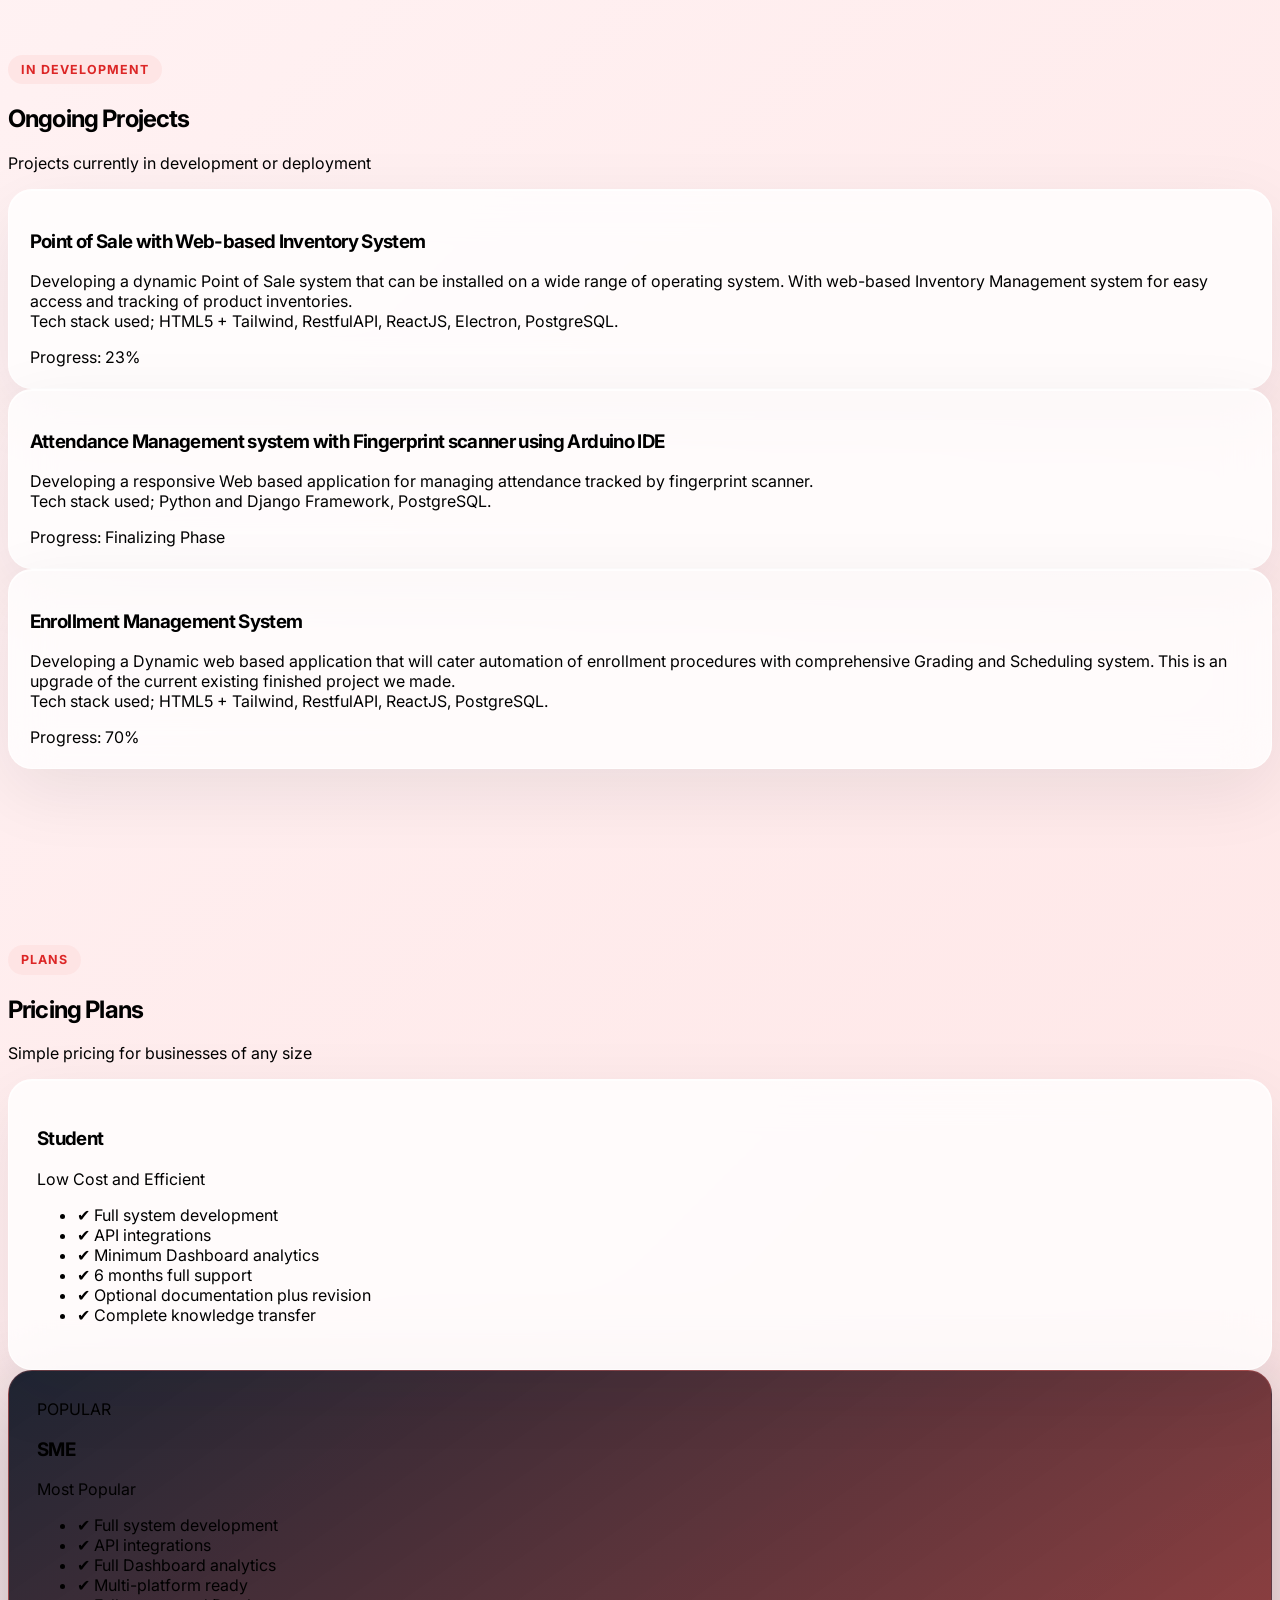
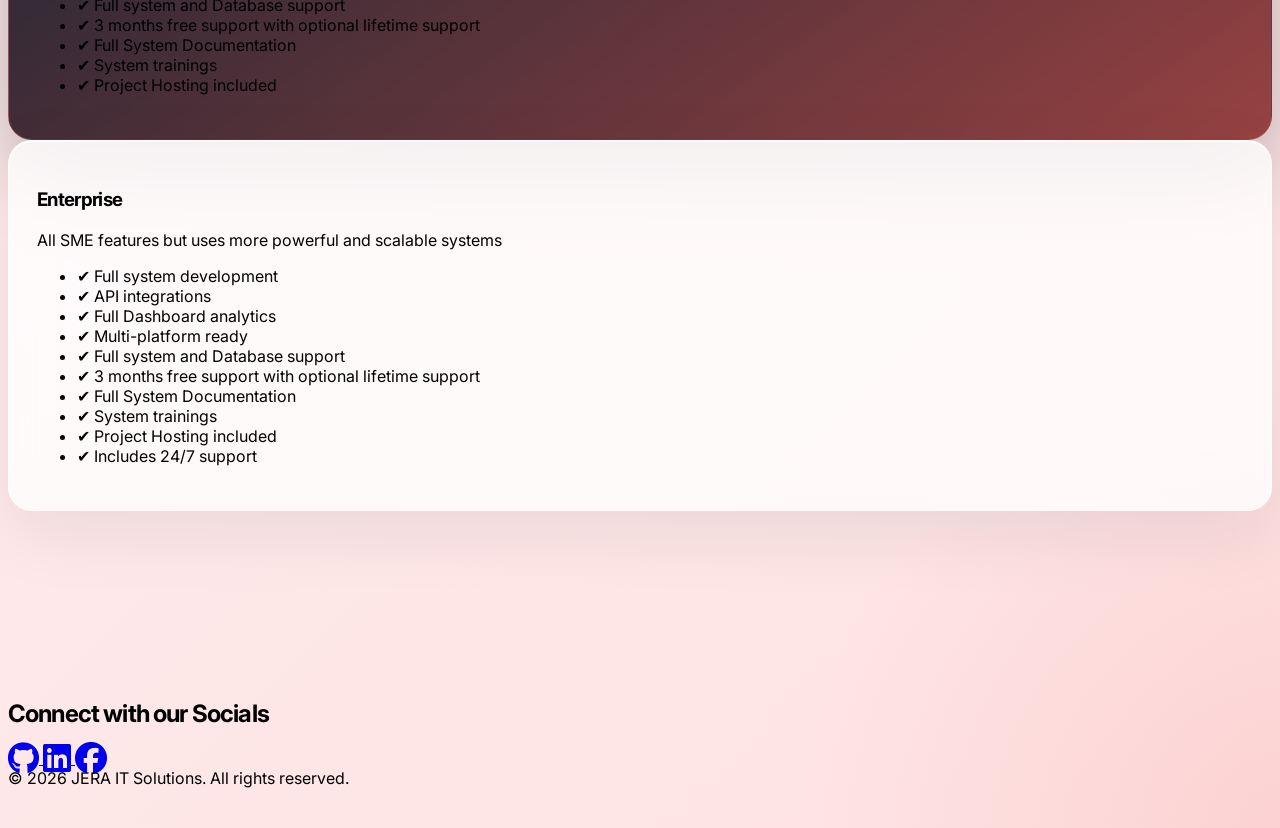
==== commit 6702f0c4: "Jera UI/Ux update Project update" ====
--- a/index.html
+++ b/index.html
@@ -1,385 +1,747 @@
-<!DOCTYPE html>
-<html lang="en">
-<head>
-<meta charset="UTF-8">
-<meta name="viewport" content="width=device-width, initial-scale=1.0">
-<title>JERA | IT Solutions</title>
-<script src="https://cdn.tailwindcss.com"></script>
-<link href="https://fonts.googleapis.com/css2?family=Inter:wght@400;500;600;700&family=Space+Grotesk:wght@500;600;700&display=swap" rel="stylesheet">
-<script src="https://unpkg.com/aos@2.3.1/dist/aos.js"></script>
-<link href="https://unpkg.com/aos@2.3.1/dist/aos.css" rel="stylesheet">
-<link rel="stylesheet" href="https://cdnjs.cloudflare.com/ajax/libs/font-awesome/6.6.0/css/all.min.css">
-<link rel="stylesheet" href="https://cdn.jsdelivr.net/gh/devicons/devicon@latest/devicon.min.css">
-<style>
-html { scroll-behavior: smooth; }
-body { font-family: Inter, sans-serif; }
-.glass {
-  background: rgba(255,255,255,0.6);
-  backdrop-filter: blur(20px);
-  border:1px solid rgba(255,255,255,0.3);
-}
-.hero-bg {
-  background: radial-gradient(circle at 10% 20%, rgba(239,68,68,0.15), transparent 40%),
-              radial-gradient(circle at 90% 80%, rgba(239,68,68,0.15), transparent 40%),
-              linear-gradient(135deg,#ffffff,#ffe4e6);
-}
-.btn-primary {
-  background:#ef4444; color:white;
-}
-.btn-primary:hover { background:#dc2626; }
-.card-hover { transition: all .4s ease; }
-.card-hover:hover { transform: translateY(-10px) scale(1.02); box-shadow: 0 20px 40px rgba(239,68,68,0.2); }
-</style>
-</head>
-<body class="bg-gradient-to-br from-white via-red-50 to-red-100 text-gray-800">
-
-<!-- NAVBAR -->
-<header class="fixed w-full top-0 z-50 glass flex justify-between items-center p-4">
-  <h1 class="font-bold text-xl text-red-500">JERA</h1>
-  <nav class="hidden md:flex gap-6">
-    <a href="#projects" class="hover:text-red-500">Our Projects</a>
-    <a href="#features" class="hover:text-red-500">Features</a>
-    <a href="#pricing" class="hover:text-red-500">Pricing</a>
-    <a href="#cta" class="btn-primary px-5 py-2 rounded-lg">Get Started</a>
-  </nav>
-  <!-- Mobile Menu Button -->
-  <button id="menuBtn" class="md:hidden text-2xl">☰</button>
-</header>
-
-<!-- MOBILE MENU -->
-<div id="mobileMenu" class="fixed inset-0 bg-black/80 backdrop-blur-lg z-40 flex flex-col items-center justify-center gap-6 text-white text-xl p-8 hidden">
-  <a href="#projects" onclick="toggleMenu()">Our Projects</a>
-  <a href="#features" onclick="toggleMenu()">Features</a>
-  <a href="#pricing" onclick="toggleMenu()">Pricing</a>
-  <a href="#cta" class="btn-primary px-8 py-3 rounded-xl" onclick="toggleMenu()">Get Started</a>
-</div>
-
-<!-- HERO -->
-<section class="hero-bg min-h-screen flex items-center">
-  <div class="max-w-6xl mx-auto px-6 grid sm:grid-cols-1 md:grid-cols-2 gap-10 items-center text-center md:text-left">
-    <div>
-      <h1 class="text-4xl sm:text-5xl md:text-6xl font-bold leading-tight mb-6">
-        Build 
-        <span class="text-transparent bg-clip-text bg-gradient-to-r from-red-500 to-pink-500">
-          Scalable Systems
-        </span>
-        Faster
-      </h1>
-      <p class="text-gray-600 mb-6">
-        JERA helps you develop, automate, and deploy powerful business systems with modern architecture.
-      </p>
-      <div class="flex flex-col sm:flex-row justify-center md:justify-start gap-4">
-        <a href="#cta" class="btn-primary px-6 py-3 rounded-xl shadow-lg">
-          Contact Us
-        </a>
-        <a href="#projects" class="px-6 py-3 rounded-xl border border-gray-300 hover:bg-gray-100">
-          View Projects
-        </a>
-      </div>
-    </div>
-    <div class="glass rounded-2xl p-6 shadow-xl w-full md:w-auto mx-auto">
-      <img src="https://lh3.googleusercontent.com/d/1ExCo89WO0HVMukbGLh0-NM4XYe43iur9=w1000" class="rounded-xl w-full md:w-auto">
-    </div>
-  </div>
-</section>
-
-<!-- FEATURES -->
-<section id="features" data-aos="fade-up" class="py-24">
-  <div class="max-w-6xl mx-auto text-center mb-16">
-    <h2 class="text-3xl font-bold">Features</h2>
-    <p class="text-gray-600">Everything you need to scale</p>
-  </div>
-  <div class="max-w-6xl mx-auto grid sm:grid-cols-1 md:grid-cols-3 gap-6 px-6">
-    <div class="glass p-6 sm:p-4 rounded-xl card-hover text-center">
-      <div class="text-red-500 text-3xl mb-4">⚡</div>
-      <h3 class="font-semibold text-lg mb-3">Automation</h3>
-      <p class="text-gray-600">Automate workflows and reduce manual tasks.</p>
-    </div>
-    <div class="glass p-6 sm:p-4 rounded-xl card-hover text-center">
-      <div class="text-red-500 text-3xl mb-4">🔗</div>
-      <h3 class="font-semibold text-lg mb-3">Scalable APIs</h3>
-      <p class="text-gray-600">Robust backend systems for modern apps.</p>
-    </div>    
-    <div class="glass p-6 sm:p-4 rounded-xl card-hover text-center">
-      <div class="text-red-500 text-3xl mb-4">📊</div>
-      <h3 class="font-semibold text-lg mb-3">Real-time Data</h3>
-      <p class="text-gray-600">Live updates and analytics dashboards.</p>
-    </div>     
-  </div>
-</section>
-
-<!-- ABOUT -->
-<section id="about" class="py-24 bg-gradient-to-b from-black to-red-500">
-  <div class="max-w-7xl mx-auto px-6">
-    <div class="text-center mb-16">
-      <h2 class="text-4xl font-bold text-red-500 neon-text" data-aos="fade-up">About Us</h2>
-      <p class="text-gray-200 mt-4 max-w-2xl mx-auto" data-aos="fade-up" data-aos-delay="100">
-        Full-stack developer specializing in scalable backend systems and modern interactive web applications.
-      </p>
-    </div>
-    <div class="grid sm:grid-cols-1 md:grid-cols-2 gap-8 items-start">
-      <div data-aos="fade-right">
-        <div class="overflow-hidden rounded-2xl glass shadow-lg group">
-          <img src="https://lh3.googleusercontent.com/d/1ExCo89WO0HVMukbGLh0-NM4XYe43iur9=w1000" alt="Scalable Systems"
-               class="rounded-2xl shadow-2xl shadow-red-500/40 border border-red-500/30 transform transition duration-500 group-hover:scale-110 group-hover:brightness-110 w-full">
-        </div>
-        <p class="text-white mt-6 leading-relaxed" data-aos="fade-up" data-aos-delay="200">
-          We build scalable applications using modern backend technologies
-          combined with fast responsive frontend frameworks. Our focus is
-          creating clean architecture, efficient APIs, and intuitive user
-          interfaces.
-        </p>
-        <div class="mt-6 flex flex-wrap justify-center md:justify-start gap-3" data-aos="fade-up" data-aos-delay="300">
-          <span class="px-4 py-2 bg-blue-100 text-blue-700 rounded-lg text-sm font-medium">PHP</span>
-          <span class="px-4 py-2 bg-green-100 text-green-700 rounded-lg text-sm font-medium">Python</span>
-          <span class="px-4 py-2 bg-purple-100 text-purple-700 rounded-lg text-sm font-medium">Django</span>
-          <span class="px-4 py-2 bg-red-100 text-red-700 rounded-lg text-sm font-medium">C# .NET</span>
-          <span class="px-4 py-2 bg-yellow-100 text-yellow-700 rounded-lg text-sm font-medium">C++</span>
-          <span class="px-4 py-2 bg-indigo-100 text-indigo-700 rounded-lg text-sm font-medium">ReactJS</span>
-          <span class="px-4 py-2 bg-pink-100 text-pink-700 rounded-lg text-sm font-medium">AngularJS</span>
-          <span class="px-4 py-2 bg-gray-200 text-gray-700 rounded-lg text-sm font-medium">jQuery</span>
-          <span class="px-4 py-2 bg-gray-200 text-pink-700 rounded-lg text-sm font-medium">PostgreSQL</span>
-        </div>
-      </div>
-
-      <!-- SKILLS -->
-      <div class="space-y-10" data-aos="fade-left">
-        <!-- Backend -->
-        <div class="glass p-6 rounded-2xl shadow-lg">
-          <h3 class="text-xl font-semibold mb-4 text-red-500 neon-text">Backend Development</h3>
-          <div class="space-y-4">
-            <div><div class="flex justify-between mb-1"><span>PHP / Laravel</span><span>90%</span></div><div class="w-full bg-gray-200 rounded-full h-2"><div class="bg-blue-600 h-2 rounded-full w-[90%] sm:w-full"></div></div></div>
-            <div><div class="flex justify-between mb-1"><span>Python / Django</span><span>75%</span></div><div class="w-full bg-gray-200 rounded-full h-2"><div class="bg-green-600 h-2 rounded-full w-[75%] sm:w-full"></div></div></div>
-            <div><div class="flex justify-between mb-1"><span>C# .NET</span><span>90%</span></div><div class="w-full bg-gray-200 rounded-full h-2"><div class="bg-purple-600 h-2 rounded-full w-[90%] sm:w-full"></div></div></div>
-          </div>
-        </div>
-
-        <!-- Frontend -->
-        <div class="glass p-6 rounded-2xl shadow-lg">
-          <h3 class="text-xl font-semibold mb-4 text-red-500 neon-text">Frontend Development</h3>
-          <div class="space-y-4">
-            <div><div class="flex justify-between mb-1"><span>ReactJS</span><span>85%</span></div><div class="w-full bg-gray-200 rounded-full h-2"><div class="bg-cyan-500 h-2 rounded-full w-[85%] sm:w-full"></div></div></div>
-            <div><div class="flex justify-between mb-1"><span>AngularJS</span><span>75%</span></div><div class="w-full bg-gray-200 rounded-full h-2"><div class="bg-red-500 h-2 rounded-full w-[75%] sm:w-full"></div></div></div>
-            <div><div class="flex justify-between mb-1"><span>jQuery</span><span>85%</span></div><div class="w-full bg-gray-200 rounded-full h-2"><div class="bg-gray-700 h-2 rounded-full w-[85%] sm:w-full"></div></div></div>
-          </div>
-        </div>
-
-        <!-- Web & Other -->
-        <div class="glass p-6 rounded-2xl shadow-lg">
-          <h3 class="text-xl font-semibold mb-4 text-red-500 neon-text">Web & Other Technologies</h3>
-          <div class="space-y-4">
-            <div><div class="flex justify-between mb-1"><span>RESTful APIs</span><span>90%</span></div><div class="w-full bg-gray-200 rounded-full h-2"><div class="bg-orange-500 h-2 rounded-full w-[90%] sm:w-full"></div></div></div>
-            <div><div class="flex justify-between mb-1"><span>HTML5 + Tailwind CSS</span><span>92%</span></div><div class="w-full bg-gray-200 rounded-full h-2"><div class="bg-teal-500 h-2 rounded-full w-[92%] sm:w-full"></div></div></div>
-            <div><div class="flex justify-between mb-1"><span>Arduino IDE</span><span>75%</span></div><div class="w-full bg-gray-200 rounded-full h-2"><div class="bg-teal-900 h-2 rounded-full w-[75%] sm:w-full"></div></div></div>
-            <div><div class="flex justify-between mb-1"><span>PostgreSQL | MySQL | Dynamo DB</span><span>70%</span></div><div class="w-full bg-gray-200 rounded-full h-2"><div class="bg-pink-500 h-2 rounded-full w-[70%] sm:w-full"></div></div></div>
-          </div>
-        </div>
-      </div>
-    </div>
-
-    <div class="max-w-5xl mx-auto mt-16 text-center" data-aos="fade-up" data-aos-delay="300">
-      <h3 class="text-2xl font-semibold mb-4">Full Stack Integration</h3>
-      <p class="text-gray-200">
-        Frontend (ReactJS/AngularJS + Tailwind) → API Layer (Laravel/Django/Node.js) → Enterprise Services (.NET) → Hardware/Performance Modules (C++) → Database (MySQL/PostgreSQL)
-      </p>
-    </div>
-  </div>
-</section>
-
-<!-- PROJECTS -->
-<section id="projects" class="py-24 bg-red-50">
-  <div class="max-w-6xl mx-auto text-center mb-16">
-    <h2 class="text-3xl font-bold">Our Projects</h2>
-    <p class="text-gray-600 mt-2">Some of the solutions we've built for our clients</p>
-  </div>
-  <div class="max-w-6xl mx-auto grid sm:grid-cols-1 md:grid-cols-3 gap-6 px-6">
-    <div class="glass p-6 rounded-2xl shadow-lg card-hover text-center">
-      <img src="https://lh3.googleusercontent.com/d/1l4umaZQM8X5EB-Pi2LjHsZ992CKSxOUO=w500" class="rounded-xl mb-4 w-full">
-      <h3 class="font-semibold text-lg mb-2">Enrollment System with Grading and Scheduling</h3>
-      <p class="text-gray-600">A responsive website for Small to Medium Educational institution that handles the Entire Enrollment system with Class to Student specific Grading and Scheduling system.</p>
-      <a href="https://github.com/jrapirap-local/Enrolment-Management-system-with-Gradng-and-Sceduling"
-        class="text-red-400 font-medium hover:text-red-500"
-        target="_blank">
-        View Project Repository →
-      </a>      
-    </div>
-    <div class="glass p-6 rounded-2xl shadow-lg card-hover text-center">
-      <img src="https://lh3.googleusercontent.com/d/1LMKwOX7fU62uqXlq9dDKEbSEcb7TctAk=w500" class="rounded-xl mb-4 w-full">
-      <h3 class="font-semibold text-lg mb-2">Arduino based Emergency and Medical Transmitter and Reciever using LoRa-02</h3>
-      <p class="text-gray-600">Using Arduino IDE as the base technology to transmit date from one device to another that delivers precise medical instructions.</p>
-      <a href="https://github.com/jrapirap-local/Arduino-Based-Transmitter-and-Reciever" class="text-red-400 font-medium hover:text-red-500" target="_blank">
-        View Project Repository →
-      </a>      
-    </div>
-    <div class="glass p-6 rounded-2xl shadow-lg card-hover text-center">
-      <img src="https://lh3.googleusercontent.com/d/1-3j-7jVywbbw5ygkBE9Ik41Wkdxst4tY=w500" class="rounded-xl mb-4 w-full">
-      <h3 class="font-semibold text-lg mb-2">Attendance Management system with Fingerprint scanner using Arduino IDE</h3>
-      <p class="text-gray-600">An attendance management system with Fingerprint scanner for time-in and time-out.</p>
-      <a href="http://72.62.254.36/login/" class="text-red-400 font-medium hover:text-red-500" target="_blank">
-        View Live Site →
-      </a>       
-    </div>
-  </div>
-</section>
-
-<!-- ONGOING PROJECTS -->
-<section id="ongoing" class="py-24 bg-gradient-to-b from-red-100 to-red-200">
-  <div class="max-w-6xl mx-auto text-center mb-16">
-    <h2 class="text-3xl font-bold">Ongoing Projects</h2>
-    <p class="text-gray-600 mt-2">Projects currently in development or deployment</p>
-  </div>
-  <div class="max-w-6xl mx-auto grid sm:grid-cols-1 md:grid-cols-2 gap-6 px-6">
-    <div class="glass p-6 rounded-2xl shadow-lg card-hover">
-      <h3 class="font-semibold text-xl mb-2 text-red-500">Point of Sale with Web-based Inventory System</h3>
-      <p class="text-gray-700 mb-4">Developing a dynamic Point of Sale system that can be installed on a wide range of operating system. With web-based Inventory Management system for easy access and tracking of product inventories.<br>Tech stack used; HTLM5 + Tailwind, RestfulAPI, ReactJS, Electron, PostgreSQL.</p></p>
-      <div class="flex justify-between text-sm text-gray-600">
-        <span>Progress:</span>
-        <span>5%</span>
-      </div>
-      <div class="w-full bg-gray-200 rounded-full h-2 mt-1">
-        <div class="bg-red-500 h-2 rounded-full w-[5%]"></div>
-      </div>
-    </div>    
-    <div class="glass p-6 rounded-2xl shadow-lg card-hover">
-      <h3 class="font-semibold text-xl mb-2 text-red-500">Attendance Management system with Fingerprint scanner using Arduino IDE</h3>
-      <p class="text-gray-700 mb-4">Developing a responsive Web based application for managing attendance tracked by fingerprint scanner. <br/>Tech stack used; Phyton and Django Framework, PostgreSQL.</p></p>
-      <div class="flex justify-between text-sm text-gray-600">
-        <span>Progress:</span>
-        <span>Finilazing Phase</span>
-      </div>
-      <div class="w-full bg-gray-200 rounded-full h-2 mt-1">
-        <div class="bg-red-500 h-2 rounded-full w-[100%]"></div>
-      </div>
-    </div>
-    <div class="glass p-6 rounded-2xl shadow-lg card-hover">
-      <h3 class="font-semibold text-xl mb-2 text-red-500">Enrollment Management System</h3>
-      <p class="text-gray-700 mb-4">Developing a Dynamic web based application that will cater automation of enrollment procedures with comprehensice Grading and Sceduling system. This is an upgrade of the current exsiting finished project we made. <br>Tech stack used; HTLM5 + Tailwind, RestfulAPI, ReactJS, PostgreSQL.</p></p>
-      <div class="flex justify-between text-sm text-gray-600">
-        <span>Progress:</span>
-        <span>65%</span>
-      </div>
-      <div class="w-full bg-gray-200 rounded-full h-2 mt-1">
-        <div class="bg-red-500 h-2 rounded-full w-[65%]"></div>
-      </div>
-    </div>
-  </div>
-</section>
-
-<!-- PRICING -->
-<section id="pricing" class="py-24 bg-red-50">
-  <div class="max-w-6xl mx-auto text-center mb-16">
-    <h2 class="text-3xl font-bold">Pricing Plans</h2>
-    <p class="text-gray-600 mt-2">Simple pricing for businesses of any size</p>
-  </div>
-  <div class="max-w-5xl mx-auto grid md:grid-cols-3 gap-8 px-6">
-    <div class="glass p-8 rounded-xl text-center">
-      <h3 class="font-semibold mb-4">Student</h3>
-      <p class="text-sm text-red-500 mb-2">Low Cost and Efficient</p>
-
-      <ul class="text-sm text-gray-600 mb-4 space-y-1">
-        <li>✔ Full system development</li>
-        <li>✔ API integrations</li>
-        <li>✔ Minimum Dashboard analytics</li>
-        <li>✔ 6 months full support</li>
-        <li>✔ Optional documentation plus revision</li>
-        <li>✔ Complete knowledge transfer</li>
-      </ul>
-      <!-- <a class="btn-primary px-6 py-2 rounded-lg">Choose</a> -->
-    </div>
-
-    <div class="glass p-8 rounded-xl text-center border-2 border-red-500 scale-105 bg-black/80 shadow-xl">
-      <h3 class="text-3xl text-gray-200 font-semibold mb-2">SME</h3>
-      <p class="text-sm text-red-500 mb-2">Most Popular</p>
-
-      <ul class="text-sm text-gray-400 mb-4 space-y-1">
-        <li>✔ Full system development</li>
-        <li>✔ API integrations</li>
-        <li>✔ Full Dashboard analytics</li>
-        <li>✔ Multi-platform ready</li>
-        <li>✔ Full system and Database support</li>
-        <li>✔ 3 months free support with optional lifetime support</li>
-        <li>✔ Full System Documentation</li>
-        <li>✔ System trainings</li>
-        <li>✔ Project Hosting included</li>
-      </ul>
-
-      <!-- <a class="btn-primary px-6 py-2 rounded-lg">Choose</a> -->
-    </div>
-
-    <div class="glass p-8 rounded-xl text-center">
-      <h3 class="font-semibold mb-4">Enterprise</h3>
-      <p class="text-sm text-red-500 mb-2">All SME features but uses more powerful and scalable systems</p>
-
-      <ul class="text-sm text-gray-600 mb-4 space-y-1">
-        <li>✔ Full system development</li>
-        <li>✔ API integrations</li>
-        <li>✔ Full Dashboard analytics</li>
-        <li>✔ Multi-platform ready</li>
-        <li>✔ Full system and Database support</li>
-        <li>✔ 3 months free support with optional lifetime support</li>
-        <li>✔ Full System Documentation</li>
-        <li>✔ System trainings</li>
-        <li>✔ Project Hosting included</li>
-        <li>✔ Includes 24/7 support</li>
-      </ul>
-      <!-- <a class="btn-primary px-6 py-2 rounded-lg">Contact</a> -->
-    </div>
-  </div>
-</section>
-
-<!-- CTA -->
-<footer id="cta" class="py-24 bg-black/80 text-white text-center">
-  <h2 class="text-4xl text-red-500 font-bold mb-6">
-    Contact Us via our Socials or send us a mail<br/>
-    @ 
-    <a href="mailto:jrapirap27@gmail.com?subject=Hello&body=Hi there, I am interested in your services." 
-       class="text-gray-300 hover:underline transition-all">jrapirap27@gmail.com</a> or 
-    <a href="mailto:jkrapirap27@gmail.com?subject=Hello&body=Hi there, I am interested in your services." 
-       class="text-gray-300 hover:underline transition-all">jkrapirap27@gmail.com</a>.
-  </h2>
-
-  <h2 class="text-3xl font-bold text-center mb-10 text-red-500">
-    Connect with our Socials
-  </h2>
-
-  <div class="flex justify-center gap-10">
-    <!-- GitHub -->
-    <a href="https://github.com/jrapirap-local" target="_blank"
-       class="social-icon text-red-500 hover:text-red-400 transition transform hover:scale-125"
-       aria-label="GitHub Profile">
-      <i class="fa-brands fa-github fa-2xl"></i>
-    </a>
-
-    <!-- LinkedIn -->
-    <a href="https://linkedin.com/in/jeffrey-rapirap-924b37395" target="_blank"
-       class="social-icon text-red-500 hover:text-red-400 transition transform hover:scale-125"
-       aria-label="LinkedIn Profile">
-      <i class="fa-brands fa-linkedin fa-2xl"></i>
-    </a>
-
-    <!-- Facebook -->
-    <a href="https://facebook.com/jeraitsolution" target="_blank"
-       class="social-icon text-red-500 hover:text-red-400 transition transform hover:scale-125"
-       aria-label="Facebook Profile">
-      <i class="fa-brands fa-facebook fa-2xl"></i>
-    </a>
-  </div>
-</footer>
-
-<!-- FOOTER -->
-<!-- <footer class="py-12 bg-red-700 text-white text-center">
-  <p>© 2026 JERA IT Solutions. All rights reserved.</p>
-</footer> -->
-
-<!-- SCRIPTS -->
-<script>
-AOS.init({ duration: 800, once: true });
-const menuBtn = document.getElementById('menuBtn');
-const mobileMenu = document.getElementById('mobileMenu');
-function toggleMenu() {
-  mobileMenu.classList.toggle('hidden');
-}
-menuBtn.addEventListener('click', toggleMenu);
-</script>
-</body>
+<!DOCTYPE html>
+<html lang="en">
+<head>
+<meta charset="UTF-8">
+<meta name="viewport" content="width=device-width, initial-scale=1.0">
+<title>JERA | IT Solutions</title>
+<script src="https://cdn.tailwindcss.com"></script>
+<link href="https://fonts.googleapis.com/css2?family=Inter:wght@400;500;600;700&family=Space+Grotesk:wght@500;600;700&display=swap" rel="stylesheet">
+<script src="https://unpkg.com/aos@2.3.1/dist/aos.js"></script>
+<link href="https://unpkg.com/aos@2.3.1/dist/aos.css" rel="stylesheet">
+<link rel="stylesheet" href="https://cdnjs.cloudflare.com/ajax/libs/font-awesome/6.6.0/css/all.min.css">
+<link rel="stylesheet" href="https://cdn.jsdelivr.net/gh/devicons/devicon@latest/devicon.min.css">
+<style>
+:root {
+  --jera-red: #ef4444;
+  --jera-red-dark: #dc2626;
+  --jera-red-soft: #fee2e2;
+  --jera-ink: #111827;
+  --jera-muted: #6b7280;
+}
+
+html { scroll-behavior: smooth; }
+body {
+  font-family: Inter, sans-serif;
+  background:
+    radial-gradient(circle at top left, rgba(239,68,68,.14), transparent 34rem),
+    radial-gradient(circle at bottom right, rgba(239,68,68,.10), transparent 30rem),
+    linear-gradient(135deg, #fff 0%, #fff1f2 48%, #fee2e2 100%);
+}
+
+h1, h2, h3 { font-family: "Space Grotesk", Inter, sans-serif; letter-spacing: -0.035em; }
+
+.glass {
+  background: rgba(255,255,255,0.78);
+  backdrop-filter: blur(22px);
+  -webkit-backdrop-filter: blur(22px);
+  border: 1px solid rgba(255,255,255,0.72);
+  box-shadow: 0 22px 70px rgba(17,24,39,.08), inset 0 1px 0 rgba(255,255,255,.75);
+}
+
+.dark-glass {
+  background: linear-gradient(145deg, rgba(17,24,39,.94), rgba(127,29,29,.82));
+  border: 1px solid rgba(248,113,113,.22);
+  box-shadow: 0 24px 80px rgba(17,24,39,.30);
+}
+
+.hero-bg {
+position: relative;
+overflow: hidden;
+background:
+radial-gradient(circle at 12% 18%, rgba(239,68,68,0.20), transparent 34%),
+radial-gradient(circle at 90% 76%, rgba(244,63,94,0.18), transparent 34%),
+linear-gradient(135deg,#ffffff 0%,#fff1f2 52%,#fee2e2 100%);
+}
+
+/* Animated grid overlay */
+.hero-bg::before {
+content: "";
+position: absolute;
+inset: 0;
+background-image:
+linear-gradient(rgba(239,68,68,.08) 1px, transparent 1px),
+linear-gradient(90deg, rgba(239,68,68,.08) 1px, transparent 1px);
+background-size: 44px 44px;
+mask-image: linear-gradient(to bottom, rgba(0,0,0,.45), transparent 78%);
+animation: gridMove 18s linear infinite;
+pointer-events: none;
+}
+
+/* Glow effects */
+.hero-bg::after {
+content: "";
+position: absolute;
+width: 700px;
+height: 700px;
+background: radial-gradient(circle, rgba(239,68,68,0.18), transparent 70%);
+top: -220px;
+right: -180px;
+animation: floatGlow 10s ease-in-out infinite;
+filter: blur(30px);
+pointer-events: none;
+}
+
+/* Floating particles */
+.hero-particles span {
+position: absolute;
+display: block;
+width: 6px;
+height: 6px;
+background: rgba(239,68,68,0.35);
+border-radius: 999px;
+animation: particleFloat linear infinite;
+}
+
+@keyframes gridMove {
+from {
+transform: translateY(0px);
+}
+to {
+transform: translateY(44px);
+}
+}
+
+@keyframes floatGlow {
+0%,100% {
+transform: translateY(0px) translateX(0px);
+}
+50% {
+transform: translateY(20px) translateX(-20px);
+}
+}
+
+@keyframes particleFloat {
+from {
+transform: translateY(0px);
+opacity: 0;
+}
+
+15% {
+opacity: 1;
+}
+
+to {
+transform: translateY(-900px);
+opacity: 0;
+}
+}
+
+
+.section-kicker {
+  display: inline-flex;
+  align-items: center;
+  gap: .5rem;
+  padding: .45rem .8rem;
+  border-radius: 999px;
+  background: rgba(254,226,226,.78);
+  color: var(--jera-red-dark);
+  font-size: .78rem;
+  font-weight: 700;
+  letter-spacing: .08em;
+  text-transform: uppercase;
+}
+
+.btn-primary {
+  background: linear-gradient(135deg, #ef4444, #dc2626);
+  color: white;
+  box-shadow: 0 16px 36px rgba(239,68,68,.30);
+  transition: all .25s ease;
+}
+.btn-primary:hover { transform: translateY(-2px); box-shadow: 0 20px 46px rgba(220,38,38,.38); }
+
+.btn-secondary {
+  background: rgba(255,255,255,.72);
+  border: 1px solid rgba(239,68,68,.18);
+  color: #991b1b;
+  transition: all .25s ease;
+}
+.btn-secondary:hover { background: white; transform: translateY(-2px); box-shadow: 0 14px 34px rgba(17,24,39,.08); }
+
+.card-hover { transition: transform .35s ease, box-shadow .35s ease, border-color .35s ease; }
+.card-hover:hover { transform: translateY(-8px); box-shadow: 0 28px 70px rgba(239,68,68,0.16); border-color: rgba(239,68,68,.28); }
+
+.pro-card { border-radius: 1.5rem; padding: 1.75rem; }
+.image-frame { border: 1px solid rgba(239,68,68,.18); box-shadow: 0 24px 60px rgba(127,29,29,.13); }
+.neon-text { text-shadow: 0 0 30px rgba(239,68,68,.25); }
+
+.nav-link { color: #374151; font-weight: 600; transition: color .2s ease; }
+.nav-link:hover { color: #dc2626; }
+
+
+/* Floating contact widget */
+.contact-dock {
+  position: fixed;
+  right: 1rem;
+  bottom: 1rem;
+  z-index: 60;
+  width: min(92vw, 390px);
+}
+
+.contact-panel {
+  max-height: min(72vh, 560px);
+  overflow-y: auto;
+  transform-origin: bottom right;
+}
+
+.contact-panel.hidden {
+  display: none;
+}
+
+.contact-input {
+  width: 100%;
+  border-radius: 1rem;
+  border: 1px solid rgba(239,68,68,.22);
+  background: rgba(255,255,255,.9);
+  padding: .85rem 1rem;
+  outline: none;
+  transition: box-shadow .25s ease, border-color .25s ease, transform .25s ease;
+}
+
+.contact-input:focus {
+  border-color: rgba(239,68,68,.85);
+  box-shadow: 0 0 0 4px rgba(254,226,226,.9);
+}
+
+@media (max-width: 640px) {
+  .contact-dock {
+    left: .75rem;
+    right: .75rem;
+    bottom: .75rem;
+    width: auto;
+  }
+
+  .contact-panel {
+    max-height: 68vh;
+  }
+}
+/* GLOBAL SPACING TIGHTEN */
+section {
+  padding-top: 5.5rem !important;
+  padding-bottom: 5.5rem !important;
+}
+
+/* HERO MOBILE FIX */
+@media (max-width: 768px) {
+  .hero-bg {
+    min-height: auto;
+    padding-top: 8rem;
+    padding-bottom: 5rem;
+  }
+
+  .hero-bg h1 {
+    font-size: 3.2rem !important;
+    line-height: .95;
+  }
+
+  .hero-bg p {
+    font-size: 1rem;
+    line-height: 1.7;
+  }
+}
+
+/* NAVBAR ELITE LOOK */
+header.glass {
+  background: rgba(255,255,255,.58);
+  border: 1px solid rgba(255,255,255,.45);
+  backdrop-filter: blur(30px);
+  box-shadow:
+    0 10px 40px rgba(0,0,0,.08),
+    inset 0 1px 0 rgba(255,255,255,.7);
+}
+
+/* PROJECT CARD CONSISTENCY */
+.portfolio-card,
+.pro-card {
+  height: 100%;
+}
+
+/* COMPACT ONGOING CARDS */
+#ongoing .pro-card {
+  padding: 1.3rem;
+}
+
+/* FOOTER FIX */
+footer#cta {
+  padding-top: 5rem !important;
+  padding-bottom: 2rem !important;
+}
+
+/* FLOATING CONTACT FIX */
+@media (max-width: 640px) {
+  .fixed.bottom-4.right-6.z-50 {
+    left: 1rem;
+    right: 1rem;
+    width: auto;
+    bottom: 1rem;
+  }
+
+  #contactPanel {
+    max-height: 70vh;
+    overflow-y: auto;
+  }
+}
+
+/* SMOOTHER CARD HOVER */
+.card-hover {
+  transition:
+    transform .45s cubic-bezier(.22,1,.36,1),
+    box-shadow .45s ease,
+    border-color .35s ease;
+}
+
+.card-hover:hover {
+  transform: translateY(-10px) scale(1.01);
+}
+
+/* PREMIUM BUTTON FEEL */
+.btn-primary {
+  position: relative;
+  overflow: hidden;
+}
+
+.btn-primary::before {
+  content: "";
+  position: absolute;
+  top: 0;
+  left: -120%;
+  width: 100%;
+  height: 100%;
+  background: linear-gradient(
+    120deg,
+    transparent,
+    rgba(255,255,255,.4),
+    transparent
+  );
+  transition: .7s;
+}
+
+.btn-primary:hover::before {
+  left: 120%;
+}
+</style>
+</head>
+<body class="text-gray-800 antialiased selection:bg-red-500 selection:text-white">
+
+<!-- NAVBAR -->
+<header class="fixed left-1/2 top-4 z-50 w-[calc(100%-2rem)] max-w-7xl -translate-x-1/2 glass flex justify-between items-center px-5 py-3 rounded-2xl">
+  <h1 class="font-bold text-2xl text-red-500 tracking-tight">JERA<span class="text-gray-900">.</span></h1>
+  <nav class="hidden md:flex gap-7 items-center text-sm">
+    <a href="#projects" class="nav-link">Our Projects</a>
+    <a href="#features" class="nav-link">Features</a>
+    <a href="#pricing" class="nav-link">Pricing</a>
+    <a href="#cta" class="btn-primary px-5 py-2.5 rounded-xl font-semibold">Get Started</a>
+  </nav>
+  <!-- Mobile Menu Button -->
+  <button id="menuBtn" class="md:hidden text-2xl">☰</button>
+</header>
+
+<!-- MOBILE MENU -->
+<div id="mobileMenu" class="fixed inset-0 bg-black/80 backdrop-blur-lg z-40 flex flex-col items-center justify-center gap-6 text-white text-xl p-8 hidden">
+  <a href="#projects" onclick="toggleMenu()">Our Projects</a>
+  <a href="#features" onclick="toggleMenu()">Features</a>
+  <a href="#pricing" onclick="toggleMenu()">Pricing</a>
+  <a href="#cta" class="btn-primary px-8 py-3 rounded-xl" onclick="toggleMenu()">Get Started</a>
+</div>
+
+<!-- HERO -->
+<section class="hero-bg min-h-screen flex items-center pt-28 pb-16">
+  <div class="relative z-10 max-w-7xl mx-auto px-6 grid sm:grid-cols-1 md:grid-cols-2 gap-14 items-center text-center md:text-left">
+    <div>
+      <span class="section-kicker mb-5">Modern IT Solutions</span>
+      <h1 class="text-5xl sm:text-6xl md:text-7xl font-bold leading-[0.95] mb-6 text-gray-950">
+        Build 
+        <span class="text-transparent bg-clip-text bg-gradient-to-r from-red-500 to-pink-500">
+          Scalable Systems
+        </span>
+        Faster
+      </h1>
+      <p class="text-gray-600 text-lg leading-8 mb-8 max-w-xl mx-auto md:mx-0">
+        JERA helps you develop, automate, and deploy powerful business systems with modern architecture.
+      </p>
+      <div class="flex flex-col sm:flex-row justify-center md:justify-start gap-4">
+        <a href="#cta" class="btn-primary px-7 py-3.5 rounded-xl font-semibold">
+          Contact Us
+        </a>
+        <a href="#projects" class="btn-secondary px-7 py-3.5 rounded-xl font-semibold">
+          View Projects
+        </a>
+      </div>
+    </div>
+    <div class="glass rounded-[2rem] p-4 shadow-xl w-full md:w-auto mx-auto image-frame">
+      <img src="https://lh3.googleusercontent.com/d/1pPt7h-fgcCqIiVcmz6AFSUvnkDWStYv1=w2000" class="rounded-[1.5rem] w-full md:w-auto">
+    </div>
+  </div>
+</section>
+
+<!-- FEATURES -->
+<section id="features" data-aos="fade-up" class="py-28">
+  <div class="max-w-6xl mx-auto text-center mb-16 px-6">
+    <span class="section-kicker mb-4">Capabilities</span>
+    <h2 class="text-4xl md:text-5xl font-bold text-gray-950">Features</h2>
+    <p class="text-gray-600 mt-3 text-lg">Everything you need to scale with confidence</p>
+  </div>
+  <div class="max-w-6xl mx-auto grid sm:grid-cols-1 md:grid-cols-3 gap-6 px-6">
+    <div class="glass pro-card card-hover text-center">
+      <div class="text-red-500 text-3xl mb-4">⚡</div>
+      <h3 class="font-semibold text-lg mb-3">Automation</h3>
+      <p class="text-gray-600">Automate workflows and reduce manual tasks.</p>
+    </div>
+    <div class="glass pro-card card-hover text-center">
+      <div class="text-red-500 text-3xl mb-4">🔗</div>
+      <h3 class="font-semibold text-lg mb-3">Scalable APIs</h3>
+      <p class="text-gray-600">Robust backend systems for modern apps.</p>
+    </div>    
+    <div class="glass pro-card card-hover text-center">
+      <div class="text-red-500 text-3xl mb-4">📊</div>
+      <h3 class="font-semibold text-lg mb-3">Real-time Data</h3>
+      <p class="text-gray-600">Live updates and analytics dashboards.</p>
+    </div>     
+  </div>
+</section>
+
+<!-- ABOUT -->
+<section id="about" class="py-28 bg-gradient-to-b from-gray-950 via-red-950 to-red-700">
+  <div class="max-w-7xl mx-auto px-6">
+    <div class="text-center mb-16">
+      <span class="section-kicker mb-4" data-aos="fade-up">Who we are</span>
+      <h2 class="text-4xl md:text-5xl font-bold text-white neon-text" data-aos="fade-up">About Us</h2>
+      <p class="text-gray-200 mt-4 max-w-2xl mx-auto" data-aos="fade-up" data-aos-delay="100">
+        Full-stack developer specializing in scalable backend systems and modern interactive web applications.
+      </p>
+    </div>
+    <div class="grid sm:grid-cols-1 md:grid-cols-2 gap-8 items-start">
+      <div data-aos="fade-right">
+        <div class="overflow-hidden rounded-2xl glass shadow-lg group">
+          <img src="https://lh3.googleusercontent.com/d/1ExCo89WO0HVMukbGLh0-NM4XYe43iur9=w1000" alt="Scalable Systems"
+               class="rounded-2xl shadow-2xl shadow-red-500/40 border border-red-500/30 transform transition duration-500 group-hover:scale-110 group-hover:brightness-110 w-full">
+        </div>
+        <p class="text-white mt-6 leading-relaxed" data-aos="fade-up" data-aos-delay="200">
+          We build scalable applications using modern backend technologies
+          combined with fast responsive frontend frameworks. Our focus is
+          creating clean architecture, efficient APIs, and intuitive user
+          interfaces.
+        </p>
+        <div class="mt-6 flex flex-wrap justify-center md:justify-start gap-3" data-aos="fade-up" data-aos-delay="300">
+          <span class="px-4 py-2 bg-blue-100 text-blue-700 rounded-lg text-sm font-medium">PHP</span>
+          <span class="px-4 py-2 bg-green-100 text-green-700 rounded-lg text-sm font-medium">Python</span>
+          <span class="px-4 py-2 bg-purple-100 text-purple-700 rounded-lg text-sm font-medium">Django</span>
+          <span class="px-4 py-2 bg-red-100 text-red-700 rounded-lg text-sm font-medium">C# .NET</span>
+          <span class="px-4 py-2 bg-yellow-100 text-yellow-700 rounded-lg text-sm font-medium">C++</span>
+          <span class="px-4 py-2 bg-indigo-100 text-indigo-700 rounded-lg text-sm font-medium">ReactJS</span>
+          <span class="px-4 py-2 bg-pink-100 text-pink-700 rounded-lg text-sm font-medium">AngularJS</span>
+          <span class="px-4 py-2 bg-gray-200 text-gray-700 rounded-lg text-sm font-medium">jQuery</span>
+          <span class="px-4 py-2 bg-gray-200 text-pink-700 rounded-lg text-sm font-medium">PostgreSQL</span>
+        </div>
+      </div>
+
+      <!-- SKILLS -->
+      <div class="space-y-10" data-aos="fade-left">
+        <!-- Backend -->
+        <div class="glass pro-card shadow-lg">
+          <h3 class="text-xl font-semibold mb-4 text-red-500 neon-text">Backend Development</h3>
+          <div class="space-y-4">
+            <div><div class="flex justify-between mb-1"><span>PHP / Laravel</span><span>90%</span></div><div class="w-full bg-gray-200 rounded-full h-2"><div class="bg-blue-600 h-2 rounded-full w-[90%] sm:w-full"></div></div></div>
+            <div><div class="flex justify-between mb-1"><span>Python / Django</span><span>75%</span></div><div class="w-full bg-gray-200 rounded-full h-2"><div class="bg-green-600 h-2 rounded-full w-[75%] sm:w-full"></div></div></div>
+            <div><div class="flex justify-between mb-1"><span>C# .NET</span><span>90%</span></div><div class="w-full bg-gray-200 rounded-full h-2"><div class="bg-purple-600 h-2 rounded-full w-[90%] sm:w-full"></div></div></div>
+          </div>
+        </div>
+
+        <!-- Frontend -->
+        <div class="glass pro-card shadow-lg">
+          <h3 class="text-xl font-semibold mb-4 text-red-500 neon-text">Frontend Development</h3>
+          <div class="space-y-4">
+            <div><div class="flex justify-between mb-1"><span>ReactJS</span><span>85%</span></div><div class="w-full bg-gray-200 rounded-full h-2"><div class="bg-cyan-500 h-2 rounded-full w-[85%] sm:w-full"></div></div></div>
+            <div><div class="flex justify-between mb-1"><span>AngularJS</span><span>75%</span></div><div class="w-full bg-gray-200 rounded-full h-2"><div class="bg-red-500 h-2 rounded-full w-[75%] sm:w-full"></div></div></div>
+            <div><div class="flex justify-between mb-1"><span>jQuery</span><span>85%</span></div><div class="w-full bg-gray-200 rounded-full h-2"><div class="bg-gray-700 h-2 rounded-full w-[85%] sm:w-full"></div></div></div>
+          </div>
+        </div>
+
+        <!-- Web & Other -->
+        <div class="glass pro-card shadow-lg">
+          <h3 class="text-xl font-semibold mb-4 text-red-500 neon-text">Web & Other Technologies</h3>
+          <div class="space-y-4">
+            <div><div class="flex justify-between mb-1"><span>RESTful APIs</span><span>90%</span></div><div class="w-full bg-gray-200 rounded-full h-2"><div class="bg-orange-500 h-2 rounded-full w-[90%] sm:w-full"></div></div></div>
+            <div><div class="flex justify-between mb-1"><span>HTML5 + Tailwind CSS</span><span>92%</span></div><div class="w-full bg-gray-200 rounded-full h-2"><div class="bg-teal-500 h-2 rounded-full w-[92%] sm:w-full"></div></div></div>
+            <div><div class="flex justify-between mb-1"><span>Arduino IDE</span><span>75%</span></div><div class="w-full bg-gray-200 rounded-full h-2"><div class="bg-teal-900 h-2 rounded-full w-[75%] sm:w-full"></div></div></div>
+            <div><div class="flex justify-between mb-1"><span>PostgreSQL | MySQL | Dynamo DB</span><span>70%</span></div><div class="w-full bg-gray-200 rounded-full h-2"><div class="bg-pink-500 h-2 rounded-full w-[70%] sm:w-full"></div></div></div>
+          </div>
+        </div>
+      </div>
+    </div>
+
+    <div class="max-w-5xl mx-auto mt-16 text-center" data-aos="fade-up" data-aos-delay="300">
+      <h3 class="text-2xl font-semibold mb-4">Full Stack Integration</h3>
+      <p class="text-gray-200">
+        Frontend (ReactJS/AngularJS + Tailwind) → API Layer (Laravel/Django/Node.js) → Enterprise Services (.NET) → Hardware/Performance Modules (C++) → Database (MySQL/PostgreSQL)
+      </p>
+    </div>
+  </div>
+</section>
+
+<!-- PROJECTS -->
+<section id="projects" class="py-16 bg-red-50/80 grid-section">
+  <div class="max-w-6xl mx-auto text-center mb-10 px-6">
+    <span class="section-kicker mb-4">Portfolio</span>
+    <h2 class="text-4xl md:text-5xl font-bold text-gray-950">Our Projects</h2>
+    <p class="text-gray-600 mt-2">Some of the solutions we've built for our clients</p>
+  </div>
+  <div class="max-w-6xl mx-auto grid sm:grid-cols-1 md:grid-cols-3 gap-5 px-6">
+    <div class="glass portfolio-card lux-card card-hover text-left">
+      <img src="https://lh3.googleusercontent.com/d/1l4umaZQM8X5EB-Pi2LjHsZ992CKSxOUO=w500" class="portfolio-img w-full image-frame" alt="Enrollment System project">
+      <div>
+        <h3 class="portfolio-title font-semibold text-gray-950">Enrollment System with Grading and Scheduling</h3>
+        <p class="portfolio-desc">A responsive website for small to medium educational institutions that handles enrollment, class-specific grading, and scheduling.</p>
+      </div>
+      <a href="https://github.com/jrapirap-local/Enrolment-Management-system-with-Gradng-and-Scheduling"
+        class="portfolio-link text-red-500 font-semibold hover:text-red-600"
+        target="_blank">
+        Repository <span>→</span>
+      </a>
+    </div>
+    <div class="glass portfolio-card lux-card card-hover text-left">
+      <img src="https://lh3.googleusercontent.com/d/1LMKwOX7fU62uqXlq9dDKEbSEcb7TctAk=w500" class="portfolio-img w-full image-frame" alt="LoRa transmitter and receiver project">
+      <div>
+        <h3 class="portfolio-title font-semibold text-gray-950">Arduino Emergency Medical Transmitter using LoRa-02</h3>
+        <p class="portfolio-desc">Arduino-based transmission system that sends precise emergency and medical instructions from one device to another.</p>
+      </div>
+      <a href="https://github.com/jrapirap-local/Arduino-Based-Transmitter-and-Receiver" class="portfolio-link text-red-500 font-semibold hover:text-red-600" target="_blank">
+        Repository <span>→</span>
+      </a>
+    </div>
+    <div class="glass portfolio-card lux-card card-hover text-left">
+      <img src="https://lh3.googleusercontent.com/d/1-3j-7jVywbbw5ygkBE9Ik41Wkdxst4tY=w500" class="portfolio-img w-full image-frame" alt="Fingerprint attendance project">
+      <div>
+        <h3 class="portfolio-title font-semibold text-gray-950">Fingerprint Attendance Management System</h3>
+        <p class="portfolio-desc">Attendance management system with fingerprint scanner support for reliable time-in and time-out tracking.</p>
+      </div>
+      <a href="http://72.62.254.36/login/" class="portfolio-link text-red-500 font-semibold hover:text-red-600" target="_blank">
+        Live Site <span>→</span>
+      </a>
+    </div>
+  </div>
+</section>
+
+<!-- ONGOING PROJECTS -->
+<section id="ongoing" class="py-20 bg-gradient-to-b from-red-100/70 to-red-200/80">
+  <div class="max-w-6xl mx-auto text-center mb-16 px-6">
+    <span class="section-kicker mb-4">In Development</span>
+    <h2 class="text-4xl md:text-5xl font-bold text-gray-950">Ongoing Projects</h2>
+    <p class="text-gray-600 mt-2">Projects currently in development or deployment</p>
+  </div>
+  <div class="max-w-6xl mx-auto grid sm:grid-cols-1 md:grid-cols-2 gap-6 px-6">
+    <div class="glass pro-card shadow-lg card-hover">
+      <h3 class="font-semibold text-xl mb-2 text-red-500">Point of Sale with Web-based Inventory System</h3>
+      <p class="text-gray-700 mb-4">Developing a dynamic Point of Sale system that can be installed on a wide range of operating system. With web-based Inventory Management system for easy access and tracking of product inventories.<br>Tech stack used; HTML5 + Tailwind, RestfulAPI, ReactJS, Electron, PostgreSQL.</p>
+      <div class="flex justify-between text-sm text-gray-600">
+        <span>Progress:</span>
+        <span>23%</span>
+      </div>
+      <div class="w-full bg-gray-200 rounded-full h-2 mt-1">
+        <div class="bg-red-500 h-2 rounded-full w-[23%]"></div>
+      </div>
+    </div>    
+    <div class="glass pro-card shadow-lg card-hover">
+      <h3 class="font-semibold text-xl mb-2 text-red-500">Attendance Management system with Fingerprint scanner using Arduino IDE</h3>
+      <p class="text-gray-700 mb-4">Developing a responsive Web based application for managing attendance tracked by fingerprint scanner. <br/>Tech stack used; Python and Django Framework, PostgreSQL.</p>
+      <div class="flex justify-between text-sm text-gray-600">
+        <span>Progress:</span>
+        <span>Finalizing Phase</span>
+      </div>
+      <div class="w-full bg-gray-200 rounded-full h-2 mt-1">
+        <div class="bg-red-500 h-2 rounded-full w-[100%]"></div>
+      </div>
+    </div>
+    <div class="glass pro-card shadow-lg card-hover">
+      <h3 class="font-semibold text-xl mb-2 text-red-500">Enrollment Management System</h3>
+      <p class="text-gray-700 mb-4">Developing a Dynamic web based application that will cater automation of enrollment procedures with comprehensive Grading and Scheduling system. This is an upgrade of the current existing finished project we made. <br>Tech stack used; HTML5 + Tailwind, RestfulAPI, ReactJS, PostgreSQL.</p>
+      <div class="flex justify-between text-sm text-gray-600">
+        <span>Progress:</span>
+        <span>70%</span>
+      </div>
+      <div class="w-full bg-gray-200 rounded-full h-2 mt-1">
+        <div class="bg-red-500 h-2 rounded-full w-[70%]"></div>
+      </div>
+    </div>
+  </div>
+</section>
+
+<!-- PRICING -->
+<section id="pricing" class="py-28 bg-red-50/90">
+  <div class="max-w-6xl mx-auto text-center mb-16 px-6">
+    <span class="section-kicker mb-4">Plans</span>
+    <h2 class="text-4xl md:text-5xl font-bold text-gray-950">Pricing Plans</h2>
+    <p class="text-gray-600 mt-2">Simple pricing for businesses of any size</p>
+  </div>
+  <div class="max-w-5xl mx-auto grid md:grid-cols-3 gap-8 px-6">
+    <div class="glass pro-card text-center card-hover">
+      <h3 class="font-semibold mb-4">Student</h3>
+      <p class="text-sm text-red-500 mb-2">Low Cost and Efficient</p>
+
+      <ul class="text-sm text-gray-600 mb-4 space-y-1">
+        <li>✔ Full system development</li>
+        <li>✔ API integrations</li>
+        <li>✔ Minimum Dashboard analytics</li>
+        <li>✔ 6 months full support</li>
+        <li>✔ Optional documentation plus revision</li>
+        <li>✔ Complete knowledge transfer</li>
+      </ul>
+      <!-- <a class="btn-primary px-6 py-2 rounded-lg">Choose</a> -->
+    </div>
+
+    <div class="dark-glass pro-card text-center border-2 border-red-500 scale-105 shadow-xl relative overflow-hidden">
+      <div class="absolute right-5 top-5 rounded-full bg-red-500 px-3 py-1 text-xs font-bold text-white">POPULAR</div>
+      <h3 class="text-3xl text-white font-semibold mb-2">SME</h3>
+      <p class="text-sm text-red-500 mb-2">Most Popular</p>
+
+      <ul class="text-sm text-gray-400 mb-4 space-y-1">
+        <li>✔ Full system development</li>
+        <li>✔ API integrations</li>
+        <li>✔ Full Dashboard analytics</li>
+        <li>✔ Multi-platform ready</li>
+        <li>✔ Full system and Database support</li>
+        <li>✔ 3 months free support with optional lifetime support</li>
+        <li>✔ Full System Documentation</li>
+        <li>✔ System trainings</li>
+        <li>✔ Project Hosting included</li>
+      </ul>
+
+      <!-- <a class="btn-primary px-6 py-2 rounded-lg">Choose</a> -->
+    </div>
+
+    <div class="glass pro-card text-center card-hover">
+      <h3 class="font-semibold mb-4">Enterprise</h3>
+      <p class="text-sm text-red-500 mb-2">All SME features but uses more powerful and scalable systems</p>
+
+      <ul class="text-sm text-gray-600 mb-4 space-y-1">
+        <li>✔ Full system development</li>
+        <li>✔ API integrations</li>
+        <li>✔ Full Dashboard analytics</li>
+        <li>✔ Multi-platform ready</li>
+        <li>✔ Full system and Database support</li>
+        <li>✔ 3 months free support with optional lifetime support</li>
+        <li>✔ Full System Documentation</li>
+        <li>✔ System trainings</li>
+        <li>✔ Project Hosting included</li>
+        <li>✔ Includes 24/7 support</li>
+      </ul>
+      <!-- <a class="btn-primary px-6 py-2 rounded-lg">Contact</a> -->
+    </div>
+  </div>
+</section>
+
+<!-- CTA -->
+<footer id="cta" class="py-20 pb-8 bg-gradient-to-b from-gray-950 to-black text-white text-center px-6 overflow-hidden">
+
+  <h2 class="text-3xl font-bold text-center mb-10 text-red-500">
+    Connect with our Socials
+  </h2>
+
+  <div class="flex justify-center gap-8">
+    <!-- GitHub -->
+    <a href="https://github.com/jrapirap-local" target="_blank"
+       class="social-icon text-red-500 hover:text-red-400 transition transform hover:scale-125"
+       aria-label="GitHub Profile">
+      <i class="fa-brands fa-github fa-2xl"></i>
+    </a>
+
+    <!-- LinkedIn -->
+    <a href="https://linkedin.com/in/jeffrey-rapirap-924b37395" target="_blank"
+       class="social-icon text-red-500 hover:text-red-400 transition transform hover:scale-125"
+       aria-label="LinkedIn Profile">
+      <i class="fa-brands fa-linkedin fa-2xl"></i>
+    </a>
+
+    <!-- Facebook -->
+    <a href="https://facebook.com/jeraitsolution" target="_blank"
+       class="social-icon text-red-500 hover:text-red-400 transition transform hover:scale-125"
+       aria-label="Facebook Profile">
+      <i class="fa-brands fa-facebook fa-2xl"></i>
+    </a>
+  </div>
+
+  <div class="mt-12 pt-6 border-t border-white/10 text-sm text-gray-500">
+    © 2026 JERA IT Solutions. All rights reserved.
+  </div>
+</footer>
+
+<!-- FOOTER -->
+<!-- <footer class="py-12 bg-red-700 text-white text-center">
+  <p>© 2026 JERA IT Solutions. All rights reserved.</p>
+</footer> -->
+
+
+<!-- FLOATING CONTACT FORM -->
+<div class="contact-dock">
+  <button
+    id="contactToggle"
+    type="button"
+    class="btn-primary w-full rounded-2xl px-5 py-3.5 flex items-center justify-between font-semibold shadow-2xl">
+    <span>Send Inquiry</span>
+    <i class="fa-solid fa-paper-plane"></i>
+  </button>
+
+  <div id="contactPanel" class="contact-panel glass mt-3 rounded-[1.5rem] p-5 shadow-2xl border border-red-500/20 hidden animate-fadeUp">
+    Click a link below
+    <h4 class="text-1xl md:text-2xl text-red-500 font-bold mb-8 max-w-5xl mx-auto leading-tight">
+      <a 
+        href="https://mail.google.com/mail/?view=cm&fs=1&to=jrapirap27@gmail.com&su=Hello&body=Hi%20there,%20I%20am%20interested%20in%20your%20services."
+        target="_blank"
+        class="text-gray-900 hover:underline transition-all"
+      >
+        jrapirap27@gmail.com
+      </a>
+
+      <a 
+        href="https://mail.google.com/mail/?view=cm&fs=1&to=jkrapirap27@gmail.com&su=Hello&body=Hi%20there,%20I%20am%20interested%20in%20your%20services."
+        target="_blank"
+        class="text-gray-900 hover:underline transition-all"
+      >
+        jkrapirap27@gmail.com
+      </a>
+    </h4>
+  </div>
+</div>
+
+<!-- SCRIPTS -->
+<script>
+AOS.init({ duration: 800, once: true });
+const menuBtn = document.getElementById('menuBtn');
+const mobileMenu = document.getElementById('mobileMenu');
+function toggleMenu() {
+  mobileMenu.classList.toggle('hidden');
+}
+menuBtn.addEventListener('click', toggleMenu);
+
+const contactToggle = document.getElementById('contactToggle');
+const contactPanel = document.getElementById('contactPanel');
+const contactForm = document.getElementById('contactForm');
+
+if (contactToggle && contactPanel) {
+  contactToggle.addEventListener('click', () => {
+    contactPanel.classList.toggle('hidden');
+  });
+}
+
+if (contactForm) {
+  contactForm.addEventListener('submit', function(e) {
+    e.preventDefault();
+
+    const name = document.getElementById('name').value.trim();
+    const email = document.getElementById('email').value.trim();
+    const subject = document.getElementById('subject').value.trim();
+    const message = document.getElementById('message').value.trim();
+
+    const body = `Name: ${name}
+Email: ${email}
+
+${message}`;
+
+    window.location.href =
+      `mailto:jrapirap27@gmail.com,jkrapirap27@gmail.com` +
+      `?subject=${encodeURIComponent(subject)}` +
+      `&body=${encodeURIComponent(body)}`;
+  });
+}
+</script>
+</body>
 </html>
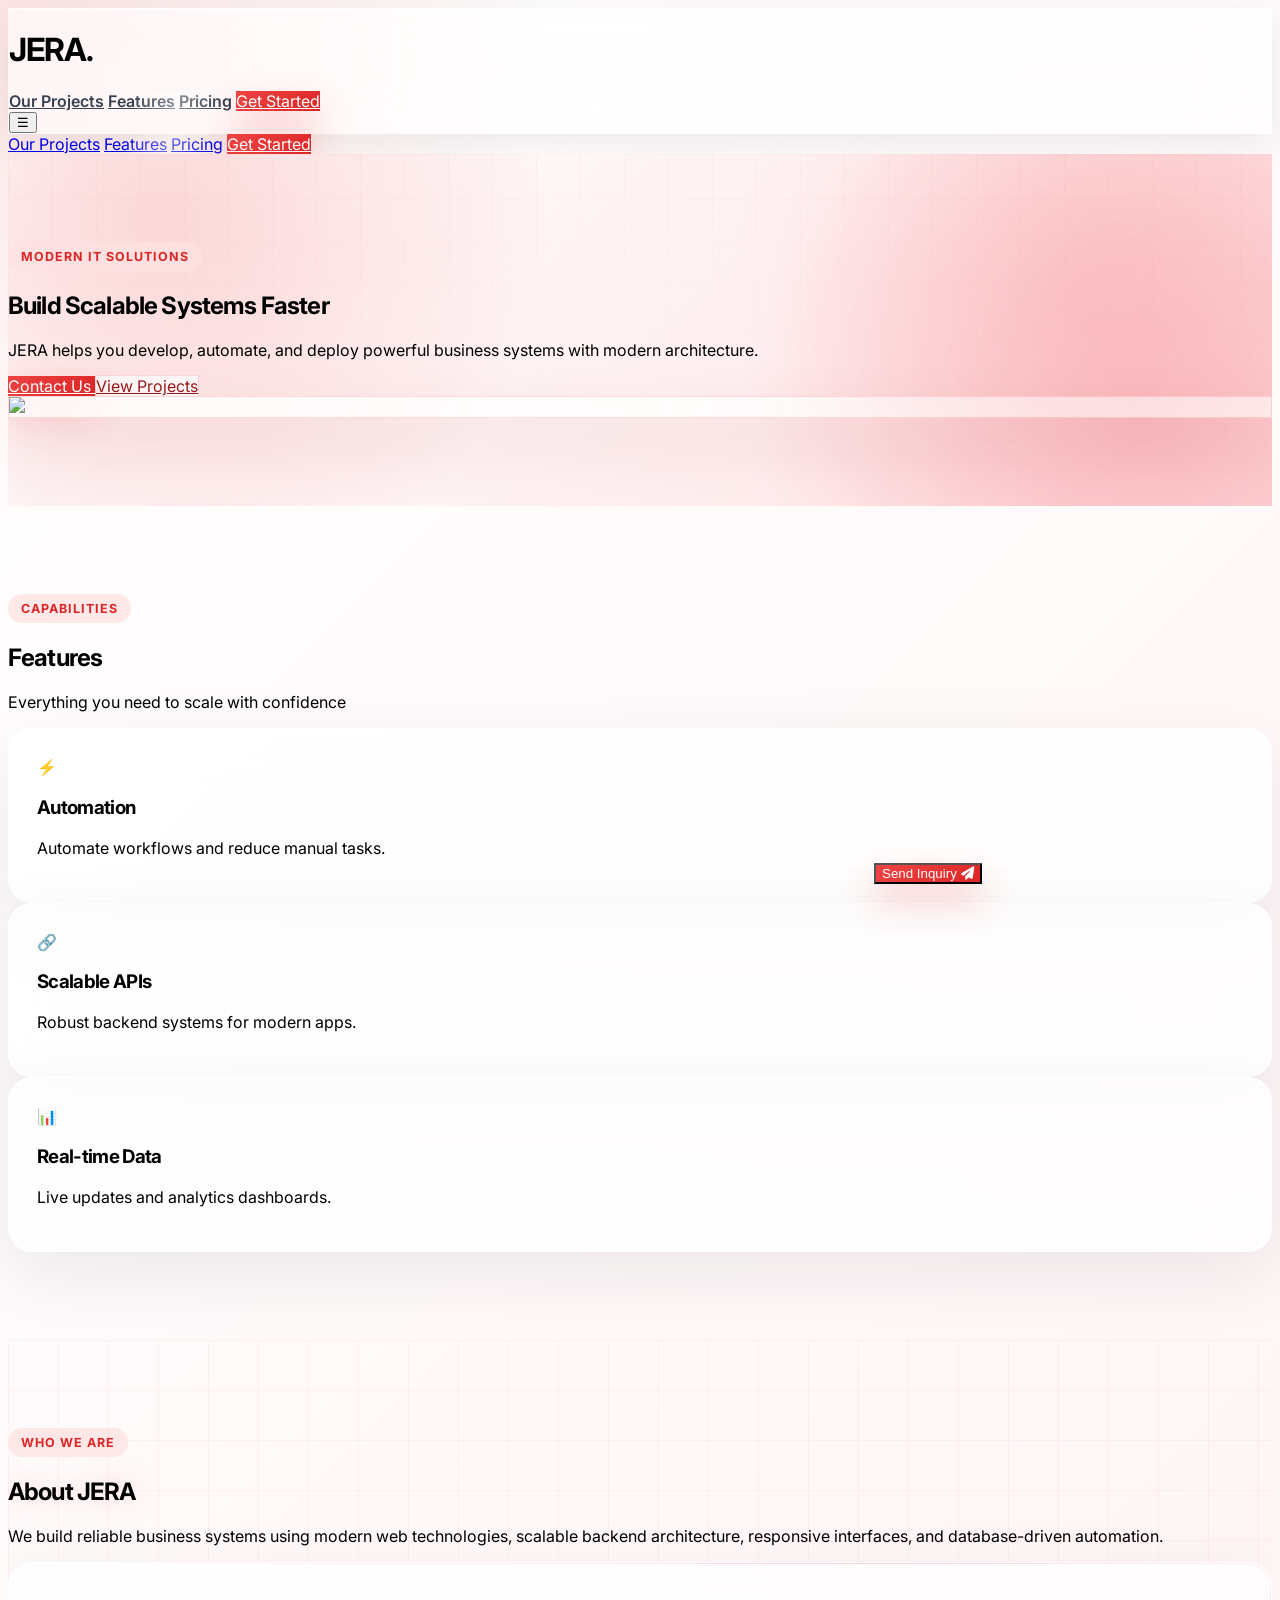
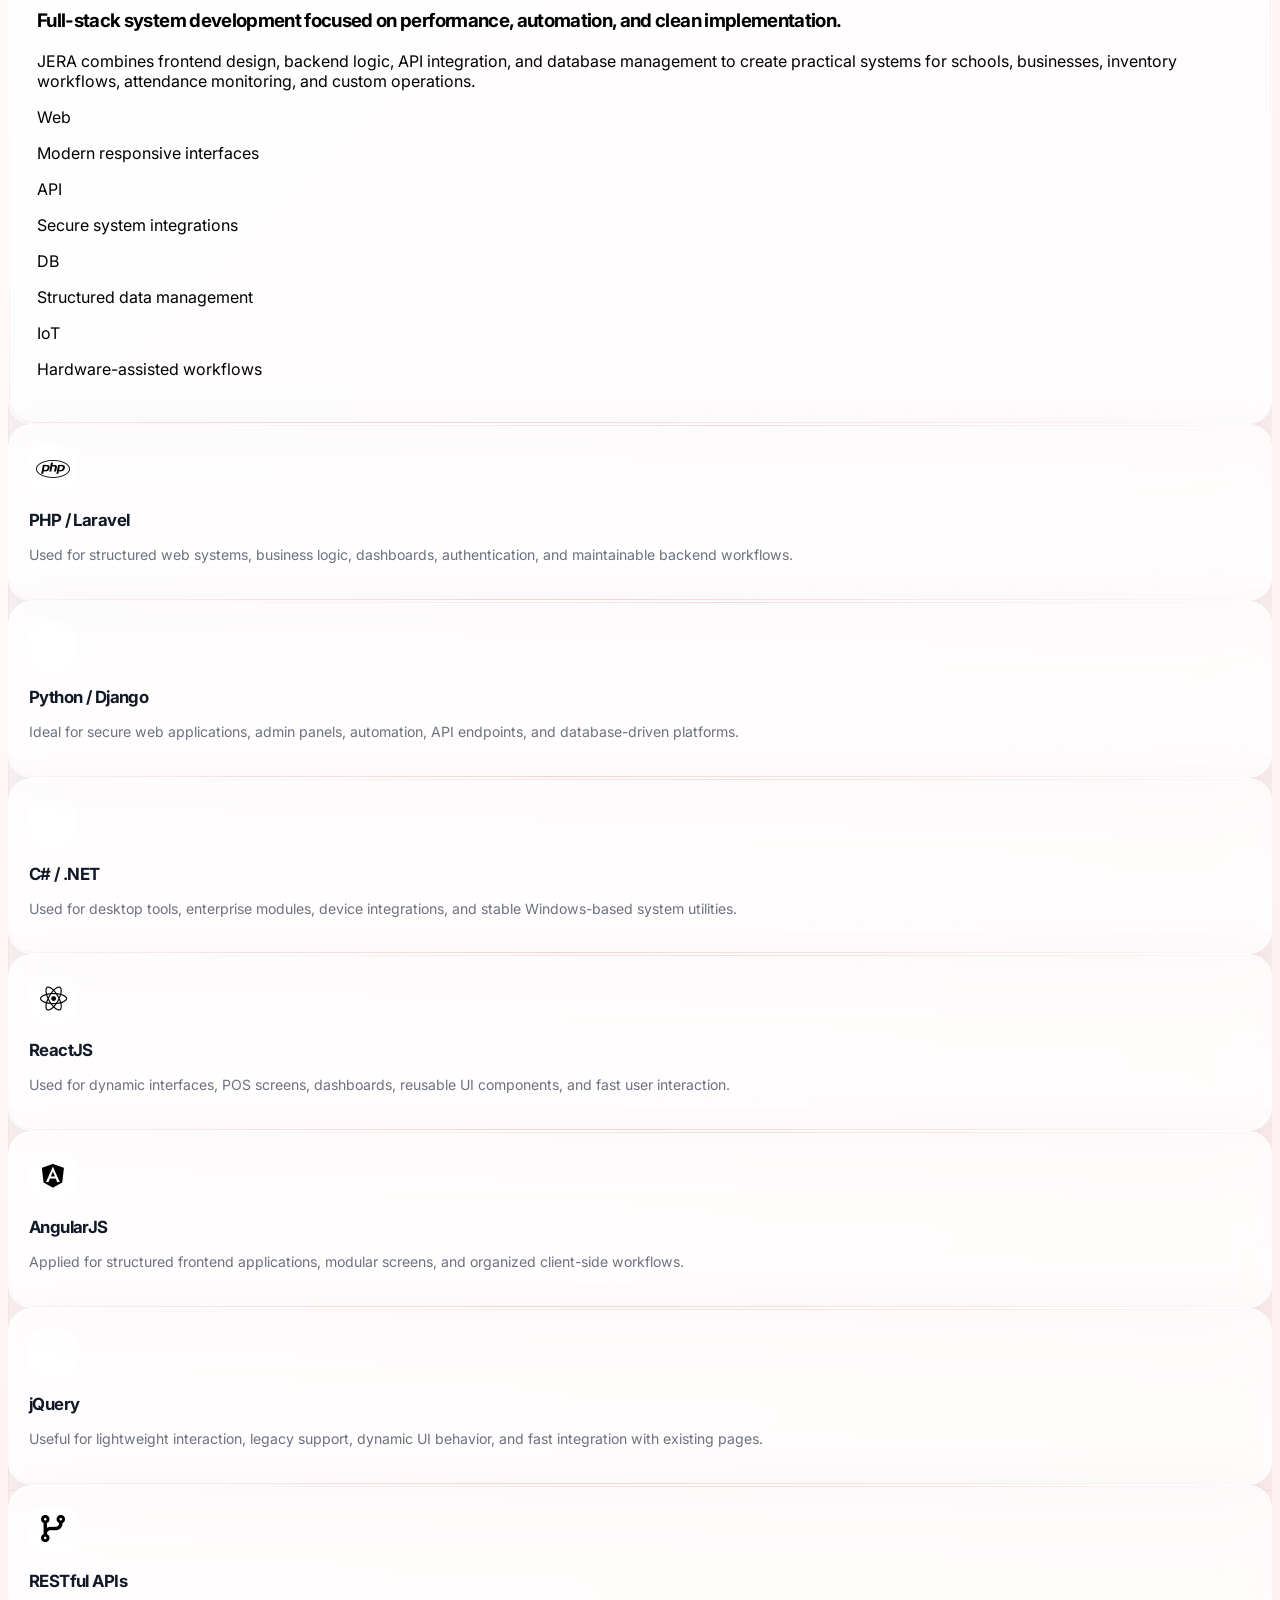
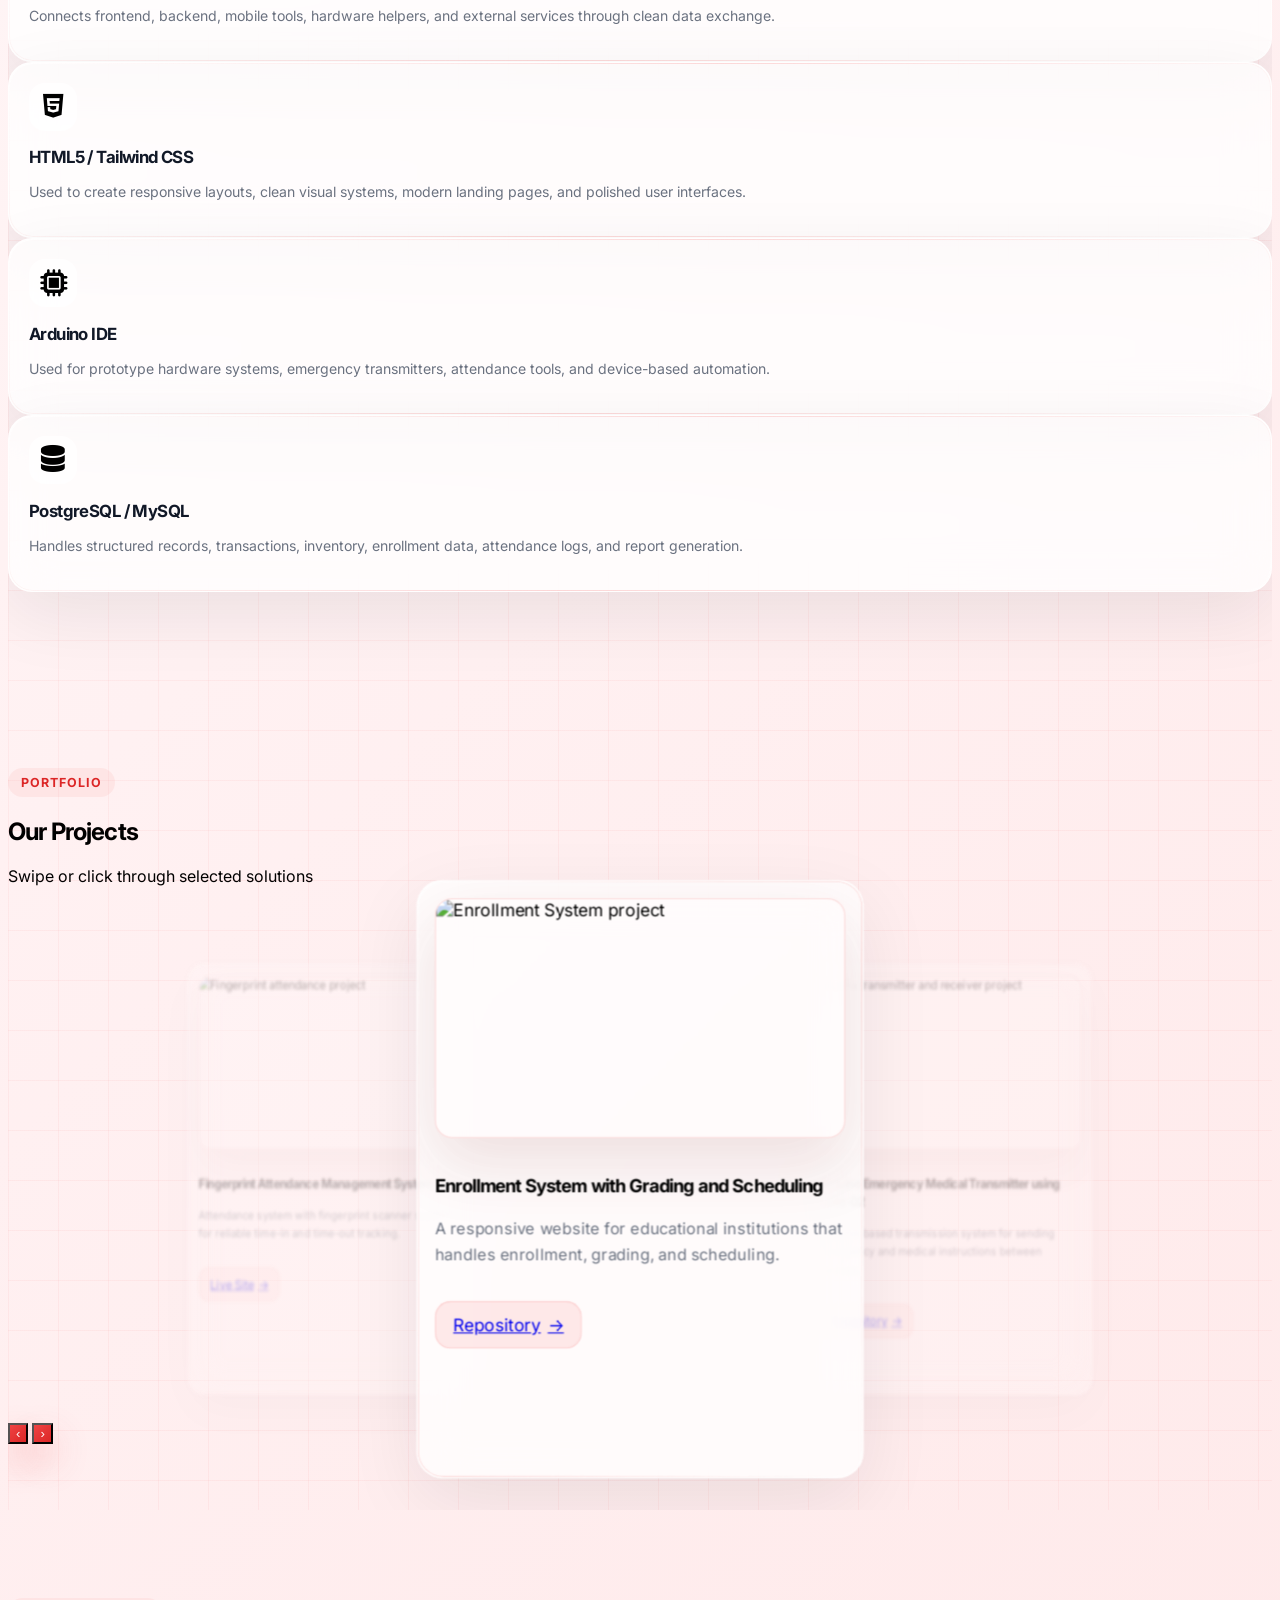
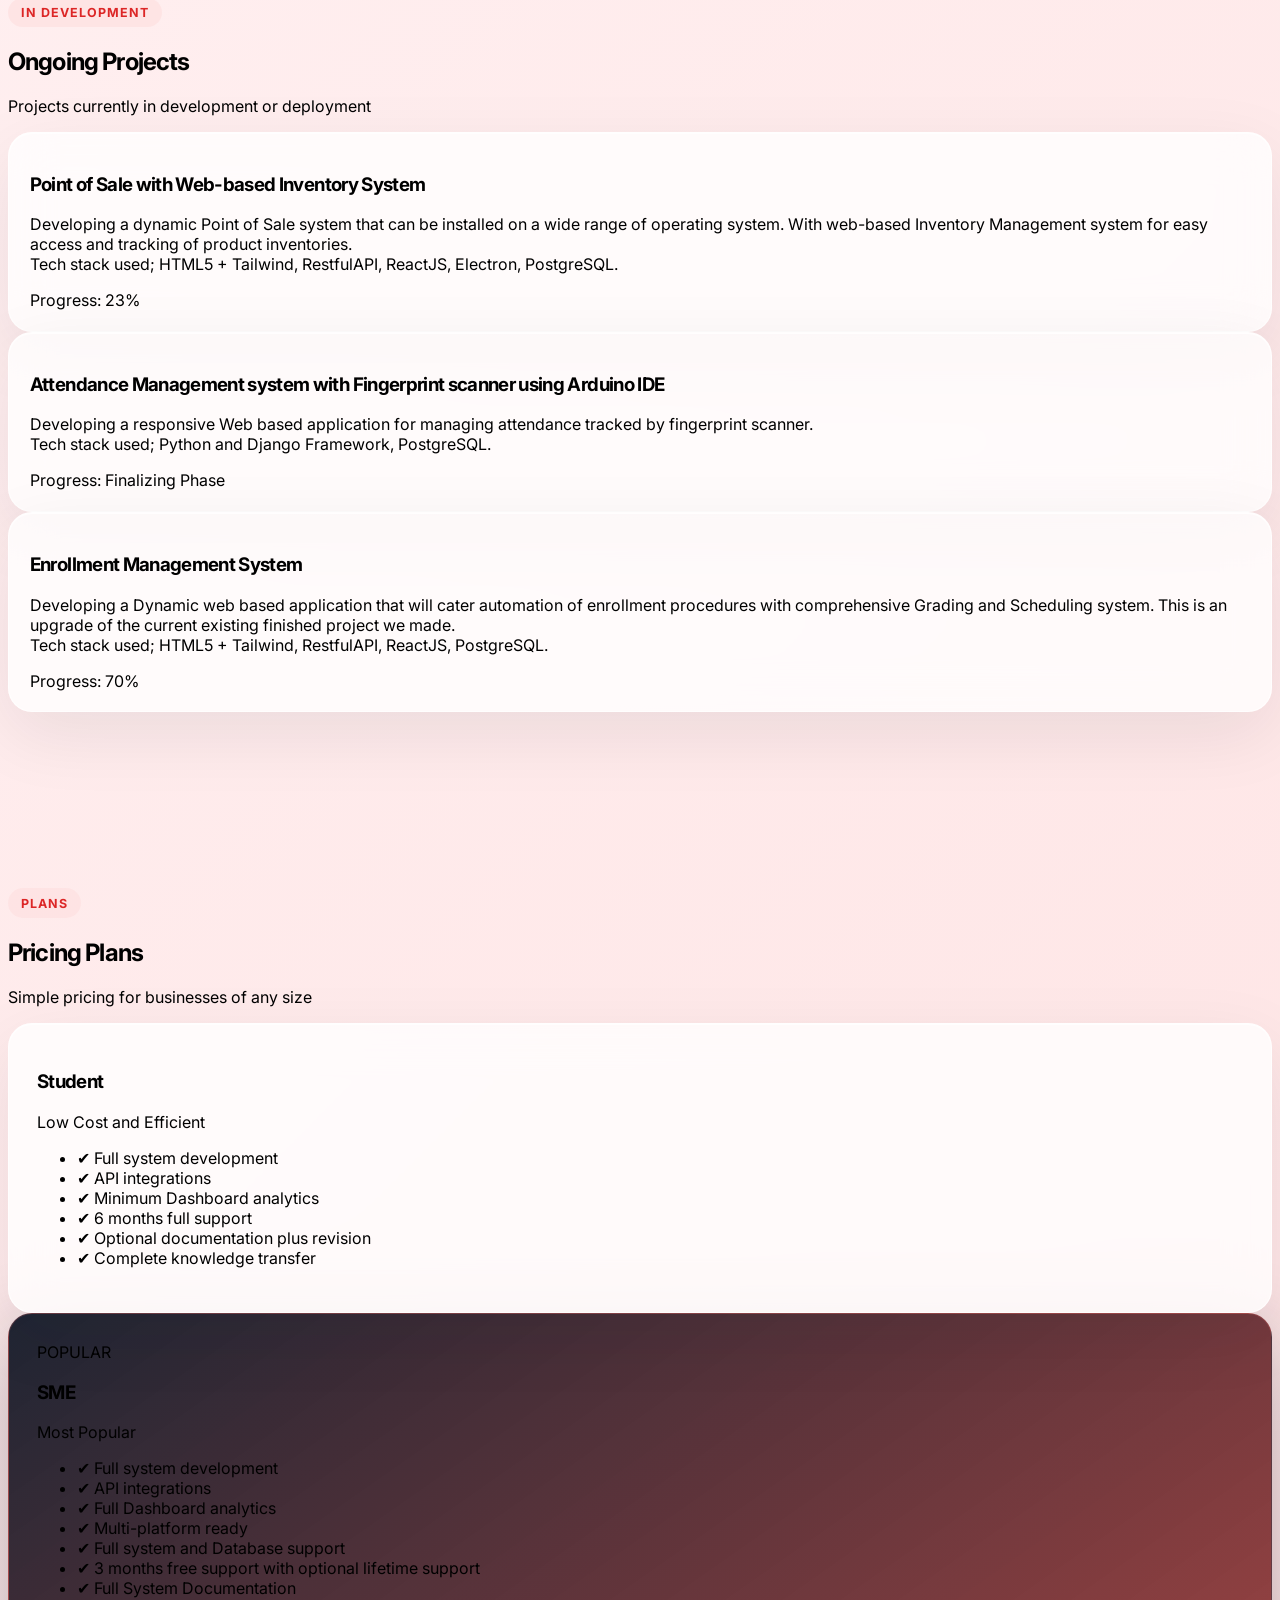
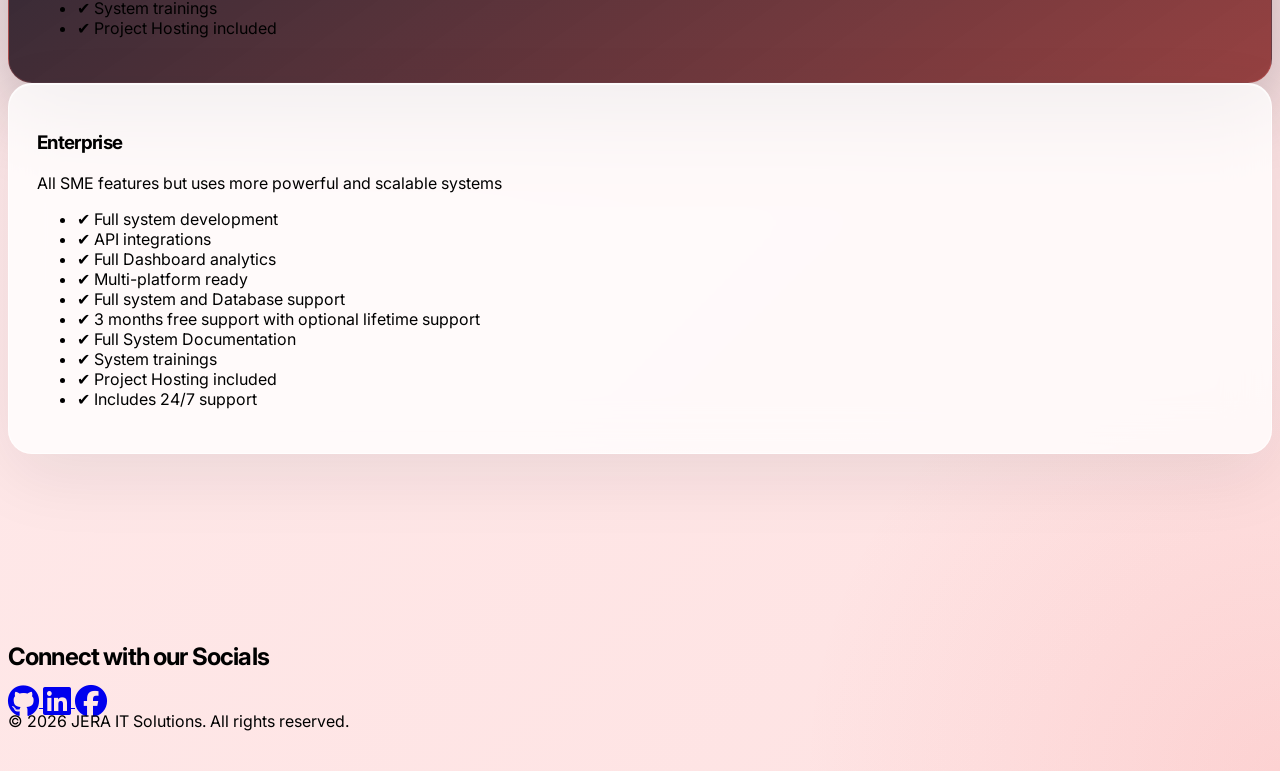
==== commit 24312a8d: "Patch fix for Ui/UX update" ====
--- a/index.html
+++ b/index.html
@@ -317,6 +317,223 @@
 
 .btn-primary:hover::before {
   left: 120%;
+}
+
+/* GRID SECTION */
+.grid-section {
+  position: relative;
+  overflow: hidden;
+}
+
+.grid-section::before {
+  content: "";
+  position: absolute;
+  inset: 0;
+  background-image:
+    linear-gradient(rgba(239,68,68,.05) 1px, transparent 1px),
+    linear-gradient(90deg, rgba(239,68,68,.05) 1px, transparent 1px);
+  background-size: 50px 50px;
+  pointer-events: none;
+}
+
+/* LUXURY CARD */
+.lux-card {
+  position: relative;
+  overflow: hidden;
+}
+
+.lux-card::before {
+  content: "";
+  position: absolute;
+  inset: 0;
+  border-radius: inherit;
+  padding: 1px;
+  background:
+    linear-gradient(
+      135deg,
+      rgba(255,255,255,.7),
+      rgba(239,68,68,.2),
+      rgba(255,255,255,.6)
+    );
+
+  -webkit-mask:
+    linear-gradient(#fff 0 0) content-box,
+    linear-gradient(#fff 0 0);
+
+  -webkit-mask-composite: xor;
+          mask-composite: exclude;
+
+  pointer-events: none;
+}
+
+/* PORTFOLIO CARD */
+.portfolio-card {
+  border-radius: 1.5rem;
+  padding: 1rem;
+  display: flex;
+  flex-direction: column;
+  gap: 1rem;
+  transition:
+    transform .45s cubic-bezier(.22,1,.36,1),
+    box-shadow .45s ease;
+}
+
+.portfolio-card:hover {
+  transform: translateY(-10px);
+  box-shadow:
+    0 25px 60px rgba(239,68,68,.18);
+}
+
+/* IMAGE */
+.portfolio-img {
+  height: 220px;
+  object-fit: cover;
+  border-radius: 1rem;
+}
+
+/* TITLE */
+.portfolio-title {
+  font-size: 1.05rem;
+  line-height: 1.4;
+}
+
+/* DESCRIPTION */
+.portfolio-desc {
+  font-size: .92rem;
+  line-height: 1.6;
+  color: #6b7280;
+  flex-grow: 1;
+}
+
+/* BUTTON LINK */
+.portfolio-link {
+  display: inline-flex;
+  align-items: center;
+  gap: .4rem;
+  width: fit-content;
+  padding: .7rem 1rem;
+  border-radius: .9rem;
+  background: rgba(254,226,226,.75);
+  border: 1px solid rgba(239,68,68,.15);
+  transition: all .3s ease;
+}
+
+.portfolio-link:hover {
+  background: rgba(239,68,68,.12);
+  transform: translateX(4px);
+}
+
+.tech-card {
+  padding: 1.25rem;
+  transition: transform .35s ease, box-shadow .35s ease;
+}
+
+.tech-card:hover {
+  transform: translateY(-6px);
+  box-shadow: 0 24px 60px rgba(239,68,68,.16);
+}
+
+.tech-card h3 {
+  font-size: 1.05rem;
+  font-weight: 700;
+  color: #111827;
+  margin-bottom: .45rem;
+}
+
+.tech-card p {
+  font-size: .88rem;
+  line-height: 1.55;
+  color: #6b7280;
+}
+
+.tech-icon {
+  width: 3rem;
+  height: 3rem;
+  border-radius: 1rem;
+  background: rgba(255,255,255,.72);
+  display: flex;
+  align-items: center;
+  justify-content: center;
+  font-size: 1.7rem;
+  margin-bottom: 1rem;
+}
+
+.carousel-hide::-webkit-scrollbar {
+  display: none;
+}
+
+.carousel-hide {
+  -ms-overflow-style: none;
+  scrollbar-width: none;
+}
+
+/* ROTATING 3D CAROUSEL */
+.project-carousel-wrap {
+  perspective: 1400px;
+  height: 520px;
+  position: relative;
+}
+
+#projectCarousel {
+  position: relative;
+  height: 100%;
+  overflow: visible;
+}
+
+.carousel-card {
+  position: absolute;
+  top: 0;
+  left: 50%;
+  width: min(86vw, 380px);
+  transform-style: preserve-3d;
+  transition:
+    transform .7s cubic-bezier(.22,1,.36,1),
+    opacity .45s ease,
+    filter .45s ease;
+}
+
+.carousel-card.is-active {
+  transform: translateX(-50%) translateZ(120px) scale(1.08);
+  opacity: 1;
+  filter: blur(0);
+  z-index: 5;
+  pointer-events: auto;
+}
+
+.carousel-card.is-left {
+  transform: translateX(-125%) translateZ(-180px) rotateY(28deg) scale(.78);
+  opacity: .28;
+  filter: blur(2px);
+  z-index: 2;
+  pointer-events: none;
+}
+
+.carousel-card.is-right {
+  transform: translateX(25%) translateZ(-180px) rotateY(-28deg) scale(.78);
+  opacity: .28;
+  filter: blur(2px);
+  z-index: 2;
+  pointer-events: none;
+}
+
+.carousel-card.is-hidden {
+  transform: translateX(-50%) translateZ(-320px) scale(.65);
+  opacity: 0;
+  pointer-events: none;
+}
+
+@media (max-width: 640px) {
+  .project-carousel-wrap {
+    height: 560px;
+  }
+
+  .carousel-card.is-left {
+    transform: translateX(-110%) translateZ(-160px) rotateY(22deg) scale(.72);
+  }
+
+  .carousel-card.is-right {
+    transform: translateX(10%) translateZ(-160px) rotateY(-22deg) scale(.72);
+  }
 }
 </style>
 </head>
@@ -400,124 +617,198 @@
 </section>
 
 <!-- ABOUT -->
-<section id="about" class="py-28 bg-gradient-to-b from-gray-950 via-red-950 to-red-700">
+<section id="about" class="py-24 bg-gradient-to-b from-gray-950 via-red-950 to-gray-950 grid-section">
   <div class="max-w-7xl mx-auto px-6">
-    <div class="text-center mb-16">
+
+    <div class="text-center mb-14">
       <span class="section-kicker mb-4" data-aos="fade-up">Who we are</span>
-      <h2 class="text-4xl md:text-5xl font-bold text-white neon-text" data-aos="fade-up">About Us</h2>
-      <p class="text-gray-200 mt-4 max-w-2xl mx-auto" data-aos="fade-up" data-aos-delay="100">
-        Full-stack developer specializing in scalable backend systems and modern interactive web applications.
+      <h2 class="text-4xl md:text-5xl font-bold text-white neon-text" data-aos="fade-up">
+        About JERA
+      </h2>
+      <p class="text-gray-300 mt-4 max-w-3xl mx-auto leading-relaxed" data-aos="fade-up" data-aos-delay="100">
+        We build reliable business systems using modern web technologies, scalable backend architecture,
+        responsive interfaces, and database-driven automation.
       </p>
     </div>
-    <div class="grid sm:grid-cols-1 md:grid-cols-2 gap-8 items-start">
-      <div data-aos="fade-right">
-        <div class="overflow-hidden rounded-2xl glass shadow-lg group">
-          <img src="https://lh3.googleusercontent.com/d/1ExCo89WO0HVMukbGLh0-NM4XYe43iur9=w1000" alt="Scalable Systems"
-               class="rounded-2xl shadow-2xl shadow-red-500/40 border border-red-500/30 transform transition duration-500 group-hover:scale-110 group-hover:brightness-110 w-full">
-        </div>
-        <p class="text-white mt-6 leading-relaxed" data-aos="fade-up" data-aos-delay="200">
-          We build scalable applications using modern backend technologies
-          combined with fast responsive frontend frameworks. Our focus is
-          creating clean architecture, efficient APIs, and intuitive user
-          interfaces.
+
+    <div class="grid lg:grid-cols-[0.9fr_1.1fr] gap-8 items-start">
+
+      <!-- LEFT SUMMARY -->
+      <div class="glass lux-card pro-card" data-aos="fade-right">
+        <h3 class="text-2xl font-bold text-gray-950 mb-4">
+          Full-stack system development focused on performance, automation, and clean implementation.
+        </h3>
+
+        <p class="text-gray-600 leading-relaxed mb-6">
+          JERA combines frontend design, backend logic, API integration, and database management to create
+          practical systems for schools, businesses, inventory workflows, attendance monitoring, and custom operations.
         </p>
-        <div class="mt-6 flex flex-wrap justify-center md:justify-start gap-3" data-aos="fade-up" data-aos-delay="300">
-          <span class="px-4 py-2 bg-blue-100 text-blue-700 rounded-lg text-sm font-medium">PHP</span>
-          <span class="px-4 py-2 bg-green-100 text-green-700 rounded-lg text-sm font-medium">Python</span>
-          <span class="px-4 py-2 bg-purple-100 text-purple-700 rounded-lg text-sm font-medium">Django</span>
-          <span class="px-4 py-2 bg-red-100 text-red-700 rounded-lg text-sm font-medium">C# .NET</span>
-          <span class="px-4 py-2 bg-yellow-100 text-yellow-700 rounded-lg text-sm font-medium">C++</span>
-          <span class="px-4 py-2 bg-indigo-100 text-indigo-700 rounded-lg text-sm font-medium">ReactJS</span>
-          <span class="px-4 py-2 bg-pink-100 text-pink-700 rounded-lg text-sm font-medium">AngularJS</span>
-          <span class="px-4 py-2 bg-gray-200 text-gray-700 rounded-lg text-sm font-medium">jQuery</span>
-          <span class="px-4 py-2 bg-gray-200 text-pink-700 rounded-lg text-sm font-medium">PostgreSQL</span>
-        </div>
-      </div>
-
-      <!-- SKILLS -->
-      <div class="space-y-10" data-aos="fade-left">
-        <!-- Backend -->
-        <div class="glass pro-card shadow-lg">
-          <h3 class="text-xl font-semibold mb-4 text-red-500 neon-text">Backend Development</h3>
-          <div class="space-y-4">
-            <div><div class="flex justify-between mb-1"><span>PHP / Laravel</span><span>90%</span></div><div class="w-full bg-gray-200 rounded-full h-2"><div class="bg-blue-600 h-2 rounded-full w-[90%] sm:w-full"></div></div></div>
-            <div><div class="flex justify-between mb-1"><span>Python / Django</span><span>75%</span></div><div class="w-full bg-gray-200 rounded-full h-2"><div class="bg-green-600 h-2 rounded-full w-[75%] sm:w-full"></div></div></div>
-            <div><div class="flex justify-between mb-1"><span>C# .NET</span><span>90%</span></div><div class="w-full bg-gray-200 rounded-full h-2"><div class="bg-purple-600 h-2 rounded-full w-[90%] sm:w-full"></div></div></div>
-          </div>
-        </div>
-
-        <!-- Frontend -->
-        <div class="glass pro-card shadow-lg">
-          <h3 class="text-xl font-semibold mb-4 text-red-500 neon-text">Frontend Development</h3>
-          <div class="space-y-4">
-            <div><div class="flex justify-between mb-1"><span>ReactJS</span><span>85%</span></div><div class="w-full bg-gray-200 rounded-full h-2"><div class="bg-cyan-500 h-2 rounded-full w-[85%] sm:w-full"></div></div></div>
-            <div><div class="flex justify-between mb-1"><span>AngularJS</span><span>75%</span></div><div class="w-full bg-gray-200 rounded-full h-2"><div class="bg-red-500 h-2 rounded-full w-[75%] sm:w-full"></div></div></div>
-            <div><div class="flex justify-between mb-1"><span>jQuery</span><span>85%</span></div><div class="w-full bg-gray-200 rounded-full h-2"><div class="bg-gray-700 h-2 rounded-full w-[85%] sm:w-full"></div></div></div>
-          </div>
-        </div>
-
-        <!-- Web & Other -->
-        <div class="glass pro-card shadow-lg">
-          <h3 class="text-xl font-semibold mb-4 text-red-500 neon-text">Web & Other Technologies</h3>
-          <div class="space-y-4">
-            <div><div class="flex justify-between mb-1"><span>RESTful APIs</span><span>90%</span></div><div class="w-full bg-gray-200 rounded-full h-2"><div class="bg-orange-500 h-2 rounded-full w-[90%] sm:w-full"></div></div></div>
-            <div><div class="flex justify-between mb-1"><span>HTML5 + Tailwind CSS</span><span>92%</span></div><div class="w-full bg-gray-200 rounded-full h-2"><div class="bg-teal-500 h-2 rounded-full w-[92%] sm:w-full"></div></div></div>
-            <div><div class="flex justify-between mb-1"><span>Arduino IDE</span><span>75%</span></div><div class="w-full bg-gray-200 rounded-full h-2"><div class="bg-teal-900 h-2 rounded-full w-[75%] sm:w-full"></div></div></div>
-            <div><div class="flex justify-between mb-1"><span>PostgreSQL | MySQL | Dynamo DB</span><span>70%</span></div><div class="w-full bg-gray-200 rounded-full h-2"><div class="bg-pink-500 h-2 rounded-full w-[70%] sm:w-full"></div></div></div>
-          </div>
-        </div>
-      </div>
-    </div>
-
-    <div class="max-w-5xl mx-auto mt-16 text-center" data-aos="fade-up" data-aos-delay="300">
-      <h3 class="text-2xl font-semibold mb-4">Full Stack Integration</h3>
-      <p class="text-gray-200">
-        Frontend (ReactJS/AngularJS + Tailwind) → API Layer (Laravel/Django/Node.js) → Enterprise Services (.NET) → Hardware/Performance Modules (C++) → Database (MySQL/PostgreSQL)
-      </p>
+
+        <div class="grid grid-cols-2 gap-3">
+          <div class="rounded-2xl bg-white/70 border border-red-100 p-4">
+            <p class="text-2xl font-bold text-red-500">Web</p>
+            <p class="text-sm text-gray-500">Modern responsive interfaces</p>
+          </div>
+          <div class="rounded-2xl bg-white/70 border border-red-100 p-4">
+            <p class="text-2xl font-bold text-red-500">API</p>
+            <p class="text-sm text-gray-500">Secure system integrations</p>
+          </div>
+          <div class="rounded-2xl bg-white/70 border border-red-100 p-4">
+            <p class="text-2xl font-bold text-red-500">DB</p>
+            <p class="text-sm text-gray-500">Structured data management</p>
+          </div>
+          <div class="rounded-2xl bg-white/70 border border-red-100 p-4">
+            <p class="text-2xl font-bold text-red-500">IoT</p>
+            <p class="text-sm text-gray-500">Hardware-assisted workflows</p>
+          </div>
+        </div>
+      </div>
+
+      <!-- TECH STACK -->
+      <div class="grid sm:grid-cols-2 gap-5" data-aos="fade-left">
+
+        <div class="glass lux-card pro-card tech-card">
+          <div class="tech-icon text-blue-600">
+            <i class="fa-brands fa-php"></i>
+          </div>
+          <h3>PHP / Laravel</h3>
+          <p>Used for structured web systems, business logic, dashboards, authentication, and maintainable backend workflows.</p>
+        </div>
+
+        <div class="glass lux-card pro-card tech-card">
+          <div class="tech-icon text-green-600">
+            <i class="devicon-python-plain"></i>
+          </div>
+          <h3>Python / Django</h3>
+          <p>Ideal for secure web applications, admin panels, automation, API endpoints, and database-driven platforms.</p>
+        </div>
+
+        <div class="glass lux-card pro-card tech-card">
+          <div class="tech-icon text-purple-600">
+            <i class="devicon-dotnetcore-plain"></i>
+          </div>
+          <h3>C# / .NET</h3>
+          <p>Used for desktop tools, enterprise modules, device integrations, and stable Windows-based system utilities.</p>
+        </div>
+
+        <div class="glass lux-card pro-card tech-card">
+          <div class="tech-icon text-cyan-600">
+            <i class="fa-brands fa-react"></i>
+          </div>
+          <h3>ReactJS</h3>
+          <p>Used for dynamic interfaces, POS screens, dashboards, reusable UI components, and fast user interaction.</p>
+        </div>
+
+        <div class="glass lux-card pro-card tech-card">
+          <div class="tech-icon text-red-600">
+            <i class="fa-brands fa-angular"></i>
+          </div>
+          <h3>AngularJS</h3>
+          <p>Applied for structured frontend applications, modular screens, and organized client-side workflows.</p>
+        </div>
+
+        <div class="glass lux-card pro-card tech-card">
+          <div class="tech-icon text-gray-700">
+            <i class="devicon-jquery-plain"></i>
+          </div>
+          <h3>jQuery</h3>
+          <p>Useful for lightweight interaction, legacy support, dynamic UI behavior, and fast integration with existing pages.</p>
+        </div>
+
+        <div class="glass lux-card pro-card tech-card">
+          <div class="tech-icon text-orange-600">
+            <i class="fa-solid fa-code-branch"></i>
+          </div>
+          <h3>RESTful APIs</h3>
+          <p>Connects frontend, backend, mobile tools, hardware helpers, and external services through clean data exchange.</p>
+        </div>
+
+        <div class="glass lux-card pro-card tech-card">
+          <div class="tech-icon text-teal-600">
+            <i class="fa-brands fa-html5"></i>
+          </div>
+          <h3>HTML5 / Tailwind CSS</h3>
+          <p>Used to create responsive layouts, clean visual systems, modern landing pages, and polished user interfaces.</p>
+        </div>
+
+        <div class="glass lux-card pro-card tech-card">
+          <div class="tech-icon text-emerald-700">
+            <i class="fa-solid fa-microchip"></i>
+          </div>
+          <h3>Arduino IDE</h3>
+          <p>Used for prototype hardware systems, emergency transmitters, attendance tools, and device-based automation.</p>
+        </div>
+
+        <div class="glass lux-card pro-card tech-card">
+          <div class="tech-icon text-pink-600">
+            <i class="fa-solid fa-database"></i>
+          </div>
+          <h3>PostgreSQL / MySQL</h3>
+          <p>Handles structured records, transactions, inventory, enrollment data, attendance logs, and report generation.</p>
+        </div>
+
+      </div>
     </div>
   </div>
 </section>
 
 <!-- PROJECTS -->
+<!-- PROJECTS CAROUSEL -->
 <section id="projects" class="py-16 bg-red-50/80 grid-section">
   <div class="max-w-6xl mx-auto text-center mb-10 px-6">
     <span class="section-kicker mb-4">Portfolio</span>
     <h2 class="text-4xl md:text-5xl font-bold text-gray-950">Our Projects</h2>
-    <p class="text-gray-600 mt-2">Some of the solutions we've built for our clients</p>
-  </div>
-  <div class="max-w-6xl mx-auto grid sm:grid-cols-1 md:grid-cols-3 gap-5 px-6">
-    <div class="glass portfolio-card lux-card card-hover text-left">
-      <img src="https://lh3.googleusercontent.com/d/1l4umaZQM8X5EB-Pi2LjHsZ992CKSxOUO=w500" class="portfolio-img w-full image-frame" alt="Enrollment System project">
-      <div>
-        <h3 class="portfolio-title font-semibold text-gray-950">Enrollment System with Grading and Scheduling</h3>
-        <p class="portfolio-desc">A responsive website for small to medium educational institutions that handles enrollment, class-specific grading, and scheduling.</p>
-      </div>
-      <a href="https://github.com/jrapirap-local/Enrolment-Management-system-with-Gradng-and-Scheduling"
-        class="portfolio-link text-red-500 font-semibold hover:text-red-600"
-        target="_blank">
-        Repository <span>→</span>
-      </a>
-    </div>
-    <div class="glass portfolio-card lux-card card-hover text-left">
-      <img src="https://lh3.googleusercontent.com/d/1LMKwOX7fU62uqXlq9dDKEbSEcb7TctAk=w500" class="portfolio-img w-full image-frame" alt="LoRa transmitter and receiver project">
-      <div>
-        <h3 class="portfolio-title font-semibold text-gray-950">Arduino Emergency Medical Transmitter using LoRa-02</h3>
-        <p class="portfolio-desc">Arduino-based transmission system that sends precise emergency and medical instructions from one device to another.</p>
-      </div>
-      <a href="https://github.com/jrapirap-local/Arduino-Based-Transmitter-and-Receiver" class="portfolio-link text-red-500 font-semibold hover:text-red-600" target="_blank">
-        Repository <span>→</span>
-      </a>
-    </div>
-    <div class="glass portfolio-card lux-card card-hover text-left">
-      <img src="https://lh3.googleusercontent.com/d/1-3j-7jVywbbw5ygkBE9Ik41Wkdxst4tY=w500" class="portfolio-img w-full image-frame" alt="Fingerprint attendance project">
-      <div>
-        <h3 class="portfolio-title font-semibold text-gray-950">Fingerprint Attendance Management System</h3>
-        <p class="portfolio-desc">Attendance management system with fingerprint scanner support for reliable time-in and time-out tracking.</p>
-      </div>
-      <a href="http://72.62.254.36/login/" class="portfolio-link text-red-500 font-semibold hover:text-red-600" target="_blank">
-        Live Site <span>→</span>
-      </a>
-    </div>
+    <p class="text-gray-600 mt-2">Swipe or click through selected solutions</p>
+  </div>
+
+  <div class="project-carousel-wrap max-w-6xl mx-auto px-6">
+      <div id="projectCarousel">
+
+      <!-- Card 1 -->
+      <div class="carousel-card glass portfolio-card lux-card card-hover text-left">
+        <img src="https://lh3.googleusercontent.com/d/1l4umaZQM8X5EB-Pi2LjHsZ992CKSxOUO=w500" class="portfolio-img w-full image-frame" alt="Enrollment System project">
+        <div>
+          <h3 class="portfolio-title font-semibold text-gray-950">Enrollment System with Grading and Scheduling</h3>
+          <p class="portfolio-desc">A responsive website for educational institutions that handles enrollment, grading, and scheduling.</p>
+        </div>
+        <a href="https://github.com/jrapirap-local/Enrolment-Management-system-with-Gradng-and-Scheduling" class="portfolio-link text-red-500 font-semibold hover:text-red-600" target="_blank">
+          Repository <span>→</span>
+        </a>
+      </div>
+
+      <!-- Card 2 -->
+      <div class="carousel-card glass portfolio-card lux-card card-hover text-left">
+        <img src="https://lh3.googleusercontent.com/d/1LMKwOX7fU62uqXlq9dDKEbSEcb7TctAk=w500" class="portfolio-img w-full image-frame" alt="LoRa transmitter and receiver project">
+        <div>
+          <h3 class="portfolio-title font-semibold text-gray-950">Arduino Emergency Medical Transmitter using LoRa-02</h3>
+          <p class="portfolio-desc">Arduino-based transmission system for sending emergency and medical instructions between devices.</p>
+        </div>
+        <a href="https://github.com/jrapirap-local/Arduino-Based-Transmitter-and-Receiver" class="portfolio-link text-red-500 font-semibold hover:text-red-600" target="_blank">
+          Repository <span>→</span>
+        </a>
+      </div>
+
+      <!-- Card 3 -->
+      <div class="carousel-card glass portfolio-card lux-card card-hover text-left">
+        <img src="https://lh3.googleusercontent.com/d/1-3j-7jVywbbw5ygkBE9Ik41Wkdxst4tY=w500" class="portfolio-img w-full image-frame" alt="Fingerprint attendance project">
+        <div>
+          <h3 class="portfolio-title font-semibold text-gray-950">Fingerprint Attendance Management System</h3>
+          <p class="portfolio-desc">Attendance system with fingerprint scanner support for reliable time-in and time-out tracking.</p>
+        </div>
+        <a href="http://72.62.254.36/login/" class="portfolio-link text-red-500 font-semibold hover:text-red-600" target="_blank">
+          Live Site <span>→</span>
+        </a>
+      </div>
+
+    </div>
+
+    <button id="projectPrev" class="absolute left-2 top-1/2 -translate-y-1/2 btn-primary w-11 h-11 rounded-full shadow-xl">
+      ‹
+    </button>
+
+    <button id="projectNext" class="absolute right-2 top-1/2 -translate-y-1/2 btn-primary w-11 h-11 rounded-full shadow-xl">
+      ›
+    </button>
   </div>
 </section>
 
@@ -680,25 +971,64 @@
     <i class="fa-solid fa-paper-plane"></i>
   </button>
 
-  <div id="contactPanel" class="contact-panel glass mt-3 rounded-[1.5rem] p-5 shadow-2xl border border-red-500/20 hidden animate-fadeUp">
-    Click a link below
-    <h4 class="text-1xl md:text-2xl text-red-500 font-bold mb-8 max-w-5xl mx-auto leading-tight">
+  <div id="contactPanel" class="contact-panel glass mt-3 rounded-[1.8rem] p-6 shadow-2xl border border-red-500/20 hidden animate-fadeUp">
+
+    <div class="flex items-center justify-between mb-5">
+      <div>
+        <p class="text-xs uppercase tracking-[0.25em] text-red-500 font-bold">
+          Contact
+        </p>
+        <h3 class="text-2xl font-bold text-gray-900">
+          Send an Inquiry
+        </h3>
+      </div>
+
+      <div class="w-12 h-12 rounded-2xl bg-red-100 flex items-center justify-center text-red-500 text-xl">
+        <i class="fa-solid fa-envelope"></i>
+      </div>
+    </div>
+
+    <p class="text-sm text-gray-500 leading-relaxed mb-5">
+      Choose an email below to open directly in Gmail compose.
+    </p>
+
+    <div class="space-y-3">
+
       <a 
         href="https://mail.google.com/mail/?view=cm&fs=1&to=jrapirap27@gmail.com&su=Hello&body=Hi%20there,%20I%20am%20interested%20in%20your%20services."
         target="_blank"
-        class="text-gray-900 hover:underline transition-all"
+        class="flex items-center justify-between rounded-2xl border border-red-100 bg-white/80 px-5 py-4 hover:border-red-300 hover:shadow-lg transition-all group"
       >
-        jrapirap27@gmail.com
+        <div>
+          <p class="text-xs text-gray-500 mb-1">Primary Email</p>
+          <p class="font-semibold text-gray-900">
+            jrapirap27@gmail.com
+          </p>
+        </div>
+
+        <div class="text-red-500 text-lg group-hover:translate-x-1 transition-transform">
+          <i class="fa-solid fa-arrow-up-right-from-square"></i>
+        </div>
       </a>
 
       <a 
         href="https://mail.google.com/mail/?view=cm&fs=1&to=jkrapirap27@gmail.com&su=Hello&body=Hi%20there,%20I%20am%20interested%20in%20your%20services."
         target="_blank"
-        class="text-gray-900 hover:underline transition-all"
+        class="flex items-center justify-between rounded-2xl border border-red-100 bg-white/80 px-5 py-4 hover:border-red-300 hover:shadow-lg transition-all group"
       >
-        jkrapirap27@gmail.com
+        <div>
+          <p class="text-xs text-gray-500 mb-1">Secondary Email</p>
+          <p class="font-semibold text-gray-900">
+            jkrapirap27@gmail.com
+          </p>
+        </div>
+
+        <div class="text-red-500 text-lg group-hover:translate-x-1 transition-transform">
+          <i class="fa-solid fa-arrow-up-right-from-square"></i>
+        </div>
       </a>
-    </h4>
+
+    </div>
   </div>
 </div>
 
@@ -712,6 +1042,38 @@
 }
 menuBtn.addEventListener('click', toggleMenu);
 
+const projectPrev = document.getElementById("projectPrev");
+const projectNext = document.getElementById("projectNext");
+const cards = [...document.querySelectorAll(".carousel-card")];
+
+let activeIndex = 0;
+
+function rotateCarousel(direction = 0) {
+  activeIndex = (activeIndex + direction + cards.length) % cards.length;
+
+  cards.forEach((card, index) => {
+    card.classList.remove("is-active", "is-left", "is-right", "is-hidden");
+
+    const leftIndex = (activeIndex - 1 + cards.length) % cards.length;
+    const rightIndex = (activeIndex + 1) % cards.length;
+
+    if (index === activeIndex) {
+      card.classList.add("is-active");
+    } else if (index === leftIndex) {
+      card.classList.add("is-left");
+    } else if (index === rightIndex) {
+      card.classList.add("is-right");
+    } else {
+      card.classList.add("is-hidden");
+    }
+  });
+}
+
+projectNext?.addEventListener("click", () => rotateCarousel(1));
+projectPrev?.addEventListener("click", () => rotateCarousel(-1));
+
+rotateCarousel(0);
+
 const contactToggle = document.getElementById('contactToggle');
 const contactPanel = document.getElementById('contactPanel');
 const contactForm = document.getElementById('contactForm');
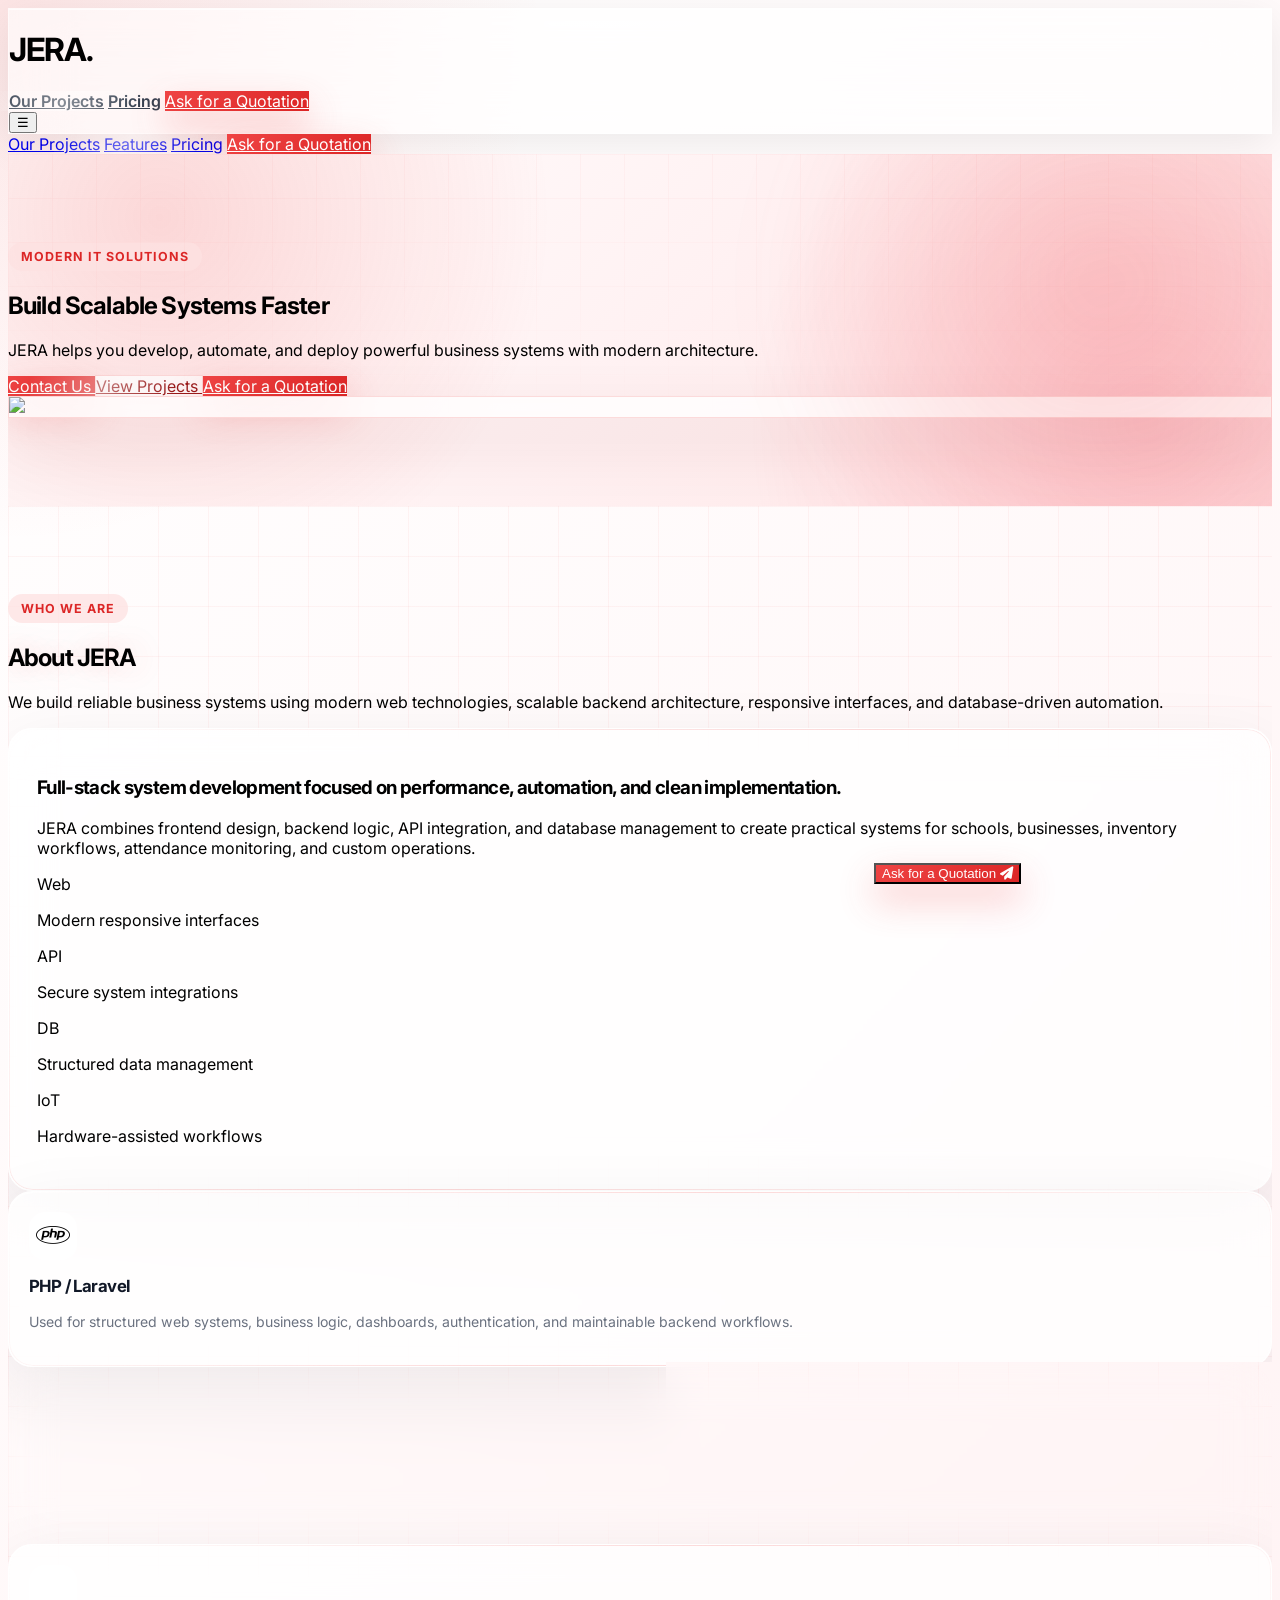
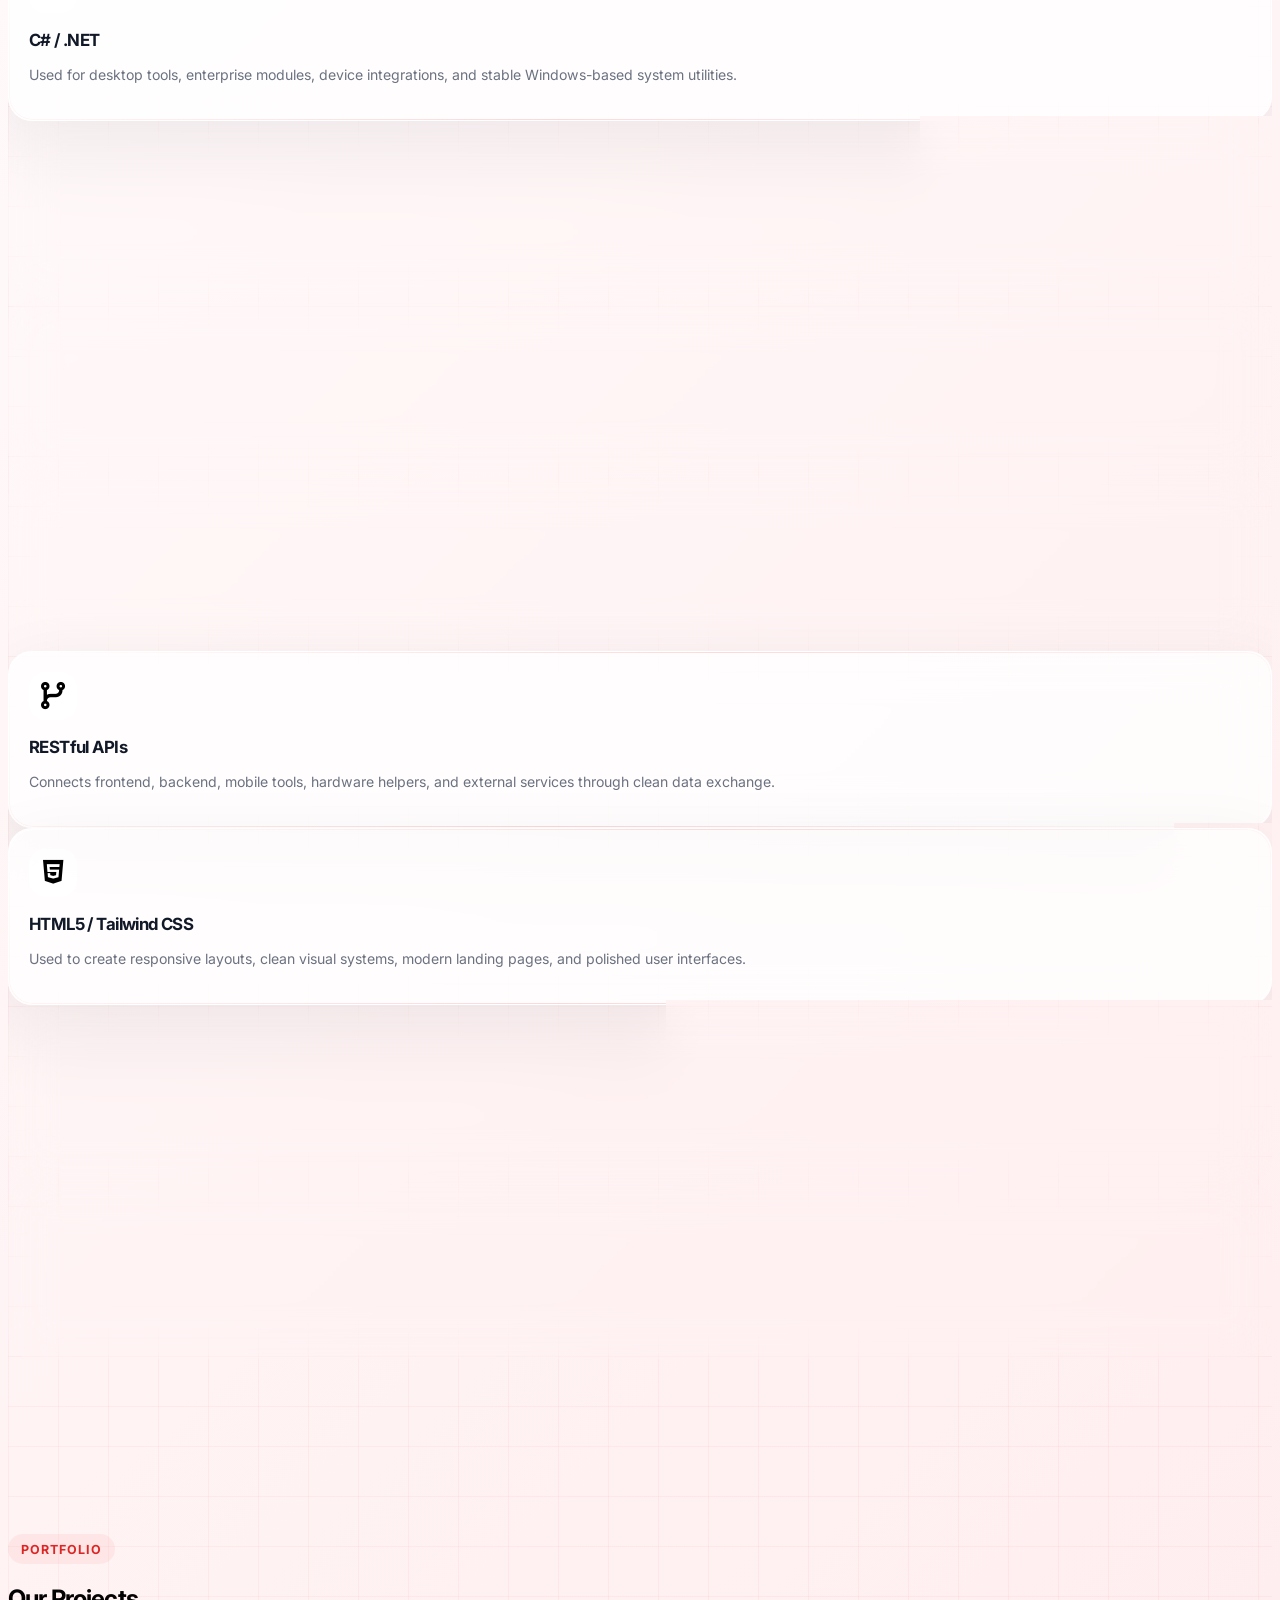
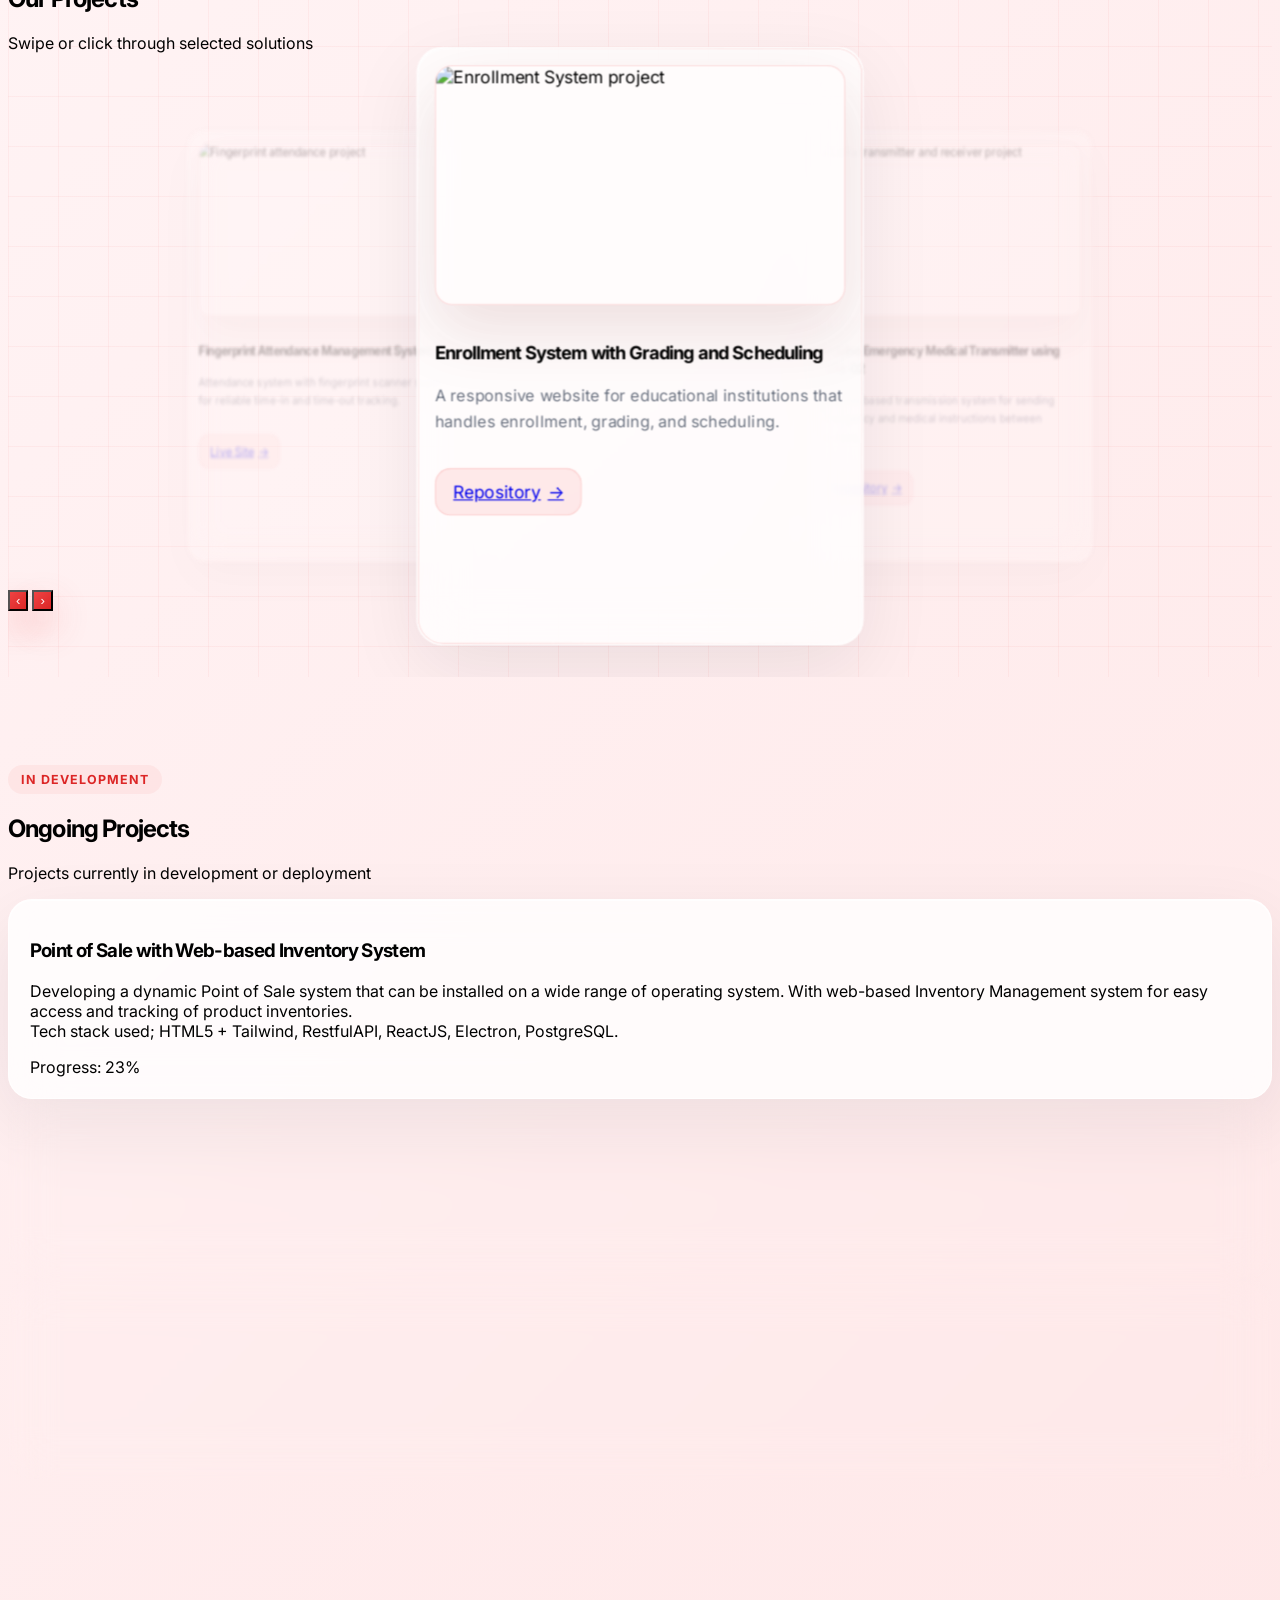
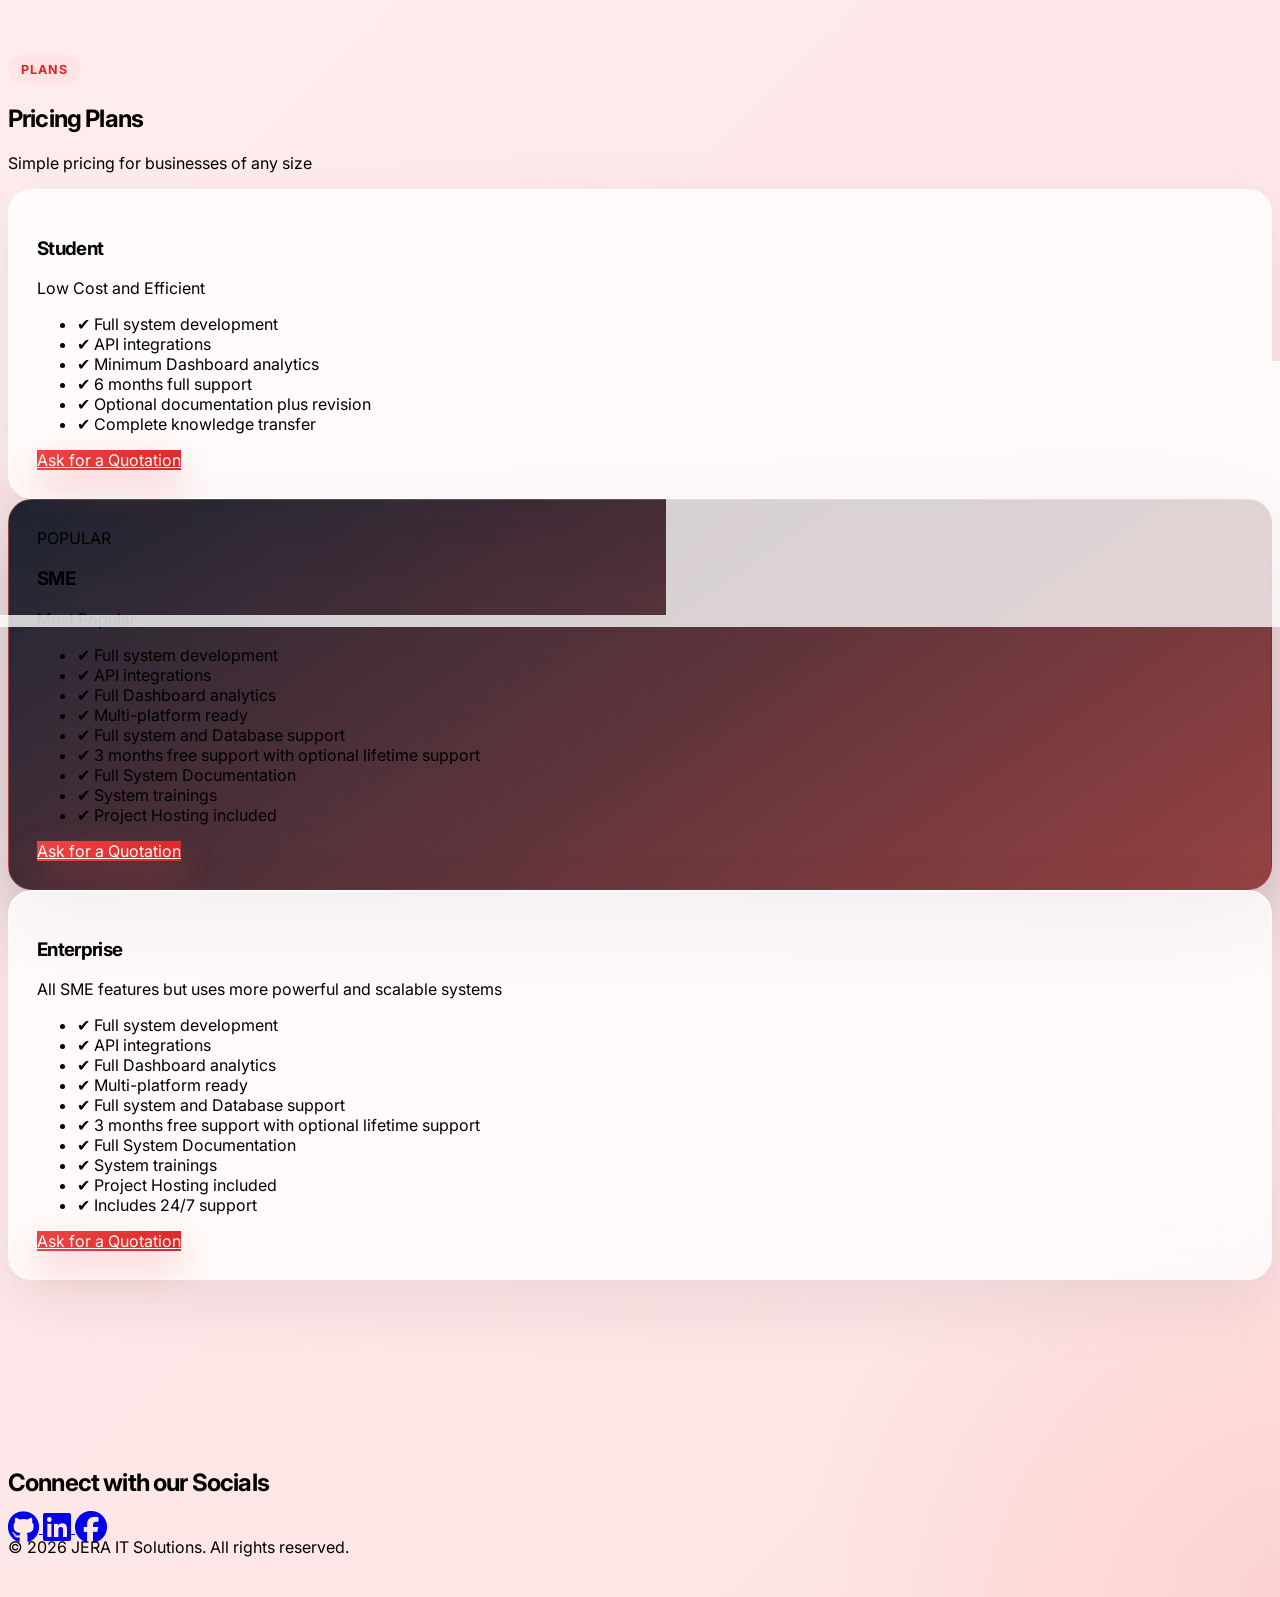
==== commit 8eaed790: "UI/UX Last update v02" ====
--- a/index.html
+++ b/index.html
@@ -544,9 +544,9 @@
   <h1 class="font-bold text-2xl text-red-500 tracking-tight">JERA<span class="text-gray-900">.</span></h1>
   <nav class="hidden md:flex gap-7 items-center text-sm">
     <a href="#projects" class="nav-link">Our Projects</a>
-    <a href="#features" class="nav-link">Features</a>
+    <!-- <a href="#features" class="nav-link">Features</a> -->
     <a href="#pricing" class="nav-link">Pricing</a>
-    <a href="#cta" class="btn-primary px-5 py-2.5 rounded-xl font-semibold">Get Started</a>
+    <a href="https://mail.google.com/mail/?view=cm&fs=1&to=jrapirap27@gmail.com,jkrapirap27@gmail.com&su=Request%20for%20Quotation&body=Good%20day%20JERA%2C%0A%0AI%20would%20like%20to%20request%20a%20quotation%20for%20my%20project.%0A%0AProject%20type%3A%0ABudget%20range%3A%0ATarget%20launch%20date%3A%0AAdditional%20requirements%3A%0A%0AThank%20you." target="_blank" class="btn-primary px-5 py-2.5 rounded-xl font-semibold">Ask for a Quotation</a>
   </nav>
   <!-- Mobile Menu Button -->
   <button id="menuBtn" class="md:hidden text-2xl">☰</button>
@@ -557,7 +557,7 @@
   <a href="#projects" onclick="toggleMenu()">Our Projects</a>
   <a href="#features" onclick="toggleMenu()">Features</a>
   <a href="#pricing" onclick="toggleMenu()">Pricing</a>
-  <a href="#cta" class="btn-primary px-8 py-3 rounded-xl" onclick="toggleMenu()">Get Started</a>
+  <a href="https://mail.google.com/mail/?view=cm&fs=1&to=jrapirap27@gmail.com,jkrapirap27@gmail.com&su=Request%20for%20Quotation&body=Good%20day%20JERA%2C%0A%0AI%20would%20like%20to%20request%20a%20quotation%20for%20my%20project.%0A%0AProject%20type%3A%0ABudget%20range%3A%0ATarget%20launch%20date%3A%0AAdditional%20requirements%3A%0A%0AThank%20you." target="_blank" class="btn-primary px-8 py-3 rounded-xl" onclick="toggleMenu()">Ask for a Quotation</a>
 </div>
 
 <!-- HERO -->
@@ -582,6 +582,9 @@
         <a href="#projects" class="btn-secondary px-7 py-3.5 rounded-xl font-semibold">
           View Projects
         </a>
+        <a href="https://mail.google.com/mail/?view=cm&fs=1&to=jrapirap27@gmail.com,jkrapirap27@gmail.com&su=Request%20for%20Quotation&body=Good%20day%20JERA%2C%0A%0AI%20would%20like%20to%20request%20a%20quotation%20for%20my%20project.%0A%0AProject%20type%3A%0ABudget%20range%3A%0ATarget%20launch%20date%3A%0AAdditional%20requirements%3A%0A%0AThank%20you." target="_blank" class="btn-primary px-7 py-3.5 rounded-xl font-semibold">
+          Ask for a Quotation
+        </a>
       </div>
     </div>
     <div class="glass rounded-[2rem] p-4 shadow-xl w-full md:w-auto mx-auto image-frame">
@@ -591,7 +594,7 @@
 </section>
 
 <!-- FEATURES -->
-<section id="features" data-aos="fade-up" class="py-28">
+<!-- <section id="features" data-aos="fade-up" class="py-28">
   <div class="max-w-6xl mx-auto text-center mb-16 px-6">
     <span class="section-kicker mb-4">Capabilities</span>
     <h2 class="text-4xl md:text-5xl font-bold text-gray-950">Features</h2>
@@ -614,7 +617,7 @@
       <p class="text-gray-600">Live updates and analytics dashboards.</p>
     </div>     
   </div>
-</section>
+</section> -->
 
 <!-- ABOUT -->
 <section id="about" class="py-24 bg-gradient-to-b from-gray-950 via-red-950 to-gray-950 grid-section">
@@ -876,7 +879,9 @@
         <li>✔ Optional documentation plus revision</li>
         <li>✔ Complete knowledge transfer</li>
       </ul>
-      <!-- <a class="btn-primary px-6 py-2 rounded-lg">Choose</a> -->
+      <a href="https://mail.google.com/mail/?view=cm&fs=1&to=jrapirap27@gmail.com,jkrapirap27@gmail.com&su=Request%20for%20Quotation&body=Good%20day%20JERA%2C%0A%0AI%20would%20like%20to%20request%20a%20quotation%20for%20my%20project.%0A%0AProject%20type%3A%0ABudget%20range%3A%0ATarget%20launch%20date%3A%0AAdditional%20requirements%3A%0A%0AThank%20you." target="_blank" class="btn-primary inline-flex items-center justify-center px-6 py-2.5 rounded-xl font-semibold">
+        Ask for a Quotation
+      </a>
     </div>
 
     <div class="dark-glass pro-card text-center border-2 border-red-500 scale-105 shadow-xl relative overflow-hidden">
@@ -896,7 +901,9 @@
         <li>✔ Project Hosting included</li>
       </ul>
 
-      <!-- <a class="btn-primary px-6 py-2 rounded-lg">Choose</a> -->
+      <a href="https://mail.google.com/mail/?view=cm&fs=1&to=jrapirap27@gmail.com,jkrapirap27@gmail.com&su=Request%20for%20Quotation&body=Good%20day%20JERA%2C%0A%0AI%20would%20like%20to%20request%20a%20quotation%20for%20my%20project.%0A%0AProject%20type%3A%0ABudget%20range%3A%0ATarget%20launch%20date%3A%0AAdditional%20requirements%3A%0A%0AThank%20you." target="_blank" class="btn-primary inline-flex items-center justify-center px-6 py-2.5 rounded-xl font-semibold">
+        Ask for a Quotation
+      </a>
     </div>
 
     <div class="glass pro-card text-center card-hover">
@@ -915,7 +922,9 @@
         <li>✔ Project Hosting included</li>
         <li>✔ Includes 24/7 support</li>
       </ul>
-      <!-- <a class="btn-primary px-6 py-2 rounded-lg">Contact</a> -->
+      <a href="https://mail.google.com/mail/?view=cm&fs=1&to=jrapirap27@gmail.com,jkrapirap27@gmail.com&su=Request%20for%20Quotation&body=Good%20day%20JERA%2C%0A%0AI%20would%20like%20to%20request%20a%20quotation%20for%20my%20project.%0A%0AProject%20type%3A%0ABudget%20range%3A%0ATarget%20launch%20date%3A%0AAdditional%20requirements%3A%0A%0AThank%20you." target="_blank" class="btn-primary inline-flex items-center justify-center px-6 py-2.5 rounded-xl font-semibold">
+        Ask for a Quotation
+      </a>
     </div>
   </div>
 </section>
@@ -967,7 +976,7 @@
     id="contactToggle"
     type="button"
     class="btn-primary w-full rounded-2xl px-5 py-3.5 flex items-center justify-between font-semibold shadow-2xl">
-    <span>Send Inquiry</span>
+    <span>Ask for a Quotation</span>
     <i class="fa-solid fa-paper-plane"></i>
   </button>
 
@@ -988,9 +997,9 @@
       </div>
     </div>
 
-    <p class="text-sm text-gray-500 leading-relaxed mb-5">
+    <!-- <p class="text-sm text-gray-500 leading-relaxed mb-5">
       Choose an email below to open directly in Gmail compose.
-    </p>
+    </p> -->
 
     <div class="space-y-3">
 
